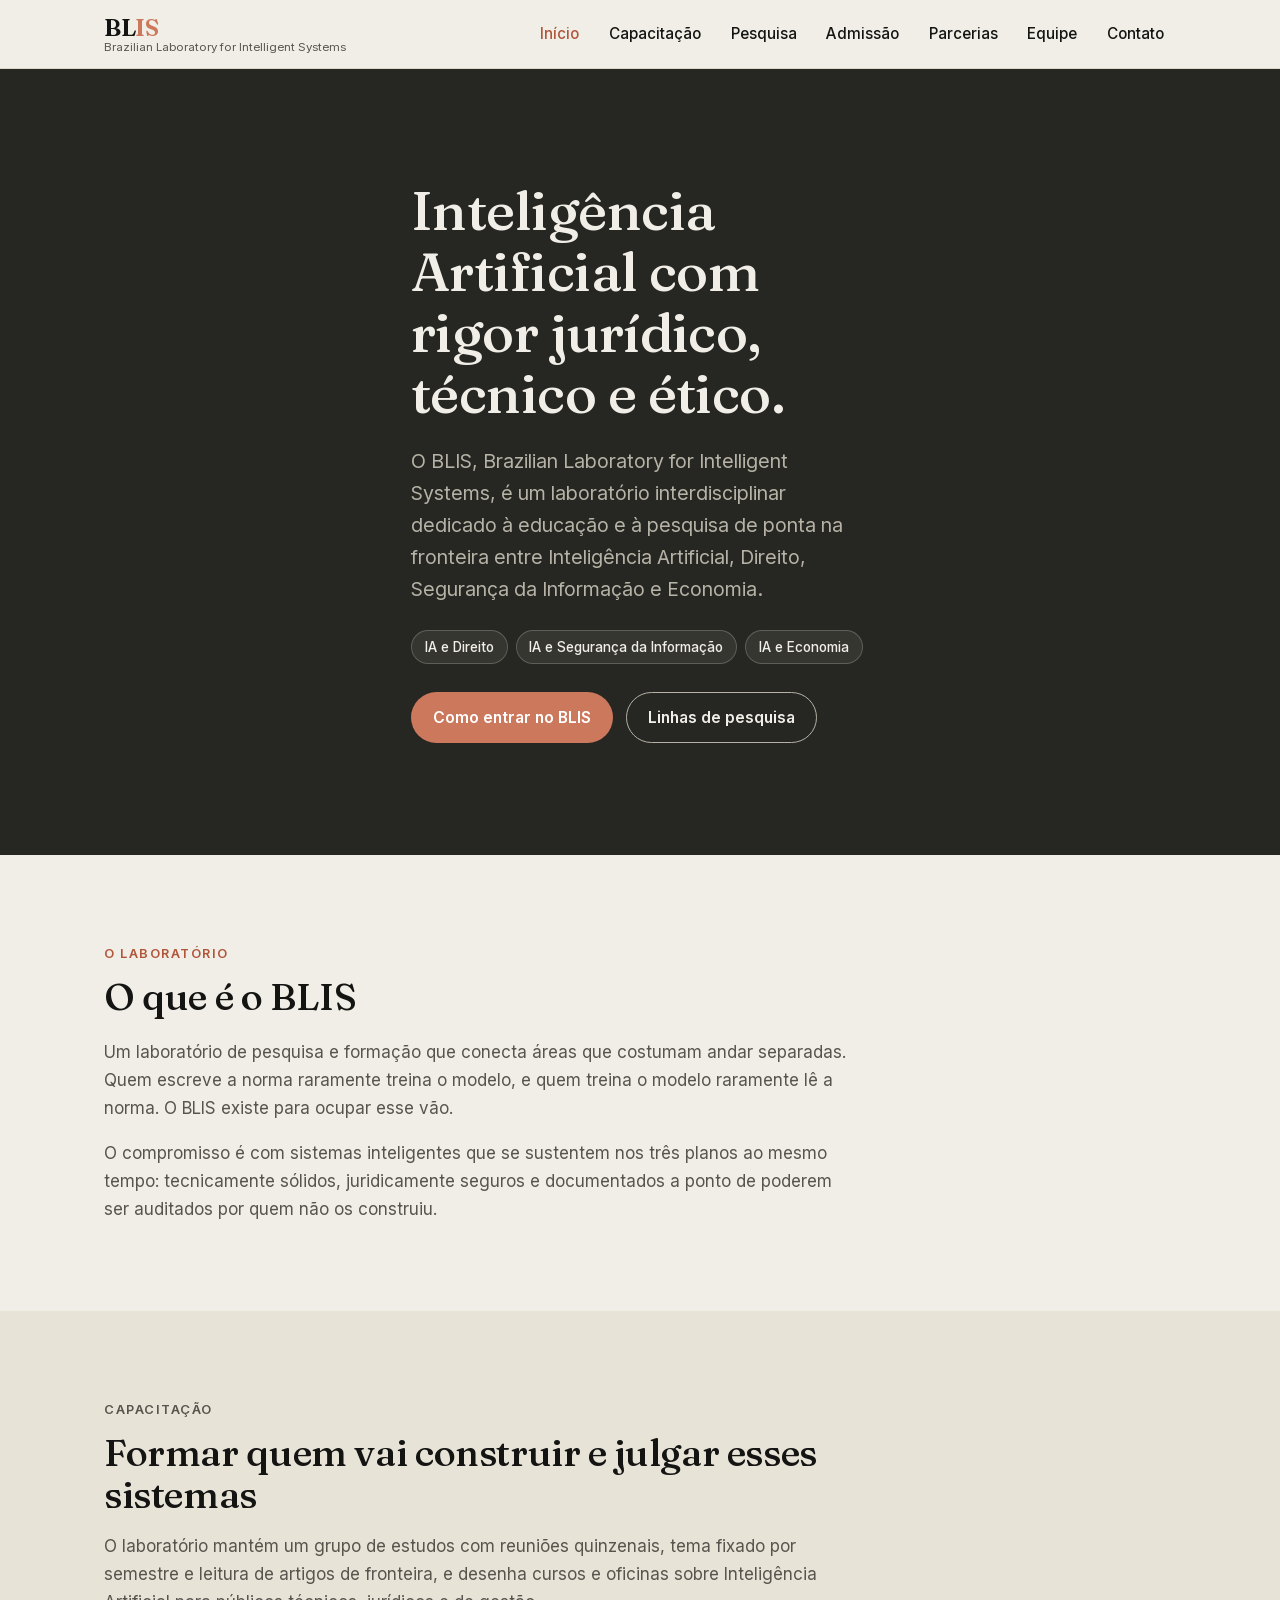
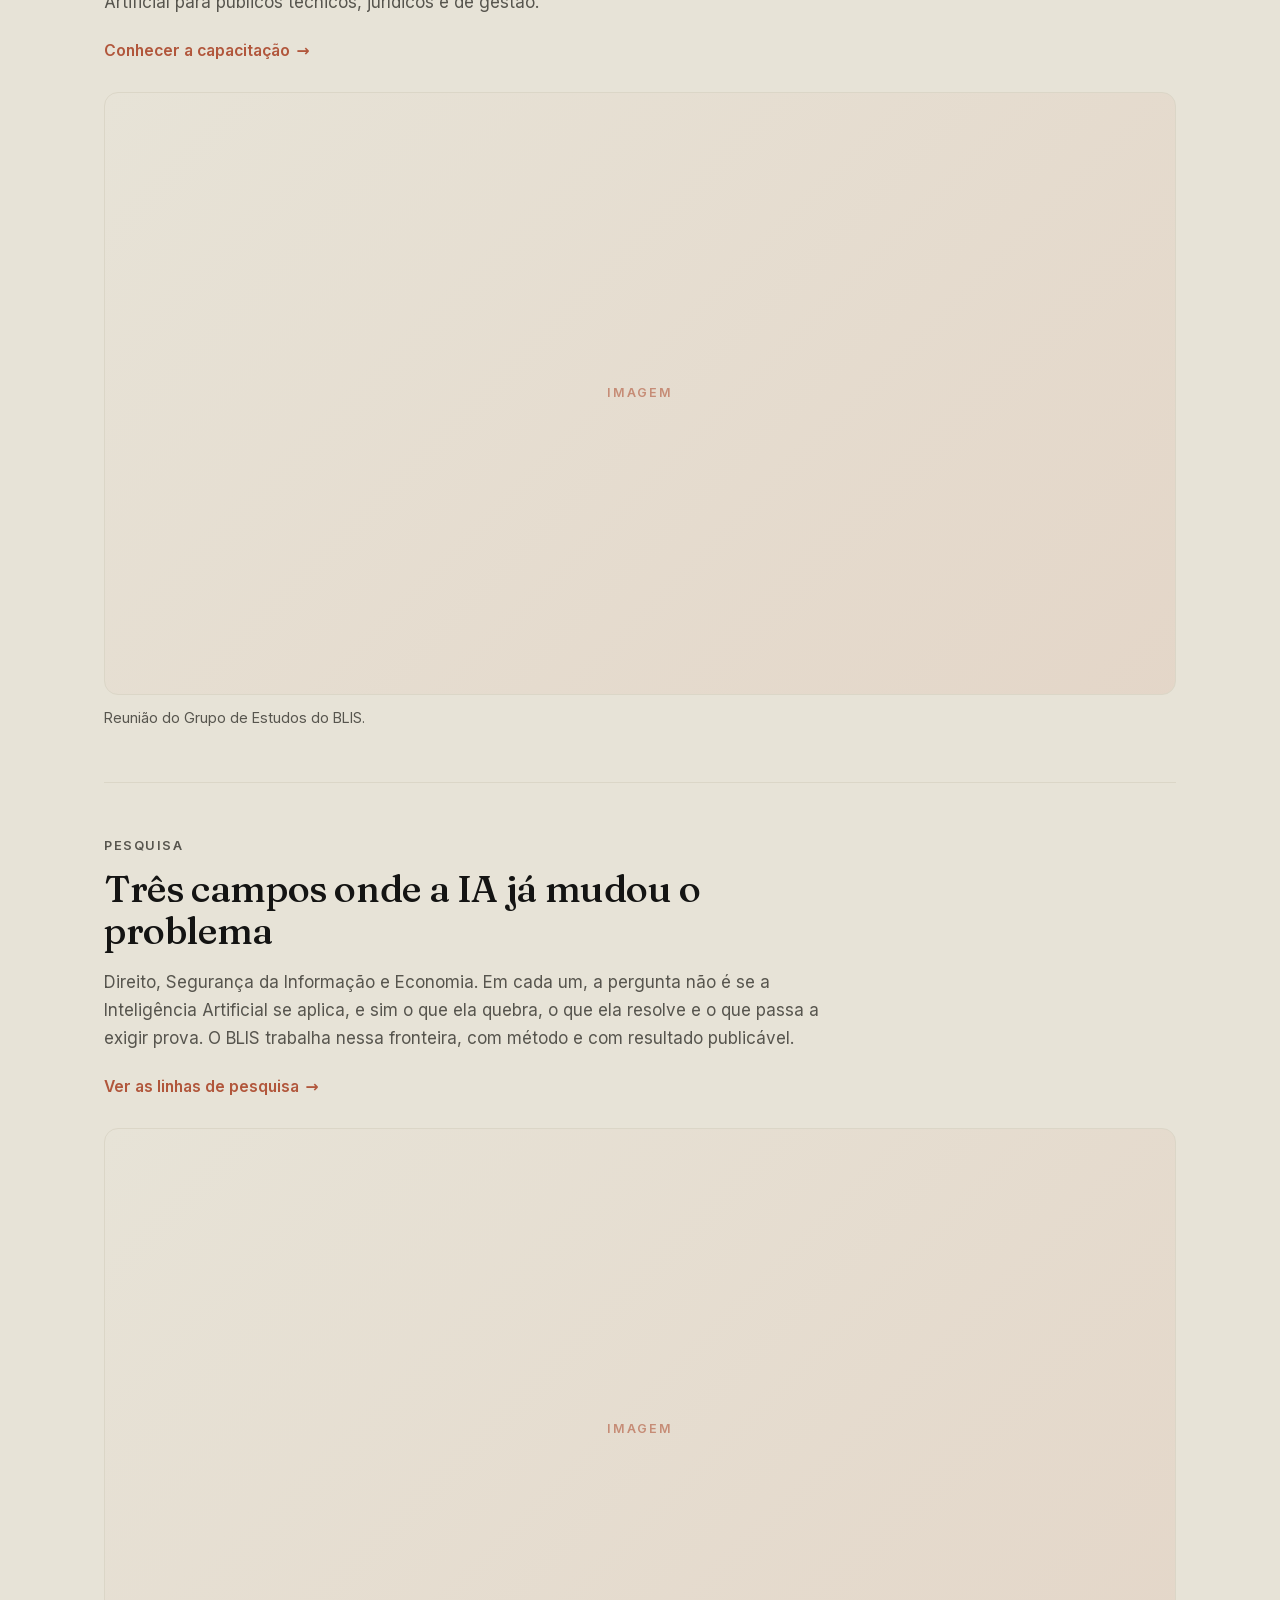
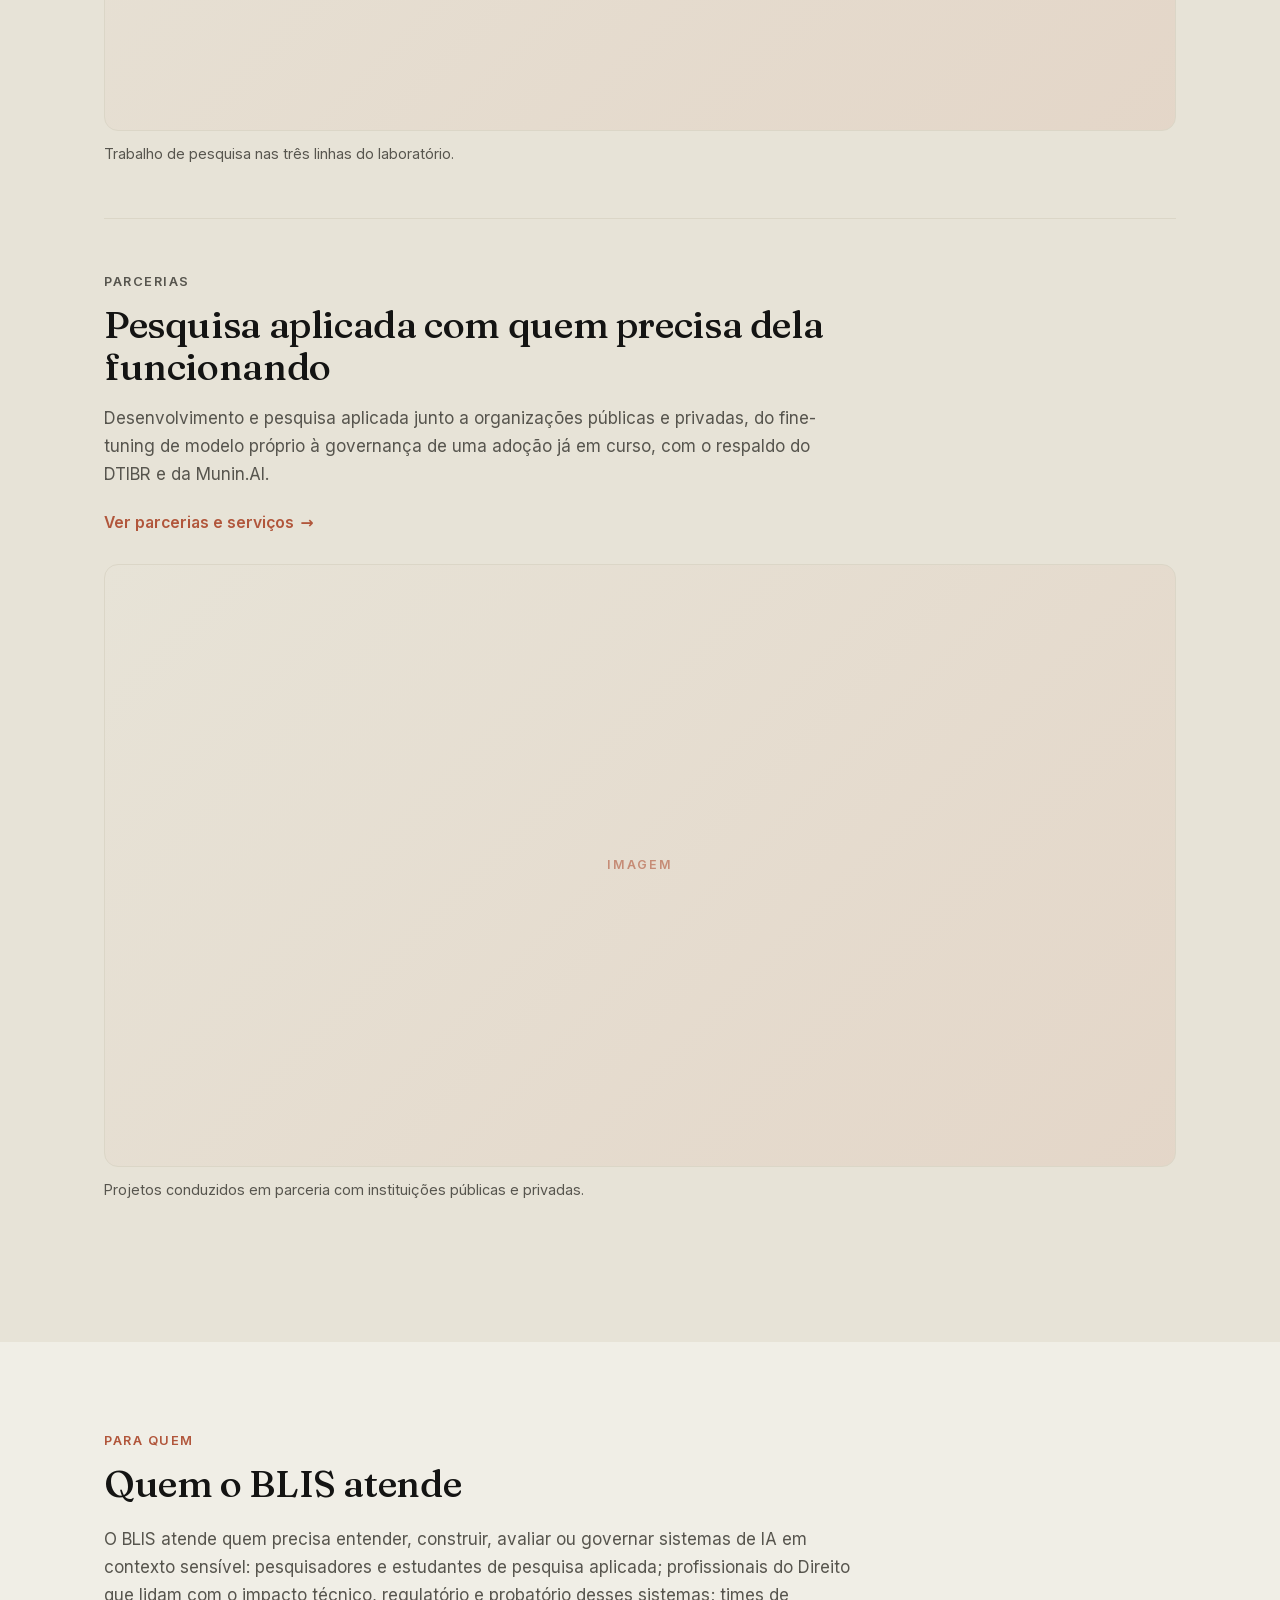
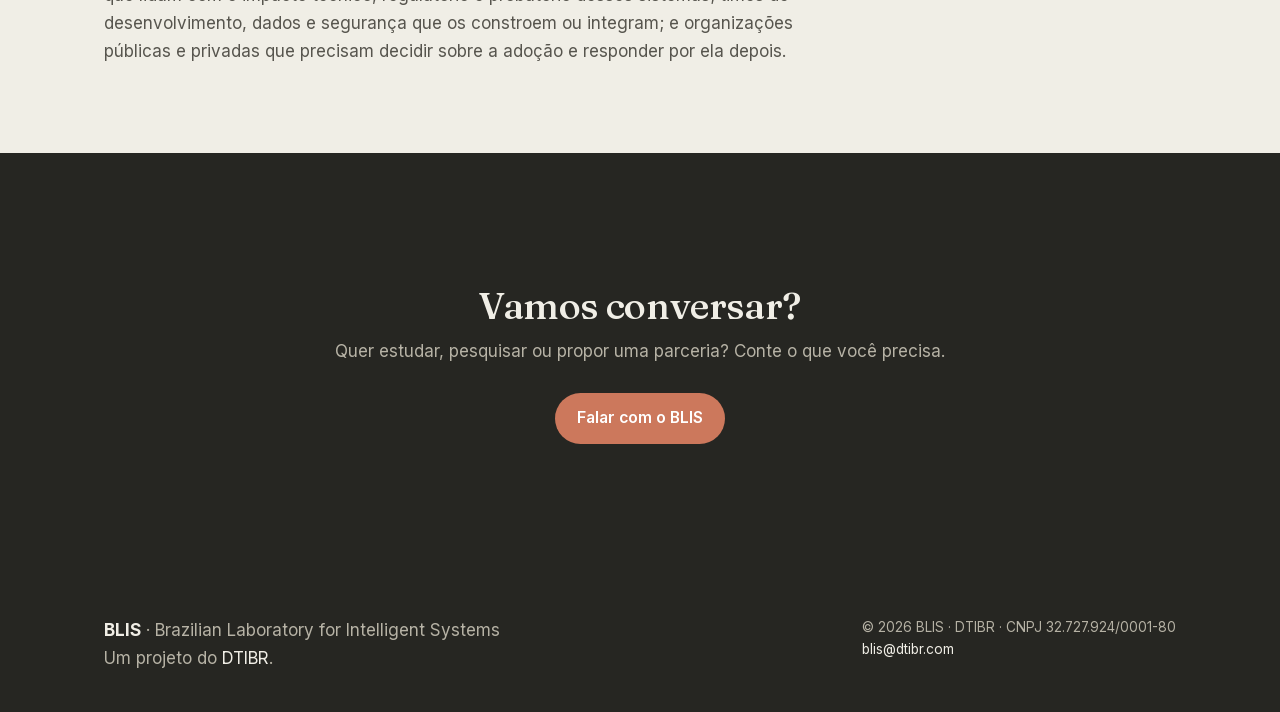
==== index.html @ 54a06c8d "Publica o site (origem 4709c11)" ====
<!DOCTYPE html><!--dVMVPkXbFzIJP3KS1wTwE--><html lang="pt-BR" class="__variable_d8ebd1 __variable_dfbb42"><head><meta charSet="utf-8"/><meta name="viewport" content="width=device-width, initial-scale=1"/><link rel="preload" href="/_next/static/media/af4bf8399d1aacdf-s.p.woff2" as="font" crossorigin="" type="font/woff2"/><link rel="preload" href="/_next/static/media/e4af272ccee01ff0-s.p.woff2" as="font" crossorigin="" type="font/woff2"/><link rel="stylesheet" href="/_next/static/css/8c8d092358b3fd3a.css" data-precedence="next"/><link rel="preload" as="script" fetchPriority="low" href="/_next/static/chunks/webpack-a8f1c39429e2d2f2.js"/><script src="/_next/static/chunks/4bd1b696-c023c6e3521b1417.js" async=""></script><script src="/_next/static/chunks/493-e9bfdf98757276c8.js" async=""></script><script src="/_next/static/chunks/main-app-e6e5c3b4a1be13d9.js" async=""></script><script src="/_next/static/chunks/619-ba102abea3e3d0e4.js" async=""></script><script src="/_next/static/chunks/app/layout-e0d198ee7846eac4.js" async=""></script><script src="/_next/static/chunks/app/page-d41753941651f31f.js" async=""></script><meta name="next-size-adjust" content=""/><title>BLIS · Brazilian Laboratory for Intelligent Systems</title><meta name="description" content="Laboratório interdisciplinar de pesquisa, formação e desenvolvimento aplicado na fronteira entre Inteligência Artificial, Direito, Segurança da Informação e Economia."/><meta name="keywords" content="laboratório de inteligência artificial,IA e Direito,IA e Cibersegurança,governança de IA,benchmarks jurídicos,dados sintéticos em cibersegurança,capacitação em IA,IA e economia,parcerias e serviços em IA"/><meta name="robots" content="index, follow"/><meta name="googlebot" content="index, follow"/><meta property="og:title" content="BLIS · Brazilian Laboratory for Intelligent Systems"/><meta property="og:description" content="Laboratório interdisciplinar de pesquisa, formação e desenvolvimento aplicado na fronteira entre Inteligência Artificial, Direito, Segurança da Informação e Economia."/><meta property="og:url" content="https://blis.org.br/"/><meta property="og:site_name" content="BLIS"/><meta property="og:locale" content="pt_BR"/><meta property="og:type" content="website"/><meta name="twitter:card" content="summary_large_image"/><meta name="twitter:title" content="BLIS · Brazilian Laboratory for Intelligent Systems"/><meta name="twitter:description" content="Laboratório interdisciplinar de pesquisa, formação e desenvolvimento aplicado na fronteira entre Inteligência Artificial, Direito, Segurança da Informação e Economia."/><script src="/_next/static/chunks/polyfills-42372ed130431b0a.js" noModule=""></script></head><body><div hidden=""><!--$--><!--/$--></div><a class="skip-link" href="#main">Pular para o conteúdo</a><header class="site-header"><div class="container site-header__inner"><a class="brand" aria-label="BLIS, início" href="/"><span class="brand__mark">BL<span>IS</span></span><span class="brand__full">Brazilian Laboratory for Intelligent Systems</span></a><button class="nav-toggle" aria-expanded="false" aria-controls="nav-menu">Menu</button><nav id="nav-menu" class="nav" data-open="false" aria-label="Navegação principal"><a class="nav__link" aria-current="page" href="/">Início</a><a class="nav__link" href="/capacitacao/">Capacitação</a><a class="nav__link" href="/pesquisa/">Pesquisa</a><a class="nav__link" href="/admissao/">Admissão</a><a class="nav__link" href="/parcerias/">Parcerias</a><a class="nav__link" href="/equipe/">Equipe</a><a class="nav__link" href="/contato/">Contato</a></nav></div></header><main id="main"><section class="section--dark hero"><div class="container hero__inner"><h1>Inteligência Artificial com rigor jurídico, técnico e ético.</h1><p class="hero__sub">O BLIS, <!-- -->Brazilian Laboratory for Intelligent Systems<!-- -->, é um laboratório interdisciplinar dedicado à educação e à pesquisa de ponta na fronteira entre Inteligência Artificial, Direito, Segurança da Informação e Economia.</p><div class="tags"><span class="tag">IA e Direito</span><span class="tag">IA e Segurança da Informação</span><span class="tag">IA e Economia</span></div><div class="btn-row"><a class="btn btn--primary" href="/admissao/">Como entrar no BLIS</a><a class="btn btn--secondary" href="/pesquisa/">Linhas de pesquisa</a></div></div></section><section class="section"><div class="container"><p class="section__eyebrow">O laboratório</p><h2>O que é o BLIS</h2><div class="feature__body"><p>Um laboratório de pesquisa e formação que conecta áreas que costumam andar separadas. Quem escreve a norma raramente treina o modelo, e quem treina o modelo raramente lê a norma. O BLIS existe para ocupar esse vão.</p><p>O compromisso é com sistemas inteligentes que se sustentem nos três planos ao mesmo tempo: tecnicamente sólidos, juridicamente seguros e documentados a ponto de poderem ser auditados por quem não os construiu.</p></div></div></section><section class="section section--alt"><div class="container"><div class="feature"><div class="feature__body"><p class="section__eyebrow">Capacitação</p><h2>Formar quem vai construir e julgar esses sistemas</h2><p>O laboratório mantém um grupo de estudos com reuniões quinzenais, tema fixado por semestre e leitura de artigos de fronteira, e desenha cursos e oficinas sobre Inteligência Artificial para públicos técnicos, jurídicos e de gestão.</p><a class="link-cta" href="/capacitacao/">Conhecer a capacitação</a></div><figure class="figure"><div class="figure__frame"><span class="figure__placeholder" aria-hidden="true">Imagem</span></div><figcaption class="figure__caption">Reunião do Grupo de Estudos do BLIS.</figcaption></figure></div><div class="feature"><div class="feature__body"><p class="section__eyebrow">Pesquisa</p><h2>Três campos onde a IA já mudou o problema</h2><p>Direito, Segurança da Informação e Economia. Em cada um, a pergunta não é se a Inteligência Artificial se aplica, e sim o que ela quebra, o que ela resolve e o que passa a exigir prova. O BLIS trabalha nessa fronteira, com método e com resultado publicável.</p><a class="link-cta" href="/pesquisa/">Ver as linhas de pesquisa</a></div><figure class="figure"><div class="figure__frame"><span class="figure__placeholder" aria-hidden="true">Imagem</span></div><figcaption class="figure__caption">Trabalho de pesquisa nas três linhas do laboratório.</figcaption></figure></div><div class="feature"><div class="feature__body"><p class="section__eyebrow">Parcerias</p><h2>Pesquisa aplicada com quem precisa dela funcionando</h2><p>Desenvolvimento e pesquisa aplicada junto a organizações públicas e privadas, do fine-tuning de modelo próprio à governança de uma adoção já em curso, com o respaldo do DTIBR e da Munin.AI.</p><a class="link-cta" href="/parcerias/">Ver parcerias e serviços</a></div><figure class="figure"><div class="figure__frame"><span class="figure__placeholder" aria-hidden="true">Imagem</span></div><figcaption class="figure__caption">Projetos conduzidos em parceria com instituições públicas e privadas.</figcaption></figure></div></div></section><section class="section"><div class="container"><p class="section__eyebrow">Para quem</p><h2>Quem o BLIS atende</h2><div class="feature__body"><p>O BLIS atende quem precisa entender, construir, avaliar ou governar sistemas de IA em contexto sensível: pesquisadores e estudantes de pesquisa aplicada; profissionais do Direito que lidam com o impacto técnico, regulatório e probatório desses sistemas; times de desenvolvimento, dados e segurança que os constroem ou integram; e organizações públicas e privadas que precisam decidir sobre a adoção e responder por ela depois.</p></div></div></section><section class="section section--dark"><div class="container"><div class="callout callout--bare"><h2>Vamos conversar?</h2><p>Quer estudar, pesquisar ou propor uma parceria? Conte o que você precisa.</p><div class="btn-row btn-row--center"><a class="btn btn--primary" href="/contato/">Falar com o BLIS</a></div></div></div></section><!--$--><!--/$--></main><footer class="site-footer"><div class="container site-footer__inner"><div><strong>BLIS</strong> · <!-- -->Brazilian Laboratory for Intelligent Systems<br/>Um projeto do<!-- --> <a href="https://www.dtibr.com/" target="_blank" rel="noopener noreferrer">DTIBR</a>.</div><div class="site-footer__meta">© <!-- -->2026<!-- --> <!-- -->BLIS<!-- --> · DTIBR · CNPJ <!-- -->32.727.924/0001-80<br/><a href="mailto:blis@dtibr.com">blis@dtibr.com</a></div></div></footer><script src="/_next/static/chunks/webpack-a8f1c39429e2d2f2.js" id="_R_" async=""></script><script>(self.__next_f=self.__next_f||[]).push([0])</script><script>self.__next_f.push([1,"1:\"$Sreact.fragment\"\n2:I[4537,[\"619\",\"static/chunks/619-ba102abea3e3d0e4.js\",\"177\",\"static/chunks/app/layout-e0d198ee7846eac4.js\"],\"Header\"]\n3:I[9766,[],\"\"]\n4:I[8924,[],\"\"]\n5:I[2619,[\"619\",\"static/chunks/619-ba102abea3e3d0e4.js\",\"974\",\"static/chunks/app/page-d41753941651f31f.js\"],\"\"]\ne:I[7150,[],\"\"]\n:HL[\"/_next/static/media/af4bf8399d1aacdf-s.p.woff2\",\"font\",{\"crossOrigin\":\"\",\"type\":\"font/woff2\"}]\n:HL[\"/_next/static/media/e4af272ccee01ff0-s.p.woff2\",\"font\",{\"crossOrigin\":\"\",\"type\":\"font/woff2\"}]\n:HL[\"/_next/static/css/8c8d092358b3fd3a.css\",\"style\"]\n"])</script><script>self.__next_f.push([1,"0:{\"P\":null,\"b\":\"dVMVPkXbFzIJP3KS1wTwE\",\"p\":\"\",\"c\":[\"\",\"\"],\"i\":false,\"f\":[[[\"\",{\"children\":[\"__PAGE__\",{}]},\"$undefined\",\"$undefined\",true],[\"\",[\"$\",\"$1\",\"c\",{\"children\":[[[\"$\",\"link\",\"0\",{\"rel\":\"stylesheet\",\"href\":\"/_next/static/css/8c8d092358b3fd3a.css\",\"precedence\":\"next\",\"crossOrigin\":\"$undefined\",\"nonce\":\"$undefined\"}]],[\"$\",\"html\",null,{\"lang\":\"pt-BR\",\"className\":\"__variable_d8ebd1 __variable_dfbb42\",\"children\":[\"$\",\"body\",null,{\"children\":[[\"$\",\"a\",null,{\"className\":\"skip-link\",\"href\":\"#main\",\"children\":\"Pular para o conteúdo\"}],[\"$\",\"$L2\",null,{}],[\"$\",\"main\",null,{\"id\":\"main\",\"children\":[\"$\",\"$L3\",null,{\"parallelRouterKey\":\"children\",\"error\":\"$undefined\",\"errorStyles\":\"$undefined\",\"errorScripts\":\"$undefined\",\"template\":[\"$\",\"$L4\",null,{}],\"templateStyles\":\"$undefined\",\"templateScripts\":\"$undefined\",\"notFound\":[[\"$\",\"section\",null,{\"className\":\"section\",\"children\":[\"$\",\"div\",null,{\"className\":\"container notfound\",\"children\":[[\"$\",\"p\",null,{\"className\":\"notfound__code\",\"children\":\"404\"}],[\"$\",\"h1\",null,{\"children\":\"Página não encontrada\"}],[\"$\",\"p\",null,{\"className\":\"section__intro\",\"style\":{\"marginInline\":\"auto\"},\"children\":\"O endereço que você tentou acessar não existe ou foi movido.\"}],[\"$\",\"div\",null,{\"className\":\"btn-row btn-row--center\",\"children\":[\"$\",\"$L5\",null,{\"className\":\"btn btn--primary\",\"href\":\"/\",\"children\":\"Voltar ao início\"}]}]]}]}],[]],\"forbidden\":\"$undefined\",\"unauthorized\":\"$undefined\"}]}],[\"$\",\"footer\",null,{\"className\":\"site-footer\",\"children\":[\"$\",\"div\",null,{\"className\":\"container site-footer__inner\",\"children\":[[\"$\",\"div\",null,{\"children\":[[\"$\",\"strong\",null,{\"children\":\"BLIS\"}],\" · \",\"Brazilian Laboratory for Intelligent Systems\",[\"$\",\"br\",null,{}],\"Um projeto do\",\" \",[\"$\",\"a\",null,{\"href\":\"https://www.dtibr.com/\",\"target\":\"_blank\",\"rel\":\"noopener noreferrer\",\"children\":\"DTIBR\"}],\".\"]}],[\"$\",\"div\",null,{\"className\":\"site-footer__meta\",\"children\":[\"© \",2026,\" \",\"BLIS\",\" · DTIBR · CNPJ \",\"32.727.924/0001-80\",[\"$\",\"br\",null,{}],[\"$\",\"a\",null,{\"href\":\"mailto:blis@dtibr.com\",\"children\":\"blis@dtibr.com\"}]]}]]}]}]]}]}]]}],{\"children\":[\"__PAGE__\",[\"$\",\"$1\",\"c\",{\"children\":[[[\"$\",\"section\",null,{\"className\":\"section--dark hero\",\"children\":[\"$\",\"div\",null,{\"className\":\"container hero__inner\",\"children\":[[\"$\",\"h1\",null,{\"children\":\"Inteligência Artificial com rigor jurídico, técnico e ético.\"}],[\"$\",\"p\",null,{\"className\":\"hero__sub\",\"children\":[\"O BLIS, \",\"Brazilian Laboratory for Intelligent Systems\",\", é um laboratório interdisciplinar dedicado à educação e à pesquisa de ponta na fronteira entre Inteligência Artificial, Direito, Segurança da Informação e Economia.\"]}],[\"$\",\"div\",null,{\"className\":\"tags\",\"children\":[[\"$\",\"span\",null,{\"className\":\"tag\",\"children\":\"IA e Direito\"}],[\"$\",\"span\",null,{\"className\":\"tag\",\"children\":\"IA e Segurança da Informação\"}],[\"$\",\"span\",null,{\"className\":\"tag\",\"children\":\"IA e Economia\"}]]}],[\"$\",\"div\",null,{\"className\":\"btn-row\",\"children\":[[\"$\",\"$L5\",null,{\"className\":\"btn btn--primary\",\"href\":\"/admissao/\",\"children\":\"Como entrar no BLIS\"}],[\"$\",\"$L5\",null,{\"className\":\"btn btn--secondary\",\"href\":\"/pesquisa/\",\"children\":\"Linhas de pesquisa\"}]]}]]}]}],[\"$\",\"section\",null,{\"className\":\"section\",\"children\":[\"$\",\"div\",null,{\"className\":\"container\",\"children\":[[\"$\",\"p\",null,{\"className\":\"section__eyebrow\",\"children\":\"O laboratório\"}],[\"$\",\"h2\",null,{\"children\":\"O que é o BLIS\"}],[\"$\",\"div\",null,{\"className\":\"feature__body\",\"children\":[[\"$\",\"p\",null,{\"children\":\"Um laboratório de pesquisa e formação que conecta áreas que costumam andar separadas. Quem escreve a norma raramente treina o modelo, e quem treina o modelo raramente lê a norma. O BLIS existe para ocupar esse vão.\"}],[\"$\",\"p\",null,{\"children\":\"O compromisso é com sistemas inteligentes que se sustentem nos três planos ao mesmo tempo: tecnicamente sólidos, juridicamente seguros e documentados a ponto de poderem ser auditados por quem não os construiu.\"}]]}]]}]}],[\"$\",\"section\",null,{\"className\":\"section section--alt\",\"children\":[\"$\",\"div\",null,{\"className\":\"container\",\"children\":[[\"$\",\"div\",\"/capacitacao/\",{\"className\":\"feature\",\"children\":[[\"$\",\"div\",null,{\"className\":\"feature__body\",\"children\":[[\"$\",\"p\",null,{\"className\":\"section__eyebrow\",\"children\":\"Capacitação\"}],[\"$\",\"h2\",null,{\"children\":\"Formar quem vai construir e julgar esses sistemas\"}],[\"$\",\"p\",null,{\"children\":\"O laboratório mantém um grupo de estudos com reuniões quinzenais, tema fixado por semestre e leitura de artigos de fronteira, e desenha cursos e oficinas sobre Inteligência Artificial para públicos técnicos, jurídicos e de gestão.\"}],\"$L6\"]}],\"$L7\"]}],\"$L8\",\"$L9\"]}]}],\"$La\",\"$Lb\"],null,\"$Lc\"]}],{},null,false]},null,false],\"$Ld\",false]],\"m\":\"$undefined\",\"G\":[\"$e\",[]],\"s\":false,\"S\":true}\n"])</script><script>self.__next_f.push([1,"f:I[4431,[],\"OutletBoundary\"]\n11:I[5278,[],\"AsyncMetadataOutlet\"]\n13:I[4431,[],\"ViewportBoundary\"]\n15:I[4431,[],\"MetadataBoundary\"]\n16:\"$Sreact.suspense\"\n6:[\"$\",\"$L5\",null,{\"className\":\"link-cta\",\"href\":\"/capacitacao/\",\"children\":\"Conhecer a capacitação\"}]\n7:[\"$\",\"figure\",null,{\"className\":\"figure\",\"children\":[[\"$\",\"div\",null,{\"className\":\"figure__frame\",\"children\":[\"$\",\"span\",null,{\"className\":\"figure__placeholder\",\"aria-hidden\":\"true\",\"children\":\"Imagem\"}]}],[\"$\",\"figcaption\",null,{\"className\":\"figure__caption\",\"children\":\"Reunião do Grupo de Estudos do BLIS.\"}]]}]\n"])</script><script>self.__next_f.push([1,"8:[\"$\",\"div\",\"/pesquisa/\",{\"className\":\"feature\",\"children\":[[\"$\",\"div\",null,{\"className\":\"feature__body\",\"children\":[[\"$\",\"p\",null,{\"className\":\"section__eyebrow\",\"children\":\"Pesquisa\"}],[\"$\",\"h2\",null,{\"children\":\"Três campos onde a IA já mudou o problema\"}],[\"$\",\"p\",null,{\"children\":\"Direito, Segurança da Informação e Economia. Em cada um, a pergunta não é se a Inteligência Artificial se aplica, e sim o que ela quebra, o que ela resolve e o que passa a exigir prova. O BLIS trabalha nessa fronteira, com método e com resultado publicável.\"}],[\"$\",\"$L5\",null,{\"className\":\"link-cta\",\"href\":\"/pesquisa/\",\"children\":\"Ver as linhas de pesquisa\"}]]}],[\"$\",\"figure\",null,{\"className\":\"figure\",\"children\":[[\"$\",\"div\",null,{\"className\":\"figure__frame\",\"children\":[\"$\",\"span\",null,{\"className\":\"figure__placeholder\",\"aria-hidden\":\"true\",\"children\":\"Imagem\"}]}],[\"$\",\"figcaption\",null,{\"className\":\"figure__caption\",\"children\":\"Trabalho de pesquisa nas três linhas do laboratório.\"}]]}]]}]\n"])</script><script>self.__next_f.push([1,"9:[\"$\",\"div\",\"/parcerias/\",{\"className\":\"feature\",\"children\":[[\"$\",\"div\",null,{\"className\":\"feature__body\",\"children\":[[\"$\",\"p\",null,{\"className\":\"section__eyebrow\",\"children\":\"Parcerias\"}],[\"$\",\"h2\",null,{\"children\":\"Pesquisa aplicada com quem precisa dela funcionando\"}],[\"$\",\"p\",null,{\"children\":\"Desenvolvimento e pesquisa aplicada junto a organizações públicas e privadas, do fine-tuning de modelo próprio à governança de uma adoção já em curso, com o respaldo do DTIBR e da Munin.AI.\"}],[\"$\",\"$L5\",null,{\"className\":\"link-cta\",\"href\":\"/parcerias/\",\"children\":\"Ver parcerias e serviços\"}]]}],[\"$\",\"figure\",null,{\"className\":\"figure\",\"children\":[[\"$\",\"div\",null,{\"className\":\"figure__frame\",\"children\":[\"$\",\"span\",null,{\"className\":\"figure__placeholder\",\"aria-hidden\":\"true\",\"children\":\"Imagem\"}]}],[\"$\",\"figcaption\",null,{\"className\":\"figure__caption\",\"children\":\"Projetos conduzidos em parceria com instituições públicas e privadas.\"}]]}]]}]\n"])</script><script>self.__next_f.push([1,"a:[\"$\",\"section\",null,{\"className\":\"section\",\"children\":[\"$\",\"div\",null,{\"className\":\"container\",\"children\":[[\"$\",\"p\",null,{\"className\":\"section__eyebrow\",\"children\":\"Para quem\"}],[\"$\",\"h2\",null,{\"children\":\"Quem o BLIS atende\"}],[\"$\",\"div\",null,{\"className\":\"feature__body\",\"children\":[\"$\",\"p\",null,{\"children\":\"O BLIS atende quem precisa entender, construir, avaliar ou governar sistemas de IA em contexto sensível: pesquisadores e estudantes de pesquisa aplicada; profissionais do Direito que lidam com o impacto técnico, regulatório e probatório desses sistemas; times de desenvolvimento, dados e segurança que os constroem ou integram; e organizações públicas e privadas que precisam decidir sobre a adoção e responder por ela depois.\"}]}]]}]}]\n"])</script><script>self.__next_f.push([1,"b:[\"$\",\"section\",null,{\"className\":\"section section--dark\",\"children\":[\"$\",\"div\",null,{\"className\":\"container\",\"children\":[\"$\",\"div\",null,{\"className\":\"callout callout--bare\",\"children\":[[\"$\",\"h2\",null,{\"children\":\"Vamos conversar?\"}],[\"$\",\"p\",null,{\"children\":\"Quer estudar, pesquisar ou propor uma parceria? Conte o que você precisa.\"}],[\"$\",\"div\",null,{\"className\":\"btn-row btn-row--center\",\"children\":[\"$\",\"$L5\",null,{\"className\":\"btn btn--primary\",\"href\":\"/contato/\",\"children\":\"Falar com o BLIS\"}]}]]}]}]}]\nc:[\"$\",\"$Lf\",null,{\"children\":[\"$L10\",[\"$\",\"$L11\",null,{\"promise\":\"$@12\"}]]}]\nd:[\"$\",\"$1\",\"h\",{\"children\":[null,[[\"$\",\"$L13\",null,{\"children\":\"$L14\"}],[\"$\",\"meta\",null,{\"name\":\"next-size-adjust\",\"content\":\"\"}]],[\"$\",\"$L15\",null,{\"children\":[\"$\",\"div\",null,{\"hidden\":true,\"children\":[\"$\",\"$16\",null,{\"fallback\":null,\"children\":\"$L17\"}]}]}]]}]\n"])</script><script>self.__next_f.push([1,"14:[[\"$\",\"meta\",\"0\",{\"charSet\":\"utf-8\"}],[\"$\",\"meta\",\"1\",{\"name\":\"viewport\",\"content\":\"width=device-width, initial-scale=1\"}]]\n10:null\n"])</script><script>self.__next_f.push([1,"12:{\"metadata\":[[\"$\",\"title\",\"0\",{\"children\":\"BLIS · Brazilian Laboratory for Intelligent Systems\"}],[\"$\",\"meta\",\"1\",{\"name\":\"description\",\"content\":\"Laboratório interdisciplinar de pesquisa, formação e desenvolvimento aplicado na fronteira entre Inteligência Artificial, Direito, Segurança da Informação e Economia.\"}],[\"$\",\"meta\",\"2\",{\"name\":\"keywords\",\"content\":\"laboratório de inteligência artificial,IA e Direito,IA e Cibersegurança,governança de IA,benchmarks jurídicos,dados sintéticos em cibersegurança,capacitação em IA,IA e economia,parcerias e serviços em IA\"}],[\"$\",\"meta\",\"3\",{\"name\":\"robots\",\"content\":\"index, follow\"}],[\"$\",\"meta\",\"4\",{\"name\":\"googlebot\",\"content\":\"index, follow\"}],[\"$\",\"meta\",\"5\",{\"property\":\"og:title\",\"content\":\"BLIS · Brazilian Laboratory for Intelligent Systems\"}],[\"$\",\"meta\",\"6\",{\"property\":\"og:description\",\"content\":\"Laboratório interdisciplinar de pesquisa, formação e desenvolvimento aplicado na fronteira entre Inteligência Artificial, Direito, Segurança da Informação e Economia.\"}],[\"$\",\"meta\",\"7\",{\"property\":\"og:url\",\"content\":\"https://blis.org.br/\"}],[\"$\",\"meta\",\"8\",{\"property\":\"og:site_name\",\"content\":\"BLIS\"}],[\"$\",\"meta\",\"9\",{\"property\":\"og:locale\",\"content\":\"pt_BR\"}],[\"$\",\"meta\",\"10\",{\"property\":\"og:type\",\"content\":\"website\"}],[\"$\",\"meta\",\"11\",{\"name\":\"twitter:card\",\"content\":\"summary_large_image\"}],[\"$\",\"meta\",\"12\",{\"name\":\"twitter:title\",\"content\":\"BLIS · Brazilian Laboratory for Intelligent Systems\"}],[\"$\",\"meta\",\"13\",{\"name\":\"twitter:description\",\"content\":\"Laboratório interdisciplinar de pesquisa, formação e desenvolvimento aplicado na fronteira entre Inteligência Artificial, Direito, Segurança da Informação e Economia.\"}]],\"error\":null,\"digest\":\"$undefined\"}\n"])</script><script>self.__next_f.push([1,"17:\"$12:metadata\"\n"])</script></body></html>
---- _next/static/css/8c8d092358b3fd3a.css ----
@font-face{font-family:Inter;font-style:normal;font-weight:100 900;font-display:swap;src:url(/_next/static/media/ba9851c3c22cd980-s.woff2) format("woff2");unicode-range:u+0460-052f,u+1c80-1c8a,u+20b4,u+2de0-2dff,u+a640-a69f,u+fe2e-fe2f}@font-face{font-family:Inter;font-style:normal;font-weight:100 900;font-display:swap;src:url(/_next/static/media/21350d82a1f187e9-s.woff2) format("woff2");unicode-range:u+0301,u+0400-045f,u+0490-0491,u+04b0-04b1,u+2116}@font-face{font-family:Inter;font-style:normal;font-weight:100 900;font-display:swap;src:url(/_next/static/media/c5fe6dc8356a8c31-s.woff2) format("woff2");unicode-range:u+1f??}@font-face{font-family:Inter;font-style:normal;font-weight:100 900;font-display:swap;src:url(/_next/static/media/19cfc7226ec3afaa-s.woff2) format("woff2");unicode-range:u+0370-0377,u+037a-037f,u+0384-038a,u+038c,u+038e-03a1,u+03a3-03ff}@font-face{font-family:Inter;font-style:normal;font-weight:100 900;font-display:swap;src:url(/_next/static/media/df0a9ae256c0569c-s.woff2) format("woff2");unicode-range:u+0102-0103,u+0110-0111,u+0128-0129,u+0168-0169,u+01a0-01a1,u+01af-01b0,u+0300-0301,u+0303-0304,u+0308-0309,u+0323,u+0329,u+1ea0-1ef9,u+20ab}@font-face{font-family:Inter;font-style:normal;font-weight:100 900;font-display:swap;src:url(/_next/static/media/8e9860b6e62d6359-s.woff2) format("woff2");unicode-range:u+0100-02ba,u+02bd-02c5,u+02c7-02cc,u+02ce-02d7,u+02dd-02ff,u+0304,u+0308,u+0329,u+1d00-1dbf,u+1e00-1e9f,u+1ef2-1eff,u+2020,u+20a0-20ab,u+20ad-20c4,u+2113,u+2c60-2c7f,u+a720-a7ff}@font-face{font-family:Inter;font-style:normal;font-weight:100 900;font-display:swap;src:url(/_next/static/media/e4af272ccee01ff0-s.p.woff2) format("woff2");unicode-range:u+00??,u+0131,u+0152-0153,u+02bb-02bc,u+02c6,u+02da,u+02dc,u+0304,u+0308,u+0329,u+2000-206f,u+20ac,u+2122,u+2191,u+2193,u+2212,u+2215,u+feff,u+fffd}@font-face{font-family:Inter Fallback;src:local("Arial");ascent-override:90.44%;descent-override:22.52%;line-gap-override:0.00%;size-adjust:107.12%}.__className_d8ebd1{font-family:Inter,Inter Fallback;font-style:normal}.__variable_d8ebd1{--font-inter:"Inter","Inter Fallback"}@font-face{font-family:Fraunces;font-style:normal;font-weight:400;font-display:swap;src:url(/_next/static/media/fb526027db1fc1ae-s.woff2) format("woff2");unicode-range:u+0102-0103,u+0110-0111,u+0128-0129,u+0168-0169,u+01a0-01a1,u+01af-01b0,u+0300-0301,u+0303-0304,u+0308-0309,u+0323,u+0329,u+1ea0-1ef9,u+20ab}@font-face{font-family:Fraunces;font-style:normal;font-weight:400;font-display:swap;src:url(/_next/static/media/4da3161b738b07dd-s.woff2) format("woff2");unicode-range:u+0100-02ba,u+02bd-02c5,u+02c7-02cc,u+02ce-02d7,u+02dd-02ff,u+0304,u+0308,u+0329,u+1d00-1dbf,u+1e00-1e9f,u+1ef2-1eff,u+2020,u+20a0-20ab,u+20ad-20c4,u+2113,u+2c60-2c7f,u+a720-a7ff}@font-face{font-family:Fraunces;font-style:normal;font-weight:400;font-display:swap;src:url(/_next/static/media/af4bf8399d1aacdf-s.p.woff2) format("woff2");unicode-range:u+00??,u+0131,u+0152-0153,u+02bb-02bc,u+02c6,u+02da,u+02dc,u+0304,u+0308,u+0329,u+2000-206f,u+20ac,u+2122,u+2191,u+2193,u+2212,u+2215,u+feff,u+fffd}@font-face{font-family:Fraunces;font-style:normal;font-weight:500;font-display:swap;src:url(/_next/static/media/fb526027db1fc1ae-s.woff2) format("woff2");unicode-range:u+0102-0103,u+0110-0111,u+0128-0129,u+0168-0169,u+01a0-01a1,u+01af-01b0,u+0300-0301,u+0303-0304,u+0308-0309,u+0323,u+0329,u+1ea0-1ef9,u+20ab}@font-face{font-family:Fraunces;font-style:normal;font-weight:500;font-display:swap;src:url(/_next/static/media/4da3161b738b07dd-s.woff2) format("woff2");unicode-range:u+0100-02ba,u+02bd-02c5,u+02c7-02cc,u+02ce-02d7,u+02dd-02ff,u+0304,u+0308,u+0329,u+1d00-1dbf,u+1e00-1e9f,u+1ef2-1eff,u+2020,u+20a0-20ab,u+20ad-20c4,u+2113,u+2c60-2c7f,u+a720-a7ff}@font-face{font-family:Fraunces;font-style:normal;font-weight:500;font-display:swap;src:url(/_next/static/media/af4bf8399d1aacdf-s.p.woff2) format("woff2");unicode-range:u+00??,u+0131,u+0152-0153,u+02bb-02bc,u+02c6,u+02da,u+02dc,u+0304,u+0308,u+0329,u+2000-206f,u+20ac,u+2122,u+2191,u+2193,u+2212,u+2215,u+feff,u+fffd}@font-face{font-family:Fraunces;font-style:normal;font-weight:600;font-display:swap;src:url(/_next/static/media/fb526027db1fc1ae-s.woff2) format("woff2");unicode-range:u+0102-0103,u+0110-0111,u+0128-0129,u+0168-0169,u+01a0-01a1,u+01af-01b0,u+0300-0301,u+0303-0304,u+0308-0309,u+0323,u+0329,u+1ea0-1ef9,u+20ab}@font-face{font-family:Fraunces;font-style:normal;font-weight:600;font-display:swap;src:url(/_next/static/media/4da3161b738b07dd-s.woff2) format("woff2");unicode-range:u+0100-02ba,u+02bd-02c5,u+02c7-02cc,u+02ce-02d7,u+02dd-02ff,u+0304,u+0308,u+0329,u+1d00-1dbf,u+1e00-1e9f,u+1ef2-1eff,u+2020,u+20a0-20ab,u+20ad-20c4,u+2113,u+2c60-2c7f,u+a720-a7ff}@font-face{font-family:Fraunces;font-style:normal;font-weight:600;font-display:swap;src:url(/_next/static/media/af4bf8399d1aacdf-s.p.woff2) format("woff2");unicode-range:u+00??,u+0131,u+0152-0153,u+02bb-02bc,u+02c6,u+02da,u+02dc,u+0304,u+0308,u+0329,u+2000-206f,u+20ac,u+2122,u+2191,u+2193,u+2212,u+2215,u+feff,u+fffd}@font-face{font-family:Fraunces Fallback;src:local("Times New Roman");ascent-override:84.71%;descent-override:22.09%;line-gap-override:0.00%;size-adjust:115.45%}.__className_dfbb42{font-family:Fraunces,Fraunces Fallback;font-style:normal}.__variable_dfbb42{--font-fraunces:"Fraunces","Fraunces Fallback"}:root{--bg:#f0eee6;--bg-alt:#e7e3d7;--surface:#fbfaf6;--ink:#141413;--ink-soft:#57554e;--accent:#cc785c;--accent-strong:#b1563b;--border:#dbd6c7;--dark:#262622;--dark-ink:#f0eee6;--dark-soft:#b6b2a5;--focus:#cc785c;--font-sans:var(--font-inter),system-ui,-apple-system,"Segoe UI",Roboto,sans-serif;--font-serif:var(--font-fraunces),Georgia,"Times New Roman",serif;--maxw:1120px;--gutter:24px;--radius:14px;--radius-sm:10px}*{box-sizing:border-box}html{scroll-behavior:smooth}body{background:var(--bg);font-family:var(--font-sans);font-size:17px;line-height:1.65;-webkit-font-smoothing:antialiased;text-rendering:optimizeLegibility}body,h1,h2,h3{margin:0;color:var(--ink)}h1,h2,h3{font-family:var(--font-serif);font-weight:500;line-height:1.12;letter-spacing:-.01em}h1{font-size:clamp(2.1rem,4.6vw,3.4rem)}h2{font-size:clamp(1.7rem,3vw,2.35rem)}h3{font-size:1.28rem;letter-spacing:-.005em}p{margin:0 0 1rem}p:last-child{margin-bottom:0}a{color:var(--accent-strong);text-decoration:none}a:hover{text-decoration:underline}:focus-visible{outline:3px solid var(--focus);outline-offset:2px;border-radius:3px}.container{width:100%;max-width:var(--maxw);margin-inline:auto;padding-inline:var(--gutter)}.section{padding-block:clamp(3rem,7vw,5.5rem)}[id]{scroll-margin-top:88px}.feature{padding-block:clamp(2.25rem,5vw,3.25rem);border-top:1px solid var(--border)}.feature:first-child{border-top:none;padding-top:0}.feature__head{display:flex;align-items:center;gap:.85rem;margin-bottom:.9rem}.feature__head .card__icon{margin-bottom:0;flex:none}.feature__body{max-width:68ch}.feature__body p{color:var(--ink-soft)}.feature__body h2+p,.feature__body h3+p{margin-top:1rem}h2+.feature__body,h3+.feature__body{margin-top:1.25rem}.feature__body .link-cta{margin-top:.35rem}.section--dark .feature__body p{color:var(--dark-soft)}.section--dark .feature{border-top-color:color-mix(in srgb,var(--dark-ink) 18%,transparent)}.figure{margin:1.75rem 0 0}.figure__frame{width:100%;aspect-ratio:16/9;border-radius:var(--radius);border:1px solid var(--border);background:linear-gradient(135deg,var(--bg-alt),color-mix(in srgb,var(--accent) 12%,var(--bg-alt)));overflow:hidden;display:grid;place-items:center}.figure__frame img{width:100%;height:100%;object-fit:cover;display:block}.figure__placeholder{font-family:var(--font-sans);font-size:.78rem;font-weight:600;letter-spacing:.14em;text-transform:uppercase;color:color-mix(in srgb,var(--accent-strong) 60%,transparent)}.figure__caption{margin-top:.7rem;font-size:.9rem;color:var(--ink-soft);max-width:68ch}.section--dark .figure__caption{color:var(--dark-soft)}.link-cta{display:inline-flex;align-items:center;gap:.4rem;font-weight:600;font-size:.98rem;color:var(--accent-strong)}.link-cta:after{content:"→";transition:transform .15s ease}.link-cta:hover:after{transform:translateX(3px)}.section--dark .link-cta{color:var(--accent)}.section--alt{background:var(--bg-alt)}.section--dark{background:var(--dark)}.section--dark,.section--dark h1,.section--dark h2,.section--dark h3{color:var(--dark-ink)}.section__eyebrow{font-family:var(--font-sans);font-size:.8rem;font-weight:600;letter-spacing:.12em;text-transform:uppercase;color:var(--accent-strong);margin:0 0 .75rem}.section--dark .section__eyebrow{color:var(--accent)}.section__intro{font-size:1.15rem;color:var(--ink-soft);max-width:62ch;margin-top:1rem}.section--dark .section__intro{color:var(--dark-soft)}.skip-link{position:absolute;left:-999px;top:0;background:var(--ink);color:var(--bg);padding:10px 16px;border-radius:0 0 8px 0;z-index:100}.skip-link:focus{left:0;text-decoration:none}.site-header{position:-webkit-sticky;position:sticky;top:0;z-index:50;background:color-mix(in srgb,var(--bg) 88%,transparent);-webkit-backdrop-filter:saturate(140%) blur(8px);backdrop-filter:saturate(140%) blur(8px);border-bottom:1px solid var(--border)}.site-header__inner{display:flex;align-items:center;justify-content:space-between;gap:1rem;min-height:68px}.brand{display:flex;flex-direction:column;line-height:1.05}.brand__mark{font-family:var(--font-serif);font-weight:600;font-size:1.5rem;letter-spacing:-.02em;color:var(--ink)}.brand__mark span{color:var(--accent)}.brand__full{font-size:.72rem;color:var(--ink-soft)}.brand:hover{text-decoration:none}.nav{display:flex;align-items:center;gap:.35rem}.nav a{color:var(--ink);font-size:.95rem;font-weight:500;padding:.5rem .75rem;border-radius:8px}.nav a:hover{background:var(--bg-alt);text-decoration:none}.nav a[aria-current=page]{color:var(--accent-strong)}.nav-toggle{display:none;background:none;border:1px solid var(--border);border-radius:8px;padding:.4rem .6rem;font-size:.9rem;color:var(--ink);cursor:pointer}.btn{display:inline-flex;align-items:center;gap:.5rem;font-family:var(--font-sans);font-weight:600;font-size:.98rem;padding:.72rem 1.3rem;border-radius:999px;border:1px solid transparent;cursor:pointer;transition:transform .05s ease,background .15s ease,border-color .15s ease}.btn:hover{text-decoration:none}.btn:active{transform:translateY(1px)}.btn--primary{background:var(--accent);color:#fff}.btn--primary:hover{background:var(--accent-strong)}.btn--secondary{background:transparent;color:var(--ink);border-color:var(--ink)}.btn--secondary:hover{background:var(--ink);color:var(--bg)}.section--dark .btn--secondary{color:var(--dark-ink);border-color:var(--dark-soft)}.section--dark .btn--secondary:hover{background:var(--dark-ink);color:var(--dark)}.btn-row{display:flex;flex-wrap:wrap;gap:.85rem;margin-top:1.75rem}.btn-row--center{justify-content:center}.hero{padding-block:clamp(3.5rem,9vw,7rem)}.hero__inner{max-width:46ch}.hero h1{margin-bottom:1.25rem}.hero__sub{font-size:1.22rem;color:var(--ink-soft);max-width:54ch}.section--dark .hero__sub{color:var(--dark-soft)}.tags{display:flex;flex-wrap:wrap;gap:.5rem;margin-top:1.5rem}.tag{font-size:.85rem;font-weight:500;padding:.32rem .8rem;border-radius:999px;border:1px solid var(--border);background:var(--surface);color:var(--ink-soft)}.section--dark .tag{background:color-mix(in srgb,var(--dark-ink) 8%,transparent);border-color:color-mix(in srgb,var(--dark-ink) 22%,transparent);color:var(--dark-ink)}.grid{display:grid;grid-gap:1.25rem;gap:1.25rem;margin-top:2.25rem}.grid--2{grid-template-columns:repeat(2,1fr)}.grid--3{grid-template-columns:repeat(3,1fr)}.grid--4{grid-template-columns:repeat(4,1fr)}.card{background:var(--surface);border:1px solid var(--border);border-radius:var(--radius);padding:1.6rem}.card h3{margin-bottom:.55rem}.card p{color:var(--ink-soft);font-size:.98rem}.card__icon{width:44px;height:44px;display:grid;place-items:center;border-radius:10px;background:color-mix(in srgb,var(--accent) 16%,var(--surface));color:var(--accent-strong);margin-bottom:1rem}.card__icon svg{width:22px;height:22px}.badge{display:inline-block;font-size:.75rem;font-weight:600;letter-spacing:.02em;padding:.2rem .6rem;border-radius:999px;background:color-mix(in srgb,var(--accent) 18%,var(--surface));color:var(--accent-strong);margin-bottom:.6rem}.check-list{list-style:none;padding:0;margin:1.25rem 0 0;display:grid;grid-gap:.7rem;gap:.7rem}.check-list li{position:relative;padding-left:1.9rem;color:var(--ink-soft)}.check-list li:before{content:"";position:absolute;left:0;top:.5em;width:12px;height:7px;border-left:2px solid var(--accent);border-bottom:2px solid var(--accent);transform:rotate(-45deg)}.chips{display:flex;flex-wrap:wrap;gap:.6rem;margin-top:1.75rem}.chip{padding:.55rem 1rem;border-radius:999px;border:1px solid var(--border);background:var(--surface);font-weight:500;font-size:.95rem}.person{text-align:left}.person__photo{width:100%;aspect-ratio:1/1;border-radius:var(--radius-sm);background:linear-gradient(135deg,var(--bg-alt),color-mix(in srgb,var(--accent) 12%,var(--bg-alt)));display:grid;place-items:center;margin-bottom:1rem;overflow:hidden;border:1px solid var(--border)}.person__photo img{width:100%;height:100%;object-fit:cover}.person__initials{font-family:var(--font-serif);font-size:2rem;color:var(--accent-strong)}.person__name{margin-bottom:.2rem}.person__role{color:var(--accent-strong);font-weight:600;font-size:.9rem;margin-bottom:.5rem}.person__nuclei{display:flex;flex-wrap:wrap;gap:.35rem;margin-bottom:.75rem}.person__nucleus{font-size:.72rem;padding:.15rem .5rem;border-radius:6px;background:var(--bg-alt);color:var(--ink-soft)}.person__bio{font-size:.92rem;color:var(--ink-soft)}.person__bio--stub{font-style:italic;color:color-mix(in srgb,var(--ink-soft) 75%,transparent)}.person__links{margin-top:.5rem;display:flex;gap:.75rem;font-size:.85rem;font-weight:500}.callout{background:var(--surface);border:1px solid var(--border);border-radius:var(--radius);padding:clamp(1.75rem,4vw,2.75rem);text-align:center}.callout p{color:var(--ink-soft);margin-top:.6rem}.callout--bare{background:transparent;border:none}.callout--left{text-align:left}.section--dark .callout p{color:var(--dark-soft)}.semester{background:var(--surface);border:1px solid var(--border);border-radius:var(--radius);margin-top:1rem}.semester>summary{cursor:pointer;list-style:none;padding:1.15rem 1.5rem;display:flex;align-items:baseline;gap:.85rem;flex-wrap:wrap;font-family:var(--font-serif);font-size:1.28rem;border-radius:var(--radius)}.semester>summary::-webkit-details-marker{display:none}.semester>summary:after{content:"+";margin-left:auto;font-family:var(--font-sans);font-size:1.35rem;line-height:1;color:var(--accent-strong)}.semester[open]>summary:after{content:"–"}.semester>summary:hover{background:var(--bg-alt)}.semester__topic{font-family:var(--font-sans);font-size:.8rem;font-weight:600;letter-spacing:.1em;text-transform:uppercase;color:var(--accent-strong)}.semester__body{padding:0 1.5rem 1.5rem}.semester__base{font-size:.92rem;color:var(--ink-soft);margin-bottom:1.25rem;padding-bottom:1.25rem;border-bottom:1px solid var(--border)}.meeting{padding-block:1.15rem;border-top:1px solid var(--border)}.meeting:first-of-type{border-top:none;padding-top:0}.meeting__head{display:flex;align-items:baseline;gap:.65rem;flex-wrap:wrap}.meeting__n{font-size:1.05rem;color:var(--accent-strong)}.meeting__n,.meeting__theme{font-family:var(--font-serif)}.meeting__theme{font-size:1.12rem;margin:0}.meeting__date{font-size:.82rem;color:var(--ink-soft)}.meeting__note{margin-top:.6rem;font-size:.92rem;color:var(--ink-soft)}.paper-list{list-style:none;padding:0;margin:.8rem 0 0;display:grid;grid-gap:.5rem;gap:.5rem}.paper-list li{position:relative;padding-left:1.15rem;font-size:.92rem;color:var(--ink-soft)}.paper-list li:before{content:"";position:absolute;left:0;top:.62em;width:6px;height:6px;border-radius:50%;background:var(--border)}.paper-list li.paper--required:before{background:var(--accent)}.paper__title{color:var(--ink)}.paper__flag{font-size:.7rem;font-weight:600;letter-spacing:.08em;text-transform:uppercase;color:var(--accent-strong);margin-left:.4rem}.contact-grid{display:grid;grid-template-columns:1fr 1fr;grid-gap:2rem;gap:2rem;margin-top:2.25rem}.contact-info dt{font-weight:600;margin-top:1rem}.contact-info dd{margin:.15rem 0 0;color:var(--ink-soft)}.brands{display:grid;grid-template-columns:1fr 1fr;grid-gap:1.25rem;gap:1.25rem;margin-top:2.25rem}.site-footer{background:var(--dark);color:var(--dark-soft);padding-block:2.5rem}.site-footer a{color:var(--dark-ink)}.site-footer__inner{display:flex;flex-wrap:wrap;justify-content:space-between;gap:1.5rem}.site-footer strong{color:var(--dark-ink)}.site-footer__meta{font-size:.85rem}.notfound{text-align:center;padding-block:clamp(4rem,12vw,8rem)}.notfound__code{font-family:var(--font-serif);font-size:clamp(4rem,14vw,7rem);color:var(--accent);line-height:1}@media (max-width:900px){.nav{display:none;position:absolute;top:68px;left:0;right:0;flex-direction:column;align-items:stretch;gap:0;background:var(--bg);border-bottom:1px solid var(--border);padding:.5rem var(--gutter) 1rem}.nav[data-open=true]{display:flex}.nav a{padding:.75rem .5rem;border-radius:6px}.nav-toggle{display:inline-flex}}@media (max-width:860px){.grid--3,.grid--4{grid-template-columns:repeat(2,1fr)}}@media (max-width:680px){body{font-size:16px}.brands,.contact-grid,.grid--2,.grid--3,.grid--4{grid-template-columns:1fr}.semester>summary{padding:1rem 1.15rem;font-size:1.15rem}.semester__body{padding:0 1.15rem 1.15rem}}@media (prefers-reduced-motion:reduce){*{scroll-behavior:auto!important;transition:none!important}}
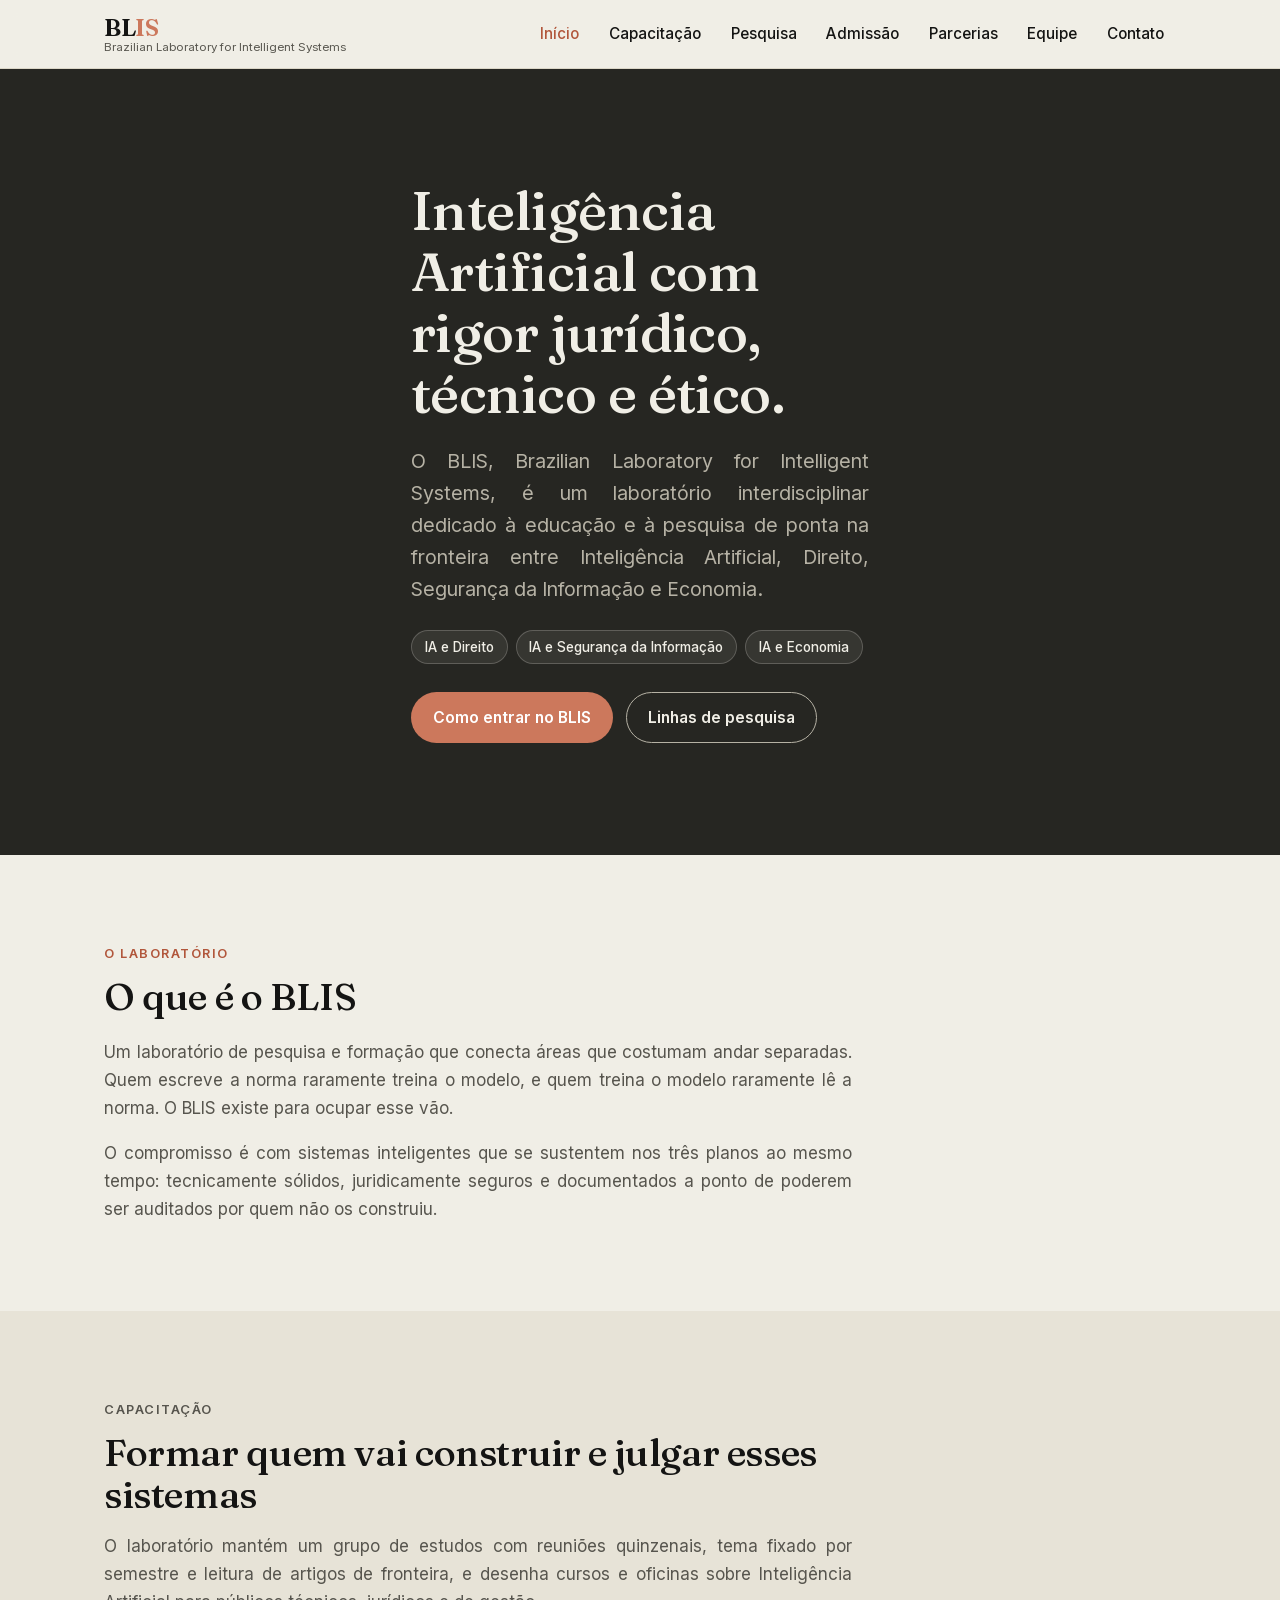
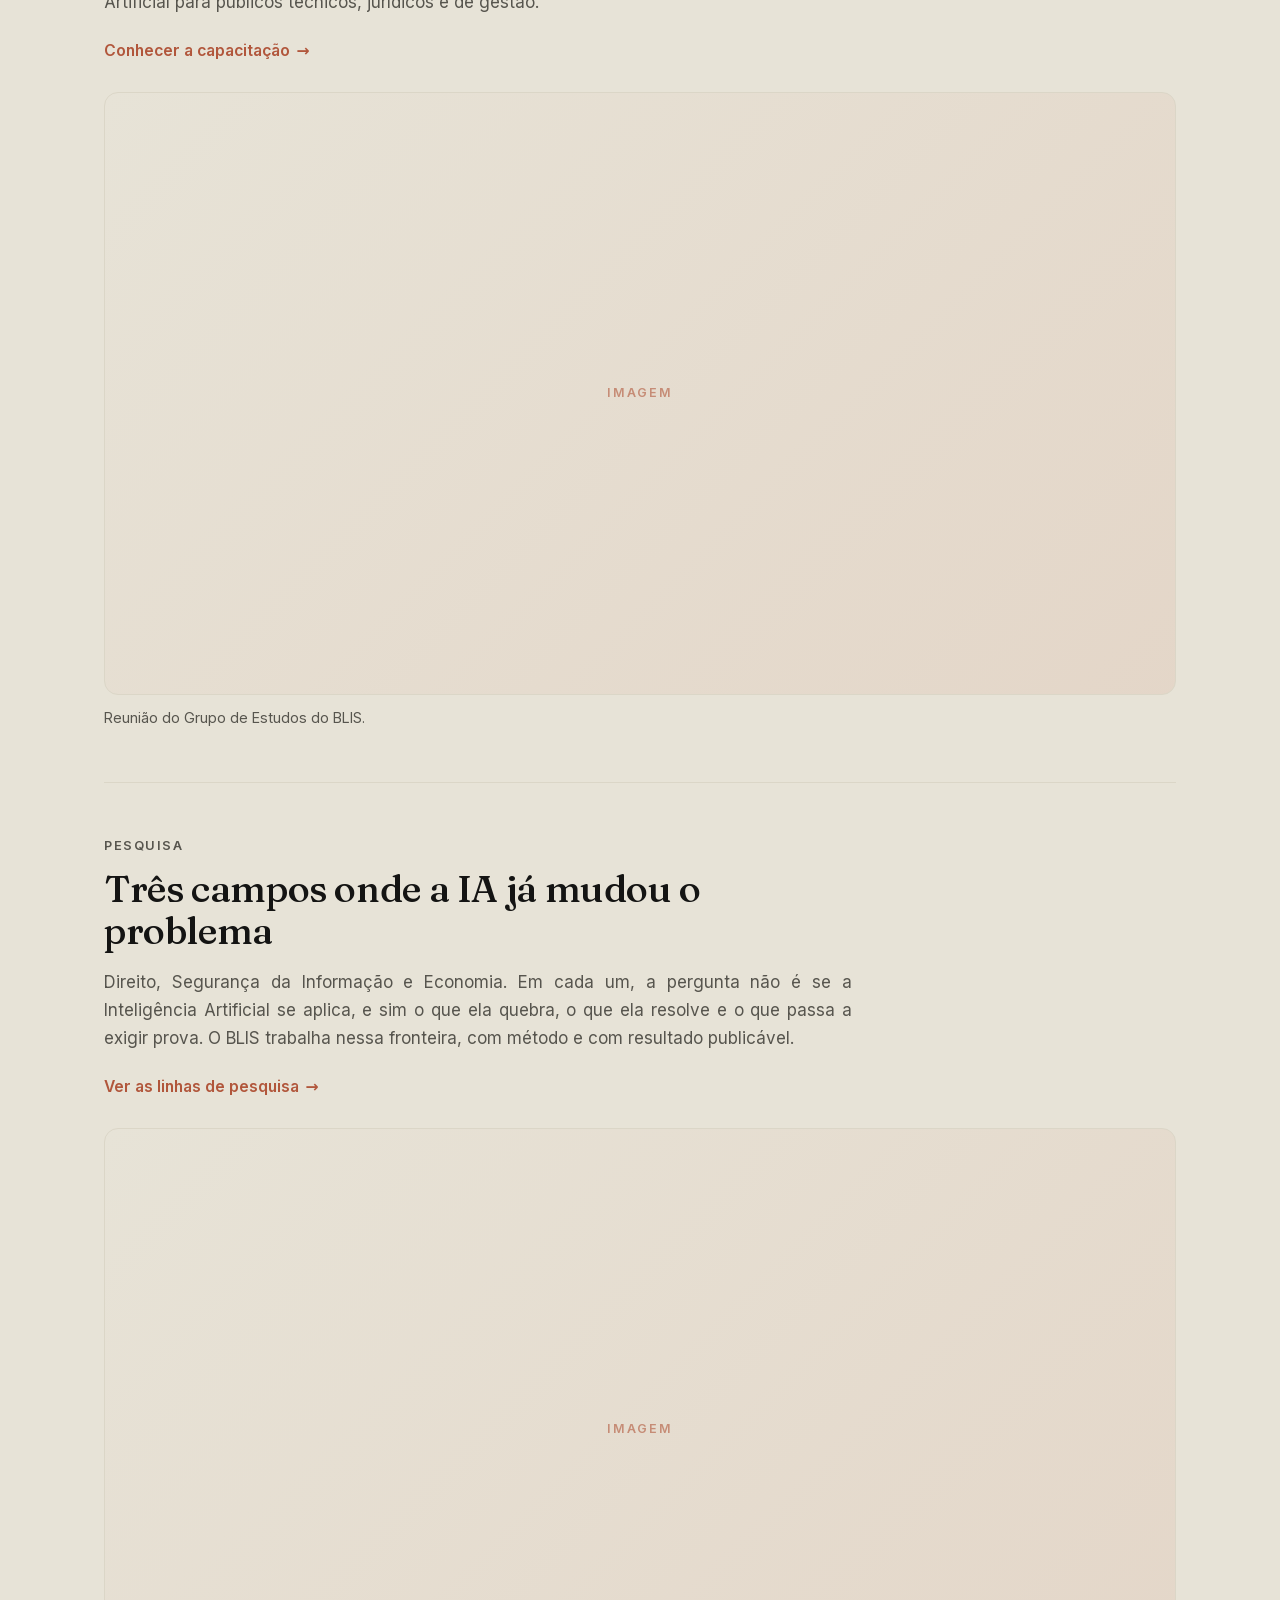
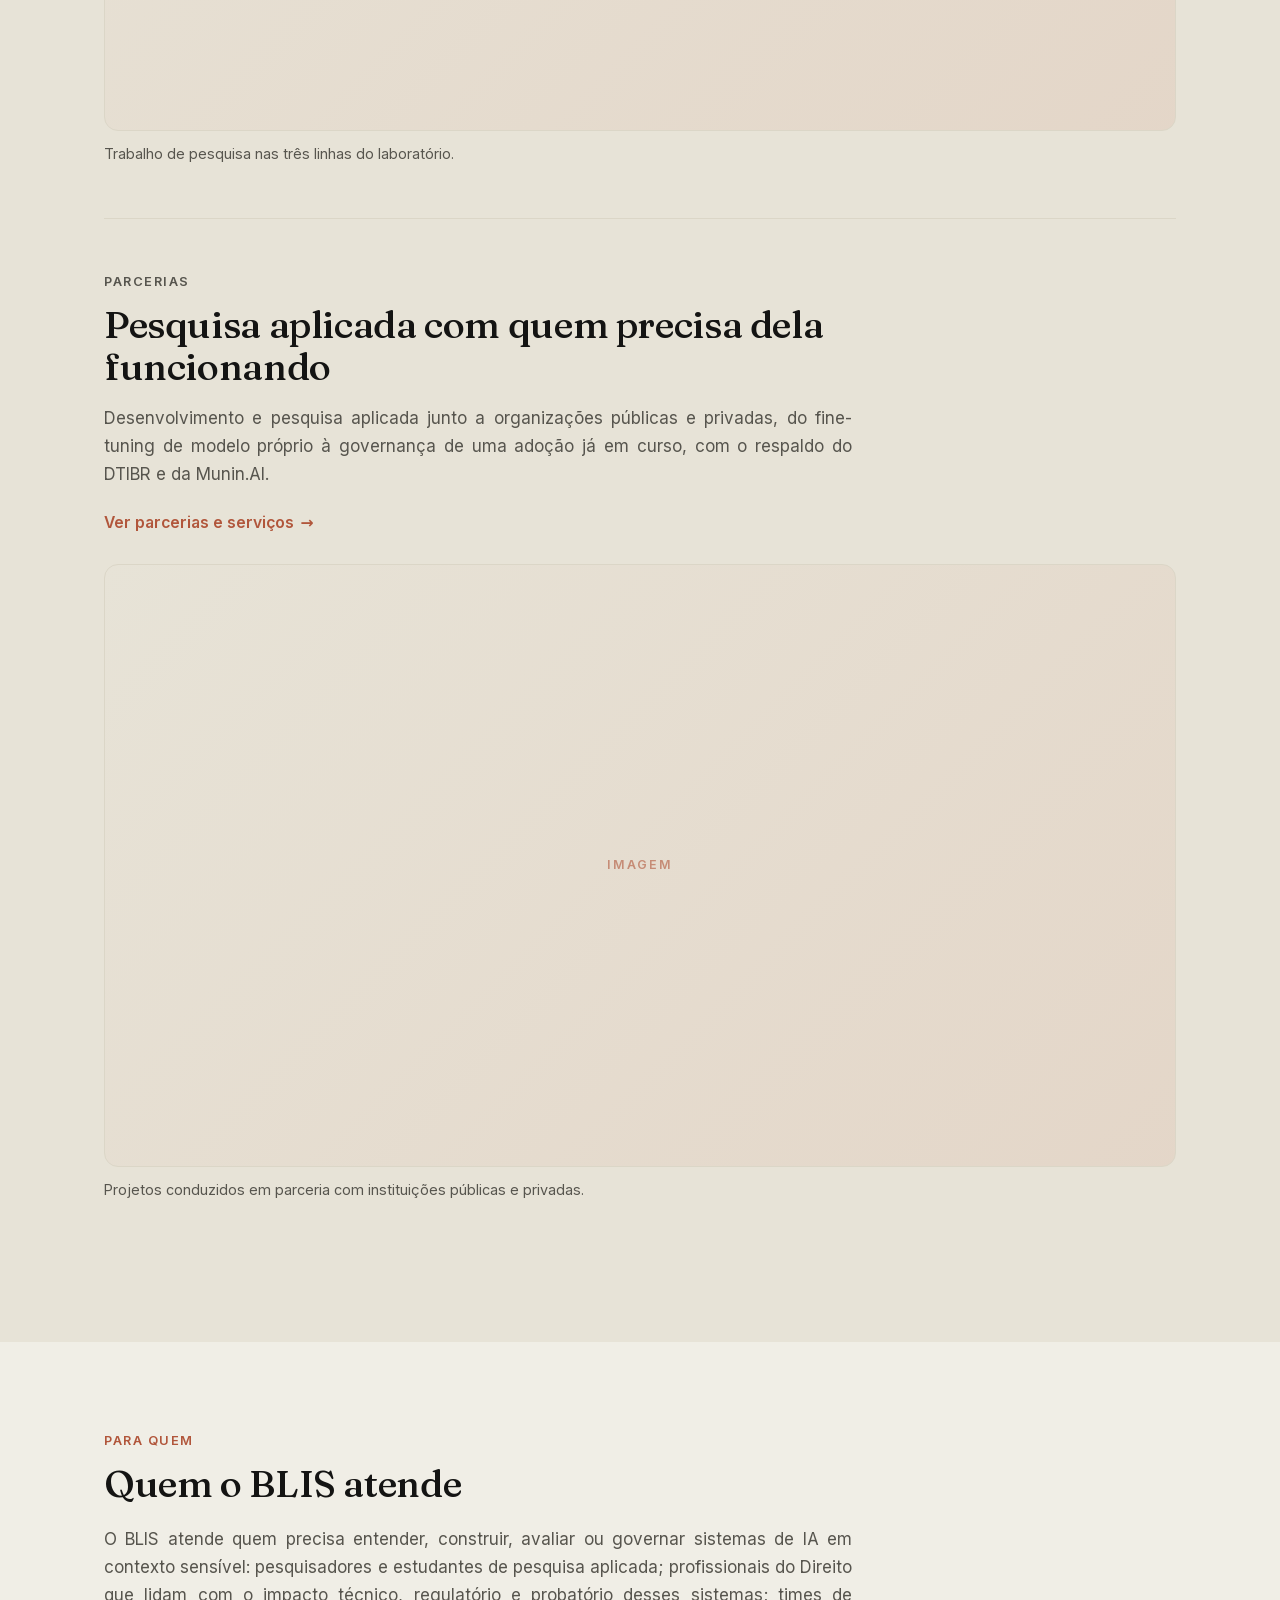
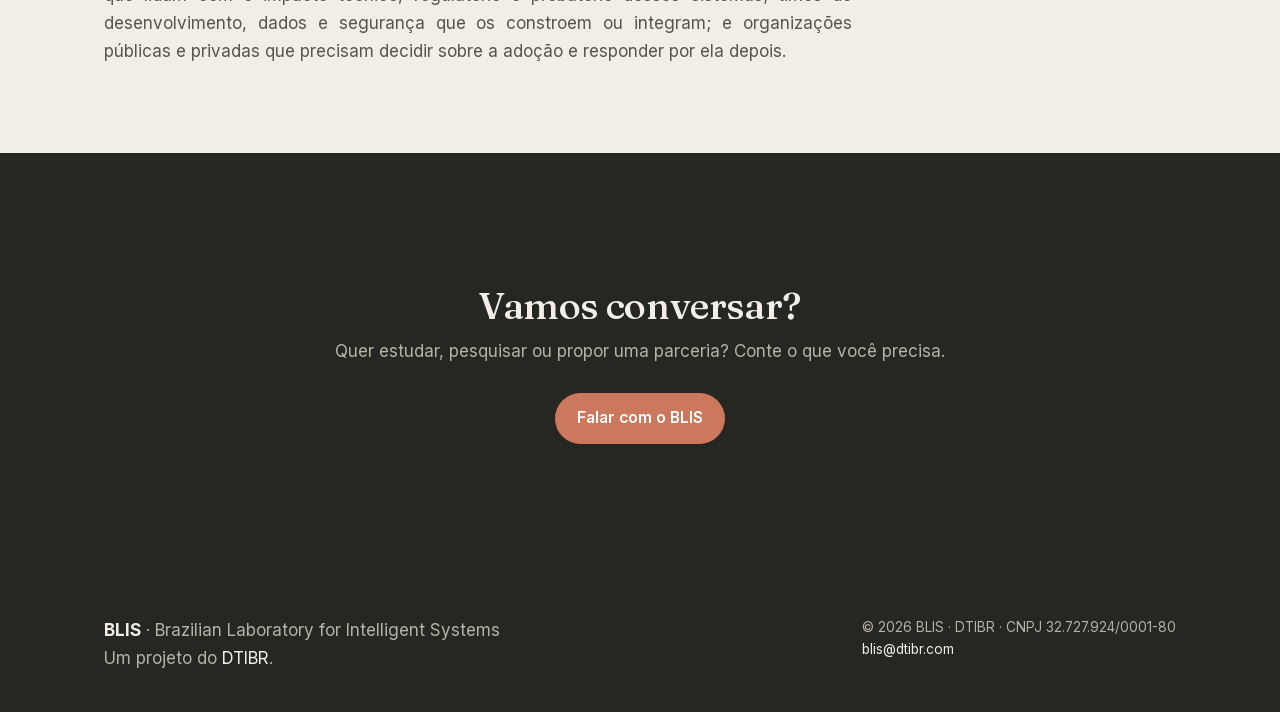
==== commit 6f87eb95: "Publica o site (origem da774cf)" ====
--- a/index.html
+++ b/index.html
@@ -1 +1 @@
-<!DOCTYPE html><!--dVMVPkXbFzIJP3KS1wTwE--><html lang="pt-BR" class="__variable_d8ebd1 __variable_dfbb42"><head><meta charSet="utf-8"/><meta name="viewport" content="width=device-width, initial-scale=1"/><link rel="preload" href="/_next/static/media/af4bf8399d1aacdf-s.p.woff2" as="font" crossorigin="" type="font/woff2"/><link rel="preload" href="/_next/static/media/e4af272ccee01ff0-s.p.woff2" as="font" crossorigin="" type="font/woff2"/><link rel="stylesheet" href="/_next/static/css/8c8d092358b3fd3a.css" data-precedence="next"/><link rel="preload" as="script" fetchPriority="low" href="/_next/static/chunks/webpack-a8f1c39429e2d2f2.js"/><script src="/_next/static/chunks/4bd1b696-c023c6e3521b1417.js" async=""></script><script src="/_next/static/chunks/493-e9bfdf98757276c8.js" async=""></script><script src="/_next/static/chunks/main-app-e6e5c3b4a1be13d9.js" async=""></script><script src="/_next/static/chunks/619-ba102abea3e3d0e4.js" async=""></script><script src="/_next/static/chunks/app/layout-e0d198ee7846eac4.js" async=""></script><script src="/_next/static/chunks/app/page-d41753941651f31f.js" async=""></script><meta name="next-size-adjust" content=""/><title>BLIS · Brazilian Laboratory for Intelligent Systems</title><meta name="description" content="Laboratório interdisciplinar de pesquisa, formação e desenvolvimento aplicado na fronteira entre Inteligência Artificial, Direito, Segurança da Informação e Economia."/><meta name="keywords" content="laboratório de inteligência artificial,IA e Direito,IA e Cibersegurança,governança de IA,benchmarks jurídicos,dados sintéticos em cibersegurança,capacitação em IA,IA e economia,parcerias e serviços em IA"/><meta name="robots" content="index, follow"/><meta name="googlebot" content="index, follow"/><meta property="og:title" content="BLIS · Brazilian Laboratory for Intelligent Systems"/><meta property="og:description" content="Laboratório interdisciplinar de pesquisa, formação e desenvolvimento aplicado na fronteira entre Inteligência Artificial, Direito, Segurança da Informação e Economia."/><meta property="og:url" content="https://blis.org.br/"/><meta property="og:site_name" content="BLIS"/><meta property="og:locale" content="pt_BR"/><meta property="og:type" content="website"/><meta name="twitter:card" content="summary_large_image"/><meta name="twitter:title" content="BLIS · Brazilian Laboratory for Intelligent Systems"/><meta name="twitter:description" content="Laboratório interdisciplinar de pesquisa, formação e desenvolvimento aplicado na fronteira entre Inteligência Artificial, Direito, Segurança da Informação e Economia."/><script src="/_next/static/chunks/polyfills-42372ed130431b0a.js" noModule=""></script></head><body><div hidden=""><!--$--><!--/$--></div><a class="skip-link" href="#main">Pular para o conteúdo</a><header class="site-header"><div class="container site-header__inner"><a class="brand" aria-label="BLIS, início" href="/"><span class="brand__mark">BL<span>IS</span></span><span class="brand__full">Brazilian Laboratory for Intelligent Systems</span></a><button class="nav-toggle" aria-expanded="false" aria-controls="nav-menu">Menu</button><nav id="nav-menu" class="nav" data-open="false" aria-label="Navegação principal"><a class="nav__link" aria-current="page" href="/">Início</a><a class="nav__link" href="/capacitacao/">Capacitação</a><a class="nav__link" href="/pesquisa/">Pesquisa</a><a class="nav__link" href="/admissao/">Admissão</a><a class="nav__link" href="/parcerias/">Parcerias</a><a class="nav__link" href="/equipe/">Equipe</a><a class="nav__link" href="/contato/">Contato</a></nav></div></header><main id="main"><section class="section--dark hero"><div class="container hero__inner"><h1>Inteligência Artificial com rigor jurídico, técnico e ético.</h1><p class="hero__sub">O BLIS, <!-- -->Brazilian Laboratory for Intelligent Systems<!-- -->, é um laboratório interdisciplinar dedicado à educação e à pesquisa de ponta na fronteira entre Inteligência Artificial, Direito, Segurança da Informação e Economia.</p><div class="tags"><span class="tag">IA e Direito</span><span class="tag">IA e Segurança da Informação</span><span class="tag">IA e Economia</span></div><div class="btn-row"><a class="btn btn--primary" href="/admissao/">Como entrar no BLIS</a><a class="btn btn--secondary" href="/pesquisa/">Linhas de pesquisa</a></div></div></section><section class="section"><div class="container"><p class="section__eyebrow">O laboratório</p><h2>O que é o BLIS</h2><div class="feature__body"><p>Um laboratório de pesquisa e formação que conecta áreas que costumam andar separadas. Quem escreve a norma raramente treina o modelo, e quem treina o modelo raramente lê a norma. O BLIS existe para ocupar esse vão.</p><p>O compromisso é com sistemas inteligentes que se sustentem nos três planos ao mesmo tempo: tecnicamente sólidos, juridicamente seguros e documentados a ponto de poderem ser auditados por quem não os construiu.</p></div></div></section><section class="section section--alt"><div class="container"><div class="feature"><div class="feature__body"><p class="section__eyebrow">Capacitação</p><h2>Formar quem vai construir e julgar esses sistemas</h2><p>O laboratório mantém um grupo de estudos com reuniões quinzenais, tema fixado por semestre e leitura de artigos de fronteira, e desenha cursos e oficinas sobre Inteligência Artificial para públicos técnicos, jurídicos e de gestão.</p><a class="link-cta" href="/capacitacao/">Conhecer a capacitação</a></div><figure class="figure"><div class="figure__frame"><span class="figure__placeholder" aria-hidden="true">Imagem</span></div><figcaption class="figure__caption">Reunião do Grupo de Estudos do BLIS.</figcaption></figure></div><div class="feature"><div class="feature__body"><p class="section__eyebrow">Pesquisa</p><h2>Três campos onde a IA já mudou o problema</h2><p>Direito, Segurança da Informação e Economia. Em cada um, a pergunta não é se a Inteligência Artificial se aplica, e sim o que ela quebra, o que ela resolve e o que passa a exigir prova. O BLIS trabalha nessa fronteira, com método e com resultado publicável.</p><a class="link-cta" href="/pesquisa/">Ver as linhas de pesquisa</a></div><figure class="figure"><div class="figure__frame"><span class="figure__placeholder" aria-hidden="true">Imagem</span></div><figcaption class="figure__caption">Trabalho de pesquisa nas três linhas do laboratório.</figcaption></figure></div><div class="feature"><div class="feature__body"><p class="section__eyebrow">Parcerias</p><h2>Pesquisa aplicada com quem precisa dela funcionando</h2><p>Desenvolvimento e pesquisa aplicada junto a organizações públicas e privadas, do fine-tuning de modelo próprio à governança de uma adoção já em curso, com o respaldo do DTIBR e da Munin.AI.</p><a class="link-cta" href="/parcerias/">Ver parcerias e serviços</a></div><figure class="figure"><div class="figure__frame"><span class="figure__placeholder" aria-hidden="true">Imagem</span></div><figcaption class="figure__caption">Projetos conduzidos em parceria com instituições públicas e privadas.</figcaption></figure></div></div></section><section class="section"><div class="container"><p class="section__eyebrow">Para quem</p><h2>Quem o BLIS atende</h2><div class="feature__body"><p>O BLIS atende quem precisa entender, construir, avaliar ou governar sistemas de IA em contexto sensível: pesquisadores e estudantes de pesquisa aplicada; profissionais do Direito que lidam com o impacto técnico, regulatório e probatório desses sistemas; times de desenvolvimento, dados e segurança que os constroem ou integram; e organizações públicas e privadas que precisam decidir sobre a adoção e responder por ela depois.</p></div></div></section><section class="section section--dark"><div class="container"><div class="callout callout--bare"><h2>Vamos conversar?</h2><p>Quer estudar, pesquisar ou propor uma parceria? Conte o que você precisa.</p><div class="btn-row btn-row--center"><a class="btn btn--primary" href="/contato/">Falar com o BLIS</a></div></div></div></section><!--$--><!--/$--></main><footer class="site-footer"><div class="container site-footer__inner"><div><strong>BLIS</strong> · <!-- -->Brazilian Laboratory for Intelligent Systems<br/>Um projeto do<!-- --> <a href="https://www.dtibr.com/" target="_blank" rel="noopener noreferrer">DTIBR</a>.</div><div class="site-footer__meta">© <!-- -->2026<!-- --> <!-- -->BLIS<!-- --> · DTIBR · CNPJ <!-- -->32.727.924/0001-80<br/><a href="mailto:blis@dtibr.com">blis@dtibr.com</a></div></div></footer><script src="/_next/static/chunks/webpack-a8f1c39429e2d2f2.js" id="_R_" async=""></script><script>(self.__next_f=self.__next_f||[]).push([0])</script><script>self.__next_f.push([1,"1:\"$Sreact.fragment\"\n2:I[4537,[\"619\",\"static/chunks/619-ba102abea3e3d0e4.js\",\"177\",\"static/chunks/app/layout-e0d198ee7846eac4.js\"],\"Header\"]\n3:I[9766,[],\"\"]\n4:I[8924,[],\"\"]\n5:I[2619,[\"619\",\"static/chunks/619-ba102abea3e3d0e4.js\",\"974\",\"static/chunks/app/page-d41753941651f31f.js\"],\"\"]\ne:I[7150,[],\"\"]\n:HL[\"/_next/static/media/af4bf8399d1aacdf-s.p.woff2\",\"font\",{\"crossOrigin\":\"\",\"type\":\"font/woff2\"}]\n:HL[\"/_next/static/media/e4af272ccee01ff0-s.p.woff2\",\"font\",{\"crossOrigin\":\"\",\"type\":\"font/woff2\"}]\n:HL[\"/_next/static/css/8c8d092358b3fd3a.css\",\"style\"]\n"])</script><script>self.__next_f.push([1,"0:{\"P\":null,\"b\":\"dVMVPkXbFzIJP3KS1wTwE\",\"p\":\"\",\"c\":[\"\",\"\"],\"i\":false,\"f\":[[[\"\",{\"children\":[\"__PAGE__\",{}]},\"$undefined\",\"$undefined\",true],[\"\",[\"$\",\"$1\",\"c\",{\"children\":[[[\"$\",\"link\",\"0\",{\"rel\":\"stylesheet\",\"href\":\"/_next/static/css/8c8d092358b3fd3a.css\",\"precedence\":\"next\",\"crossOrigin\":\"$undefined\",\"nonce\":\"$undefined\"}]],[\"$\",\"html\",null,{\"lang\":\"pt-BR\",\"className\":\"__variable_d8ebd1 __variable_dfbb42\",\"children\":[\"$\",\"body\",null,{\"children\":[[\"$\",\"a\",null,{\"className\":\"skip-link\",\"href\":\"#main\",\"children\":\"Pular para o conteúdo\"}],[\"$\",\"$L2\",null,{}],[\"$\",\"main\",null,{\"id\":\"main\",\"children\":[\"$\",\"$L3\",null,{\"parallelRouterKey\":\"children\",\"error\":\"$undefined\",\"errorStyles\":\"$undefined\",\"errorScripts\":\"$undefined\",\"template\":[\"$\",\"$L4\",null,{}],\"templateStyles\":\"$undefined\",\"templateScripts\":\"$undefined\",\"notFound\":[[\"$\",\"section\",null,{\"className\":\"section\",\"children\":[\"$\",\"div\",null,{\"className\":\"container notfound\",\"children\":[[\"$\",\"p\",null,{\"className\":\"notfound__code\",\"children\":\"404\"}],[\"$\",\"h1\",null,{\"children\":\"Página não encontrada\"}],[\"$\",\"p\",null,{\"className\":\"section__intro\",\"style\":{\"marginInline\":\"auto\"},\"children\":\"O endereço que você tentou acessar não existe ou foi movido.\"}],[\"$\",\"div\",null,{\"className\":\"btn-row btn-row--center\",\"children\":[\"$\",\"$L5\",null,{\"className\":\"btn btn--primary\",\"href\":\"/\",\"children\":\"Voltar ao início\"}]}]]}]}],[]],\"forbidden\":\"$undefined\",\"unauthorized\":\"$undefined\"}]}],[\"$\",\"footer\",null,{\"className\":\"site-footer\",\"children\":[\"$\",\"div\",null,{\"className\":\"container site-footer__inner\",\"children\":[[\"$\",\"div\",null,{\"children\":[[\"$\",\"strong\",null,{\"children\":\"BLIS\"}],\" · \",\"Brazilian Laboratory for Intelligent Systems\",[\"$\",\"br\",null,{}],\"Um projeto do\",\" \",[\"$\",\"a\",null,{\"href\":\"https://www.dtibr.com/\",\"target\":\"_blank\",\"rel\":\"noopener noreferrer\",\"children\":\"DTIBR\"}],\".\"]}],[\"$\",\"div\",null,{\"className\":\"site-footer__meta\",\"children\":[\"© \",2026,\" \",\"BLIS\",\" · DTIBR · CNPJ \",\"32.727.924/0001-80\",[\"$\",\"br\",null,{}],[\"$\",\"a\",null,{\"href\":\"mailto:blis@dtibr.com\",\"children\":\"blis@dtibr.com\"}]]}]]}]}]]}]}]]}],{\"children\":[\"__PAGE__\",[\"$\",\"$1\",\"c\",{\"children\":[[[\"$\",\"section\",null,{\"className\":\"section--dark hero\",\"children\":[\"$\",\"div\",null,{\"className\":\"container hero__inner\",\"children\":[[\"$\",\"h1\",null,{\"children\":\"Inteligência Artificial com rigor jurídico, técnico e ético.\"}],[\"$\",\"p\",null,{\"className\":\"hero__sub\",\"children\":[\"O BLIS, \",\"Brazilian Laboratory for Intelligent Systems\",\", é um laboratório interdisciplinar dedicado à educação e à pesquisa de ponta na fronteira entre Inteligência Artificial, Direito, Segurança da Informação e Economia.\"]}],[\"$\",\"div\",null,{\"className\":\"tags\",\"children\":[[\"$\",\"span\",null,{\"className\":\"tag\",\"children\":\"IA e Direito\"}],[\"$\",\"span\",null,{\"className\":\"tag\",\"children\":\"IA e Segurança da Informação\"}],[\"$\",\"span\",null,{\"className\":\"tag\",\"children\":\"IA e Economia\"}]]}],[\"$\",\"div\",null,{\"className\":\"btn-row\",\"children\":[[\"$\",\"$L5\",null,{\"className\":\"btn btn--primary\",\"href\":\"/admissao/\",\"children\":\"Como entrar no BLIS\"}],[\"$\",\"$L5\",null,{\"className\":\"btn btn--secondary\",\"href\":\"/pesquisa/\",\"children\":\"Linhas de pesquisa\"}]]}]]}]}],[\"$\",\"section\",null,{\"className\":\"section\",\"children\":[\"$\",\"div\",null,{\"className\":\"container\",\"children\":[[\"$\",\"p\",null,{\"className\":\"section__eyebrow\",\"children\":\"O laboratório\"}],[\"$\",\"h2\",null,{\"children\":\"O que é o BLIS\"}],[\"$\",\"div\",null,{\"className\":\"feature__body\",\"children\":[[\"$\",\"p\",null,{\"children\":\"Um laboratório de pesquisa e formação que conecta áreas que costumam andar separadas. Quem escreve a norma raramente treina o modelo, e quem treina o modelo raramente lê a norma. O BLIS existe para ocupar esse vão.\"}],[\"$\",\"p\",null,{\"children\":\"O compromisso é com sistemas inteligentes que se sustentem nos três planos ao mesmo tempo: tecnicamente sólidos, juridicamente seguros e documentados a ponto de poderem ser auditados por quem não os construiu.\"}]]}]]}]}],[\"$\",\"section\",null,{\"className\":\"section section--alt\",\"children\":[\"$\",\"div\",null,{\"className\":\"container\",\"children\":[[\"$\",\"div\",\"/capacitacao/\",{\"className\":\"feature\",\"children\":[[\"$\",\"div\",null,{\"className\":\"feature__body\",\"children\":[[\"$\",\"p\",null,{\"className\":\"section__eyebrow\",\"children\":\"Capacitação\"}],[\"$\",\"h2\",null,{\"children\":\"Formar quem vai construir e julgar esses sistemas\"}],[\"$\",\"p\",null,{\"children\":\"O laboratório mantém um grupo de estudos com reuniões quinzenais, tema fixado por semestre e leitura de artigos de fronteira, e desenha cursos e oficinas sobre Inteligência Artificial para públicos técnicos, jurídicos e de gestão.\"}],\"$L6\"]}],\"$L7\"]}],\"$L8\",\"$L9\"]}]}],\"$La\",\"$Lb\"],null,\"$Lc\"]}],{},null,false]},null,false],\"$Ld\",false]],\"m\":\"$undefined\",\"G\":[\"$e\",[]],\"s\":false,\"S\":true}\n"])</script><script>self.__next_f.push([1,"f:I[4431,[],\"OutletBoundary\"]\n11:I[5278,[],\"AsyncMetadataOutlet\"]\n13:I[4431,[],\"ViewportBoundary\"]\n15:I[4431,[],\"MetadataBoundary\"]\n16:\"$Sreact.suspense\"\n6:[\"$\",\"$L5\",null,{\"className\":\"link-cta\",\"href\":\"/capacitacao/\",\"children\":\"Conhecer a capacitação\"}]\n7:[\"$\",\"figure\",null,{\"className\":\"figure\",\"children\":[[\"$\",\"div\",null,{\"className\":\"figure__frame\",\"children\":[\"$\",\"span\",null,{\"className\":\"figure__placeholder\",\"aria-hidden\":\"true\",\"children\":\"Imagem\"}]}],[\"$\",\"figcaption\",null,{\"className\":\"figure__caption\",\"children\":\"Reunião do Grupo de Estudos do BLIS.\"}]]}]\n"])</script><script>self.__next_f.push([1,"8:[\"$\",\"div\",\"/pesquisa/\",{\"className\":\"feature\",\"children\":[[\"$\",\"div\",null,{\"className\":\"feature__body\",\"children\":[[\"$\",\"p\",null,{\"className\":\"section__eyebrow\",\"children\":\"Pesquisa\"}],[\"$\",\"h2\",null,{\"children\":\"Três campos onde a IA já mudou o problema\"}],[\"$\",\"p\",null,{\"children\":\"Direito, Segurança da Informação e Economia. Em cada um, a pergunta não é se a Inteligência Artificial se aplica, e sim o que ela quebra, o que ela resolve e o que passa a exigir prova. O BLIS trabalha nessa fronteira, com método e com resultado publicável.\"}],[\"$\",\"$L5\",null,{\"className\":\"link-cta\",\"href\":\"/pesquisa/\",\"children\":\"Ver as linhas de pesquisa\"}]]}],[\"$\",\"figure\",null,{\"className\":\"figure\",\"children\":[[\"$\",\"div\",null,{\"className\":\"figure__frame\",\"children\":[\"$\",\"span\",null,{\"className\":\"figure__placeholder\",\"aria-hidden\":\"true\",\"children\":\"Imagem\"}]}],[\"$\",\"figcaption\",null,{\"className\":\"figure__caption\",\"children\":\"Trabalho de pesquisa nas três linhas do laboratório.\"}]]}]]}]\n"])</script><script>self.__next_f.push([1,"9:[\"$\",\"div\",\"/parcerias/\",{\"className\":\"feature\",\"children\":[[\"$\",\"div\",null,{\"className\":\"feature__body\",\"children\":[[\"$\",\"p\",null,{\"className\":\"section__eyebrow\",\"children\":\"Parcerias\"}],[\"$\",\"h2\",null,{\"children\":\"Pesquisa aplicada com quem precisa dela funcionando\"}],[\"$\",\"p\",null,{\"children\":\"Desenvolvimento e pesquisa aplicada junto a organizações públicas e privadas, do fine-tuning de modelo próprio à governança de uma adoção já em curso, com o respaldo do DTIBR e da Munin.AI.\"}],[\"$\",\"$L5\",null,{\"className\":\"link-cta\",\"href\":\"/parcerias/\",\"children\":\"Ver parcerias e serviços\"}]]}],[\"$\",\"figure\",null,{\"className\":\"figure\",\"children\":[[\"$\",\"div\",null,{\"className\":\"figure__frame\",\"children\":[\"$\",\"span\",null,{\"className\":\"figure__placeholder\",\"aria-hidden\":\"true\",\"children\":\"Imagem\"}]}],[\"$\",\"figcaption\",null,{\"className\":\"figure__caption\",\"children\":\"Projetos conduzidos em parceria com instituições públicas e privadas.\"}]]}]]}]\n"])</script><script>self.__next_f.push([1,"a:[\"$\",\"section\",null,{\"className\":\"section\",\"children\":[\"$\",\"div\",null,{\"className\":\"container\",\"children\":[[\"$\",\"p\",null,{\"className\":\"section__eyebrow\",\"children\":\"Para quem\"}],[\"$\",\"h2\",null,{\"children\":\"Quem o BLIS atende\"}],[\"$\",\"div\",null,{\"className\":\"feature__body\",\"children\":[\"$\",\"p\",null,{\"children\":\"O BLIS atende quem precisa entender, construir, avaliar ou governar sistemas de IA em contexto sensível: pesquisadores e estudantes de pesquisa aplicada; profissionais do Direito que lidam com o impacto técnico, regulatório e probatório desses sistemas; times de desenvolvimento, dados e segurança que os constroem ou integram; e organizações públicas e privadas que precisam decidir sobre a adoção e responder por ela depois.\"}]}]]}]}]\n"])</script><script>self.__next_f.push([1,"b:[\"$\",\"section\",null,{\"className\":\"section section--dark\",\"children\":[\"$\",\"div\",null,{\"className\":\"container\",\"children\":[\"$\",\"div\",null,{\"className\":\"callout callout--bare\",\"children\":[[\"$\",\"h2\",null,{\"children\":\"Vamos conversar?\"}],[\"$\",\"p\",null,{\"children\":\"Quer estudar, pesquisar ou propor uma parceria? Conte o que você precisa.\"}],[\"$\",\"div\",null,{\"className\":\"btn-row btn-row--center\",\"children\":[\"$\",\"$L5\",null,{\"className\":\"btn btn--primary\",\"href\":\"/contato/\",\"children\":\"Falar com o BLIS\"}]}]]}]}]}]\nc:[\"$\",\"$Lf\",null,{\"children\":[\"$L10\",[\"$\",\"$L11\",null,{\"promise\":\"$@12\"}]]}]\nd:[\"$\",\"$1\",\"h\",{\"children\":[null,[[\"$\",\"$L13\",null,{\"children\":\"$L14\"}],[\"$\",\"meta\",null,{\"name\":\"next-size-adjust\",\"content\":\"\"}]],[\"$\",\"$L15\",null,{\"children\":[\"$\",\"div\",null,{\"hidden\":true,\"children\":[\"$\",\"$16\",null,{\"fallback\":null,\"children\":\"$L17\"}]}]}]]}]\n"])</script><script>self.__next_f.push([1,"14:[[\"$\",\"meta\",\"0\",{\"charSet\":\"utf-8\"}],[\"$\",\"meta\",\"1\",{\"name\":\"viewport\",\"content\":\"width=device-width, initial-scale=1\"}]]\n10:null\n"])</script><script>self.__next_f.push([1,"12:{\"metadata\":[[\"$\",\"title\",\"0\",{\"children\":\"BLIS · Brazilian Laboratory for Intelligent Systems\"}],[\"$\",\"meta\",\"1\",{\"name\":\"description\",\"content\":\"Laboratório interdisciplinar de pesquisa, formação e desenvolvimento aplicado na fronteira entre Inteligência Artificial, Direito, Segurança da Informação e Economia.\"}],[\"$\",\"meta\",\"2\",{\"name\":\"keywords\",\"content\":\"laboratório de inteligência artificial,IA e Direito,IA e Cibersegurança,governança de IA,benchmarks jurídicos,dados sintéticos em cibersegurança,capacitação em IA,IA e economia,parcerias e serviços em IA\"}],[\"$\",\"meta\",\"3\",{\"name\":\"robots\",\"content\":\"index, follow\"}],[\"$\",\"meta\",\"4\",{\"name\":\"googlebot\",\"content\":\"index, follow\"}],[\"$\",\"meta\",\"5\",{\"property\":\"og:title\",\"content\":\"BLIS · Brazilian Laboratory for Intelligent Systems\"}],[\"$\",\"meta\",\"6\",{\"property\":\"og:description\",\"content\":\"Laboratório interdisciplinar de pesquisa, formação e desenvolvimento aplicado na fronteira entre Inteligência Artificial, Direito, Segurança da Informação e Economia.\"}],[\"$\",\"meta\",\"7\",{\"property\":\"og:url\",\"content\":\"https://blis.org.br/\"}],[\"$\",\"meta\",\"8\",{\"property\":\"og:site_name\",\"content\":\"BLIS\"}],[\"$\",\"meta\",\"9\",{\"property\":\"og:locale\",\"content\":\"pt_BR\"}],[\"$\",\"meta\",\"10\",{\"property\":\"og:type\",\"content\":\"website\"}],[\"$\",\"meta\",\"11\",{\"name\":\"twitter:card\",\"content\":\"summary_large_image\"}],[\"$\",\"meta\",\"12\",{\"name\":\"twitter:title\",\"content\":\"BLIS · Brazilian Laboratory for Intelligent Systems\"}],[\"$\",\"meta\",\"13\",{\"name\":\"twitter:description\",\"content\":\"Laboratório interdisciplinar de pesquisa, formação e desenvolvimento aplicado na fronteira entre Inteligência Artificial, Direito, Segurança da Informação e Economia.\"}]],\"error\":null,\"digest\":\"$undefined\"}\n"])</script><script>self.__next_f.push([1,"17:\"$12:metadata\"\n"])</script></body></html>+<!DOCTYPE html><!--MMOrcHQmI8K74X1GmWxqM--><html lang="pt-BR" class="__variable_d8ebd1 __variable_dfbb42"><head><meta charSet="utf-8"/><meta name="viewport" content="width=device-width, initial-scale=1"/><link rel="preload" href="/_next/static/media/af4bf8399d1aacdf-s.p.woff2" as="font" crossorigin="" type="font/woff2"/><link rel="preload" href="/_next/static/media/e4af272ccee01ff0-s.p.woff2" as="font" crossorigin="" type="font/woff2"/><link rel="stylesheet" href="/_next/static/css/9e7c9679f3b67138.css" data-precedence="next"/><link rel="preload" as="script" fetchPriority="low" href="/_next/static/chunks/webpack-a8f1c39429e2d2f2.js"/><script src="/_next/static/chunks/4bd1b696-c023c6e3521b1417.js" async=""></script><script src="/_next/static/chunks/493-e9bfdf98757276c8.js" async=""></script><script src="/_next/static/chunks/main-app-e6e5c3b4a1be13d9.js" async=""></script><script src="/_next/static/chunks/619-ba102abea3e3d0e4.js" async=""></script><script src="/_next/static/chunks/app/layout-e0d198ee7846eac4.js" async=""></script><script src="/_next/static/chunks/app/page-d41753941651f31f.js" async=""></script><meta name="next-size-adjust" content=""/><title>BLIS · Brazilian Laboratory for Intelligent Systems</title><meta name="description" content="Laboratório interdisciplinar de pesquisa, formação e desenvolvimento aplicado na fronteira entre Inteligência Artificial, Direito, Segurança da Informação e Economia."/><meta name="keywords" content="laboratório de inteligência artificial,IA e Direito,IA e Cibersegurança,governança de IA,benchmarks jurídicos,dados sintéticos em cibersegurança,capacitação em IA,IA e economia,parcerias e serviços em IA"/><meta name="robots" content="index, follow"/><meta name="googlebot" content="index, follow"/><meta property="og:title" content="BLIS · Brazilian Laboratory for Intelligent Systems"/><meta property="og:description" content="Laboratório interdisciplinar de pesquisa, formação e desenvolvimento aplicado na fronteira entre Inteligência Artificial, Direito, Segurança da Informação e Economia."/><meta property="og:url" content="https://blis.org.br/"/><meta property="og:site_name" content="BLIS"/><meta property="og:locale" content="pt_BR"/><meta property="og:type" content="website"/><meta name="twitter:card" content="summary_large_image"/><meta name="twitter:title" content="BLIS · Brazilian Laboratory for Intelligent Systems"/><meta name="twitter:description" content="Laboratório interdisciplinar de pesquisa, formação e desenvolvimento aplicado na fronteira entre Inteligência Artificial, Direito, Segurança da Informação e Economia."/><script src="/_next/static/chunks/polyfills-42372ed130431b0a.js" noModule=""></script></head><body><div hidden=""><!--$--><!--/$--></div><a class="skip-link" href="#main">Pular para o conteúdo</a><header class="site-header"><div class="container site-header__inner"><a class="brand" aria-label="BLIS, início" href="/"><span class="brand__mark">BL<span>IS</span></span><span class="brand__full">Brazilian Laboratory for Intelligent Systems</span></a><button class="nav-toggle" aria-expanded="false" aria-controls="nav-menu">Menu</button><nav id="nav-menu" class="nav" data-open="false" aria-label="Navegação principal"><a class="nav__link" aria-current="page" href="/">Início</a><a class="nav__link" href="/capacitacao/">Capacitação</a><a class="nav__link" href="/pesquisa/">Pesquisa</a><a class="nav__link" href="/admissao/">Admissão</a><a class="nav__link" href="/parcerias/">Parcerias</a><a class="nav__link" href="/equipe/">Equipe</a><a class="nav__link" href="/contato/">Contato</a></nav></div></header><main id="main"><section class="section--dark hero"><div class="container hero__inner"><h1>Inteligência Artificial com rigor jurídico, técnico e ético.</h1><p class="hero__sub">O BLIS, <!-- -->Brazilian Laboratory for Intelligent Systems<!-- -->, é um laboratório interdisciplinar dedicado à educação e à pesquisa de ponta na fronteira entre Inteligência Artificial, Direito, Segurança da Informação e Economia.</p><div class="tags"><span class="tag">IA e Direito</span><span class="tag">IA e Segurança da Informação</span><span class="tag">IA e Economia</span></div><div class="btn-row"><a class="btn btn--primary" href="/admissao/">Como entrar no BLIS</a><a class="btn btn--secondary" href="/pesquisa/">Linhas de pesquisa</a></div></div></section><section class="section"><div class="container"><p class="section__eyebrow">O laboratório</p><h2>O que é o BLIS</h2><div class="feature__body"><p>Um laboratório de pesquisa e formação que conecta áreas que costumam andar separadas. Quem escreve a norma raramente treina o modelo, e quem treina o modelo raramente lê a norma. O BLIS existe para ocupar esse vão.</p><p>O compromisso é com sistemas inteligentes que se sustentem nos três planos ao mesmo tempo: tecnicamente sólidos, juridicamente seguros e documentados a ponto de poderem ser auditados por quem não os construiu.</p></div></div></section><section class="section section--alt"><div class="container"><div class="feature"><div class="feature__body"><p class="section__eyebrow">Capacitação</p><h2>Formar quem vai construir e julgar esses sistemas</h2><p>O laboratório mantém um grupo de estudos com reuniões quinzenais, tema fixado por semestre e leitura de artigos de fronteira, e desenha cursos e oficinas sobre Inteligência Artificial para públicos técnicos, jurídicos e de gestão.</p><a class="link-cta" href="/capacitacao/">Conhecer a capacitação</a></div><figure class="figure"><div class="figure__frame"><span class="figure__placeholder" aria-hidden="true">Imagem</span></div><figcaption class="figure__caption">Reunião do Grupo de Estudos do BLIS.</figcaption></figure></div><div class="feature"><div class="feature__body"><p class="section__eyebrow">Pesquisa</p><h2>Três campos onde a IA já mudou o problema</h2><p>Direito, Segurança da Informação e Economia. Em cada um, a pergunta não é se a Inteligência Artificial se aplica, e sim o que ela quebra, o que ela resolve e o que passa a exigir prova. O BLIS trabalha nessa fronteira, com método e com resultado publicável.</p><a class="link-cta" href="/pesquisa/">Ver as linhas de pesquisa</a></div><figure class="figure"><div class="figure__frame"><span class="figure__placeholder" aria-hidden="true">Imagem</span></div><figcaption class="figure__caption">Trabalho de pesquisa nas três linhas do laboratório.</figcaption></figure></div><div class="feature"><div class="feature__body"><p class="section__eyebrow">Parcerias</p><h2>Pesquisa aplicada com quem precisa dela funcionando</h2><p>Desenvolvimento e pesquisa aplicada junto a organizações públicas e privadas, do fine-tuning de modelo próprio à governança de uma adoção já em curso, com o respaldo do DTIBR e da Munin.AI.</p><a class="link-cta" href="/parcerias/">Ver parcerias e serviços</a></div><figure class="figure"><div class="figure__frame"><span class="figure__placeholder" aria-hidden="true">Imagem</span></div><figcaption class="figure__caption">Projetos conduzidos em parceria com instituições públicas e privadas.</figcaption></figure></div></div></section><section class="section"><div class="container"><p class="section__eyebrow">Para quem</p><h2>Quem o BLIS atende</h2><div class="feature__body"><p>O BLIS atende quem precisa entender, construir, avaliar ou governar sistemas de IA em contexto sensível: pesquisadores e estudantes de pesquisa aplicada; profissionais do Direito que lidam com o impacto técnico, regulatório e probatório desses sistemas; times de desenvolvimento, dados e segurança que os constroem ou integram; e organizações públicas e privadas que precisam decidir sobre a adoção e responder por ela depois.</p></div></div></section><section class="section section--dark"><div class="container"><div class="callout callout--bare"><h2>Vamos conversar?</h2><p>Quer estudar, pesquisar ou propor uma parceria? Conte o que você precisa.</p><div class="btn-row btn-row--center"><a class="btn btn--primary" href="/contato/">Falar com o BLIS</a></div></div></div></section><!--$--><!--/$--></main><footer class="site-footer"><div class="container site-footer__inner"><div><strong>BLIS</strong> · <!-- -->Brazilian Laboratory for Intelligent Systems<br/>Um projeto do<!-- --> <a href="https://www.dtibr.com/" target="_blank" rel="noopener noreferrer">DTIBR</a>.</div><div class="site-footer__meta">© <!-- -->2026<!-- --> <!-- -->BLIS<!-- --> · DTIBR · CNPJ <!-- -->32.727.924/0001-80<br/><a href="mailto:blis@dtibr.com">blis@dtibr.com</a></div></div></footer><script src="/_next/static/chunks/webpack-a8f1c39429e2d2f2.js" id="_R_" async=""></script><script>(self.__next_f=self.__next_f||[]).push([0])</script><script>self.__next_f.push([1,"1:\"$Sreact.fragment\"\n2:I[4537,[\"619\",\"static/chunks/619-ba102abea3e3d0e4.js\",\"177\",\"static/chunks/app/layout-e0d198ee7846eac4.js\"],\"Header\"]\n3:I[9766,[],\"\"]\n4:I[8924,[],\"\"]\n5:I[2619,[\"619\",\"static/chunks/619-ba102abea3e3d0e4.js\",\"974\",\"static/chunks/app/page-d41753941651f31f.js\"],\"\"]\ne:I[7150,[],\"\"]\n:HL[\"/_next/static/media/af4bf8399d1aacdf-s.p.woff2\",\"font\",{\"crossOrigin\":\"\",\"type\":\"font/woff2\"}]\n:HL[\"/_next/static/media/e4af272ccee01ff0-s.p.woff2\",\"font\",{\"crossOrigin\":\"\",\"type\":\"font/woff2\"}]\n:HL[\"/_next/static/css/9e7c9679f3b67138.css\",\"style\"]\n"])</script><script>self.__next_f.push([1,"0:{\"P\":null,\"b\":\"MMOrcHQmI8K74X1GmWxqM\",\"p\":\"\",\"c\":[\"\",\"\"],\"i\":false,\"f\":[[[\"\",{\"children\":[\"__PAGE__\",{}]},\"$undefined\",\"$undefined\",true],[\"\",[\"$\",\"$1\",\"c\",{\"children\":[[[\"$\",\"link\",\"0\",{\"rel\":\"stylesheet\",\"href\":\"/_next/static/css/9e7c9679f3b67138.css\",\"precedence\":\"next\",\"crossOrigin\":\"$undefined\",\"nonce\":\"$undefined\"}]],[\"$\",\"html\",null,{\"lang\":\"pt-BR\",\"className\":\"__variable_d8ebd1 __variable_dfbb42\",\"children\":[\"$\",\"body\",null,{\"children\":[[\"$\",\"a\",null,{\"className\":\"skip-link\",\"href\":\"#main\",\"children\":\"Pular para o conteúdo\"}],[\"$\",\"$L2\",null,{}],[\"$\",\"main\",null,{\"id\":\"main\",\"children\":[\"$\",\"$L3\",null,{\"parallelRouterKey\":\"children\",\"error\":\"$undefined\",\"errorStyles\":\"$undefined\",\"errorScripts\":\"$undefined\",\"template\":[\"$\",\"$L4\",null,{}],\"templateStyles\":\"$undefined\",\"templateScripts\":\"$undefined\",\"notFound\":[[\"$\",\"section\",null,{\"className\":\"section\",\"children\":[\"$\",\"div\",null,{\"className\":\"container notfound\",\"children\":[[\"$\",\"p\",null,{\"className\":\"notfound__code\",\"children\":\"404\"}],[\"$\",\"h1\",null,{\"children\":\"Página não encontrada\"}],[\"$\",\"p\",null,{\"className\":\"section__intro\",\"style\":{\"marginInline\":\"auto\"},\"children\":\"O endereço que você tentou acessar não existe ou foi movido.\"}],[\"$\",\"div\",null,{\"className\":\"btn-row btn-row--center\",\"children\":[\"$\",\"$L5\",null,{\"className\":\"btn btn--primary\",\"href\":\"/\",\"children\":\"Voltar ao início\"}]}]]}]}],[]],\"forbidden\":\"$undefined\",\"unauthorized\":\"$undefined\"}]}],[\"$\",\"footer\",null,{\"className\":\"site-footer\",\"children\":[\"$\",\"div\",null,{\"className\":\"container site-footer__inner\",\"children\":[[\"$\",\"div\",null,{\"children\":[[\"$\",\"strong\",null,{\"children\":\"BLIS\"}],\" · \",\"Brazilian Laboratory for Intelligent Systems\",[\"$\",\"br\",null,{}],\"Um projeto do\",\" \",[\"$\",\"a\",null,{\"href\":\"https://www.dtibr.com/\",\"target\":\"_blank\",\"rel\":\"noopener noreferrer\",\"children\":\"DTIBR\"}],\".\"]}],[\"$\",\"div\",null,{\"className\":\"site-footer__meta\",\"children\":[\"© \",2026,\" \",\"BLIS\",\" · DTIBR · CNPJ \",\"32.727.924/0001-80\",[\"$\",\"br\",null,{}],[\"$\",\"a\",null,{\"href\":\"mailto:blis@dtibr.com\",\"children\":\"blis@dtibr.com\"}]]}]]}]}]]}]}]]}],{\"children\":[\"__PAGE__\",[\"$\",\"$1\",\"c\",{\"children\":[[[\"$\",\"section\",null,{\"className\":\"section--dark hero\",\"children\":[\"$\",\"div\",null,{\"className\":\"container hero__inner\",\"children\":[[\"$\",\"h1\",null,{\"children\":\"Inteligência Artificial com rigor jurídico, técnico e ético.\"}],[\"$\",\"p\",null,{\"className\":\"hero__sub\",\"children\":[\"O BLIS, \",\"Brazilian Laboratory for Intelligent Systems\",\", é um laboratório interdisciplinar dedicado à educação e à pesquisa de ponta na fronteira entre Inteligência Artificial, Direito, Segurança da Informação e Economia.\"]}],[\"$\",\"div\",null,{\"className\":\"tags\",\"children\":[[\"$\",\"span\",null,{\"className\":\"tag\",\"children\":\"IA e Direito\"}],[\"$\",\"span\",null,{\"className\":\"tag\",\"children\":\"IA e Segurança da Informação\"}],[\"$\",\"span\",null,{\"className\":\"tag\",\"children\":\"IA e Economia\"}]]}],[\"$\",\"div\",null,{\"className\":\"btn-row\",\"children\":[[\"$\",\"$L5\",null,{\"className\":\"btn btn--primary\",\"href\":\"/admissao/\",\"children\":\"Como entrar no BLIS\"}],[\"$\",\"$L5\",null,{\"className\":\"btn btn--secondary\",\"href\":\"/pesquisa/\",\"children\":\"Linhas de pesquisa\"}]]}]]}]}],[\"$\",\"section\",null,{\"className\":\"section\",\"children\":[\"$\",\"div\",null,{\"className\":\"container\",\"children\":[[\"$\",\"p\",null,{\"className\":\"section__eyebrow\",\"children\":\"O laboratório\"}],[\"$\",\"h2\",null,{\"children\":\"O que é o BLIS\"}],[\"$\",\"div\",null,{\"className\":\"feature__body\",\"children\":[[\"$\",\"p\",null,{\"children\":\"Um laboratório de pesquisa e formação que conecta áreas que costumam andar separadas. Quem escreve a norma raramente treina o modelo, e quem treina o modelo raramente lê a norma. O BLIS existe para ocupar esse vão.\"}],[\"$\",\"p\",null,{\"children\":\"O compromisso é com sistemas inteligentes que se sustentem nos três planos ao mesmo tempo: tecnicamente sólidos, juridicamente seguros e documentados a ponto de poderem ser auditados por quem não os construiu.\"}]]}]]}]}],[\"$\",\"section\",null,{\"className\":\"section section--alt\",\"children\":[\"$\",\"div\",null,{\"className\":\"container\",\"children\":[[\"$\",\"div\",\"/capacitacao/\",{\"className\":\"feature\",\"children\":[[\"$\",\"div\",null,{\"className\":\"feature__body\",\"children\":[[\"$\",\"p\",null,{\"className\":\"section__eyebrow\",\"children\":\"Capacitação\"}],[\"$\",\"h2\",null,{\"children\":\"Formar quem vai construir e julgar esses sistemas\"}],[\"$\",\"p\",null,{\"children\":\"O laboratório mantém um grupo de estudos com reuniões quinzenais, tema fixado por semestre e leitura de artigos de fronteira, e desenha cursos e oficinas sobre Inteligência Artificial para públicos técnicos, jurídicos e de gestão.\"}],\"$L6\"]}],\"$L7\"]}],\"$L8\",\"$L9\"]}]}],\"$La\",\"$Lb\"],null,\"$Lc\"]}],{},null,false]},null,false],\"$Ld\",false]],\"m\":\"$undefined\",\"G\":[\"$e\",[]],\"s\":false,\"S\":true}\n"])</script><script>self.__next_f.push([1,"f:I[4431,[],\"OutletBoundary\"]\n11:I[5278,[],\"AsyncMetadataOutlet\"]\n13:I[4431,[],\"ViewportBoundary\"]\n15:I[4431,[],\"MetadataBoundary\"]\n16:\"$Sreact.suspense\"\n6:[\"$\",\"$L5\",null,{\"className\":\"link-cta\",\"href\":\"/capacitacao/\",\"children\":\"Conhecer a capacitação\"}]\n7:[\"$\",\"figure\",null,{\"className\":\"figure\",\"children\":[[\"$\",\"div\",null,{\"className\":\"figure__frame\",\"children\":[\"$\",\"span\",null,{\"className\":\"figure__placeholder\",\"aria-hidden\":\"true\",\"children\":\"Imagem\"}]}],[\"$\",\"figcaption\",null,{\"className\":\"figure__caption\",\"children\":\"Reunião do Grupo de Estudos do BLIS.\"}]]}]\n"])</script><script>self.__next_f.push([1,"8:[\"$\",\"div\",\"/pesquisa/\",{\"className\":\"feature\",\"children\":[[\"$\",\"div\",null,{\"className\":\"feature__body\",\"children\":[[\"$\",\"p\",null,{\"className\":\"section__eyebrow\",\"children\":\"Pesquisa\"}],[\"$\",\"h2\",null,{\"children\":\"Três campos onde a IA já mudou o problema\"}],[\"$\",\"p\",null,{\"children\":\"Direito, Segurança da Informação e Economia. Em cada um, a pergunta não é se a Inteligência Artificial se aplica, e sim o que ela quebra, o que ela resolve e o que passa a exigir prova. O BLIS trabalha nessa fronteira, com método e com resultado publicável.\"}],[\"$\",\"$L5\",null,{\"className\":\"link-cta\",\"href\":\"/pesquisa/\",\"children\":\"Ver as linhas de pesquisa\"}]]}],[\"$\",\"figure\",null,{\"className\":\"figure\",\"children\":[[\"$\",\"div\",null,{\"className\":\"figure__frame\",\"children\":[\"$\",\"span\",null,{\"className\":\"figure__placeholder\",\"aria-hidden\":\"true\",\"children\":\"Imagem\"}]}],[\"$\",\"figcaption\",null,{\"className\":\"figure__caption\",\"children\":\"Trabalho de pesquisa nas três linhas do laboratório.\"}]]}]]}]\n"])</script><script>self.__next_f.push([1,"9:[\"$\",\"div\",\"/parcerias/\",{\"className\":\"feature\",\"children\":[[\"$\",\"div\",null,{\"className\":\"feature__body\",\"children\":[[\"$\",\"p\",null,{\"className\":\"section__eyebrow\",\"children\":\"Parcerias\"}],[\"$\",\"h2\",null,{\"children\":\"Pesquisa aplicada com quem precisa dela funcionando\"}],[\"$\",\"p\",null,{\"children\":\"Desenvolvimento e pesquisa aplicada junto a organizações públicas e privadas, do fine-tuning de modelo próprio à governança de uma adoção já em curso, com o respaldo do DTIBR e da Munin.AI.\"}],[\"$\",\"$L5\",null,{\"className\":\"link-cta\",\"href\":\"/parcerias/\",\"children\":\"Ver parcerias e serviços\"}]]}],[\"$\",\"figure\",null,{\"className\":\"figure\",\"children\":[[\"$\",\"div\",null,{\"className\":\"figure__frame\",\"children\":[\"$\",\"span\",null,{\"className\":\"figure__placeholder\",\"aria-hidden\":\"true\",\"children\":\"Imagem\"}]}],[\"$\",\"figcaption\",null,{\"className\":\"figure__caption\",\"children\":\"Projetos conduzidos em parceria com instituições públicas e privadas.\"}]]}]]}]\n"])</script><script>self.__next_f.push([1,"a:[\"$\",\"section\",null,{\"className\":\"section\",\"children\":[\"$\",\"div\",null,{\"className\":\"container\",\"children\":[[\"$\",\"p\",null,{\"className\":\"section__eyebrow\",\"children\":\"Para quem\"}],[\"$\",\"h2\",null,{\"children\":\"Quem o BLIS atende\"}],[\"$\",\"div\",null,{\"className\":\"feature__body\",\"children\":[\"$\",\"p\",null,{\"children\":\"O BLIS atende quem precisa entender, construir, avaliar ou governar sistemas de IA em contexto sensível: pesquisadores e estudantes de pesquisa aplicada; profissionais do Direito que lidam com o impacto técnico, regulatório e probatório desses sistemas; times de desenvolvimento, dados e segurança que os constroem ou integram; e organizações públicas e privadas que precisam decidir sobre a adoção e responder por ela depois.\"}]}]]}]}]\n"])</script><script>self.__next_f.push([1,"b:[\"$\",\"section\",null,{\"className\":\"section section--dark\",\"children\":[\"$\",\"div\",null,{\"className\":\"container\",\"children\":[\"$\",\"div\",null,{\"className\":\"callout callout--bare\",\"children\":[[\"$\",\"h2\",null,{\"children\":\"Vamos conversar?\"}],[\"$\",\"p\",null,{\"children\":\"Quer estudar, pesquisar ou propor uma parceria? Conte o que você precisa.\"}],[\"$\",\"div\",null,{\"className\":\"btn-row btn-row--center\",\"children\":[\"$\",\"$L5\",null,{\"className\":\"btn btn--primary\",\"href\":\"/contato/\",\"children\":\"Falar com o BLIS\"}]}]]}]}]}]\nc:[\"$\",\"$Lf\",null,{\"children\":[\"$L10\",[\"$\",\"$L11\",null,{\"promise\":\"$@12\"}]]}]\nd:[\"$\",\"$1\",\"h\",{\"children\":[null,[[\"$\",\"$L13\",null,{\"children\":\"$L14\"}],[\"$\",\"meta\",null,{\"name\":\"next-size-adjust\",\"content\":\"\"}]],[\"$\",\"$L15\",null,{\"children\":[\"$\",\"div\",null,{\"hidden\":true,\"children\":[\"$\",\"$16\",null,{\"fallback\":null,\"children\":\"$L17\"}]}]}]]}]\n"])</script><script>self.__next_f.push([1,"14:[[\"$\",\"meta\",\"0\",{\"charSet\":\"utf-8\"}],[\"$\",\"meta\",\"1\",{\"name\":\"viewport\",\"content\":\"width=device-width, initial-scale=1\"}]]\n10:null\n"])</script><script>self.__next_f.push([1,"12:{\"metadata\":[[\"$\",\"title\",\"0\",{\"children\":\"BLIS · Brazilian Laboratory for Intelligent Systems\"}],[\"$\",\"meta\",\"1\",{\"name\":\"description\",\"content\":\"Laboratório interdisciplinar de pesquisa, formação e desenvolvimento aplicado na fronteira entre Inteligência Artificial, Direito, Segurança da Informação e Economia.\"}],[\"$\",\"meta\",\"2\",{\"name\":\"keywords\",\"content\":\"laboratório de inteligência artificial,IA e Direito,IA e Cibersegurança,governança de IA,benchmarks jurídicos,dados sintéticos em cibersegurança,capacitação em IA,IA e economia,parcerias e serviços em IA\"}],[\"$\",\"meta\",\"3\",{\"name\":\"robots\",\"content\":\"index, follow\"}],[\"$\",\"meta\",\"4\",{\"name\":\"googlebot\",\"content\":\"index, follow\"}],[\"$\",\"meta\",\"5\",{\"property\":\"og:title\",\"content\":\"BLIS · Brazilian Laboratory for Intelligent Systems\"}],[\"$\",\"meta\",\"6\",{\"property\":\"og:description\",\"content\":\"Laboratório interdisciplinar de pesquisa, formação e desenvolvimento aplicado na fronteira entre Inteligência Artificial, Direito, Segurança da Informação e Economia.\"}],[\"$\",\"meta\",\"7\",{\"property\":\"og:url\",\"content\":\"https://blis.org.br/\"}],[\"$\",\"meta\",\"8\",{\"property\":\"og:site_name\",\"content\":\"BLIS\"}],[\"$\",\"meta\",\"9\",{\"property\":\"og:locale\",\"content\":\"pt_BR\"}],[\"$\",\"meta\",\"10\",{\"property\":\"og:type\",\"content\":\"website\"}],[\"$\",\"meta\",\"11\",{\"name\":\"twitter:card\",\"content\":\"summary_large_image\"}],[\"$\",\"meta\",\"12\",{\"name\":\"twitter:title\",\"content\":\"BLIS · Brazilian Laboratory for Intelligent Systems\"}],[\"$\",\"meta\",\"13\",{\"name\":\"twitter:description\",\"content\":\"Laboratório interdisciplinar de pesquisa, formação e desenvolvimento aplicado na fronteira entre Inteligência Artificial, Direito, Segurança da Informação e Economia.\"}]],\"error\":null,\"digest\":\"$undefined\"}\n"])</script><script>self.__next_f.push([1,"17:\"$12:metadata\"\n"])</script></body></html>
--- a/_next/static/css/9e7c9679f3b67138.css
+++ b/_next/static/css/9e7c9679f3b67138.css
@@ -0,0 +1 @@
+@font-face{font-family:Inter;font-style:normal;font-weight:100 900;font-display:swap;src:url(/_next/static/media/ba9851c3c22cd980-s.woff2) format("woff2");unicode-range:u+0460-052f,u+1c80-1c8a,u+20b4,u+2de0-2dff,u+a640-a69f,u+fe2e-fe2f}@font-face{font-family:Inter;font-style:normal;font-weight:100 900;font-display:swap;src:url(/_next/static/media/21350d82a1f187e9-s.woff2) format("woff2");unicode-range:u+0301,u+0400-045f,u+0490-0491,u+04b0-04b1,u+2116}@font-face{font-family:Inter;font-style:normal;font-weight:100 900;font-display:swap;src:url(/_next/static/media/c5fe6dc8356a8c31-s.woff2) format("woff2");unicode-range:u+1f??}@font-face{font-family:Inter;font-style:normal;font-weight:100 900;font-display:swap;src:url(/_next/static/media/19cfc7226ec3afaa-s.woff2) format("woff2");unicode-range:u+0370-0377,u+037a-037f,u+0384-038a,u+038c,u+038e-03a1,u+03a3-03ff}@font-face{font-family:Inter;font-style:normal;font-weight:100 900;font-display:swap;src:url(/_next/static/media/df0a9ae256c0569c-s.woff2) format("woff2");unicode-range:u+0102-0103,u+0110-0111,u+0128-0129,u+0168-0169,u+01a0-01a1,u+01af-01b0,u+0300-0301,u+0303-0304,u+0308-0309,u+0323,u+0329,u+1ea0-1ef9,u+20ab}@font-face{font-family:Inter;font-style:normal;font-weight:100 900;font-display:swap;src:url(/_next/static/media/8e9860b6e62d6359-s.woff2) format("woff2");unicode-range:u+0100-02ba,u+02bd-02c5,u+02c7-02cc,u+02ce-02d7,u+02dd-02ff,u+0304,u+0308,u+0329,u+1d00-1dbf,u+1e00-1e9f,u+1ef2-1eff,u+2020,u+20a0-20ab,u+20ad-20c4,u+2113,u+2c60-2c7f,u+a720-a7ff}@font-face{font-family:Inter;font-style:normal;font-weight:100 900;font-display:swap;src:url(/_next/static/media/e4af272ccee01ff0-s.p.woff2) format("woff2");unicode-range:u+00??,u+0131,u+0152-0153,u+02bb-02bc,u+02c6,u+02da,u+02dc,u+0304,u+0308,u+0329,u+2000-206f,u+20ac,u+2122,u+2191,u+2193,u+2212,u+2215,u+feff,u+fffd}@font-face{font-family:Inter Fallback;src:local("Arial");ascent-override:90.44%;descent-override:22.52%;line-gap-override:0.00%;size-adjust:107.12%}.__className_d8ebd1{font-family:Inter,Inter Fallback;font-style:normal}.__variable_d8ebd1{--font-inter:"Inter","Inter Fallback"}@font-face{font-family:Fraunces;font-style:normal;font-weight:400;font-display:swap;src:url(/_next/static/media/fb526027db1fc1ae-s.woff2) format("woff2");unicode-range:u+0102-0103,u+0110-0111,u+0128-0129,u+0168-0169,u+01a0-01a1,u+01af-01b0,u+0300-0301,u+0303-0304,u+0308-0309,u+0323,u+0329,u+1ea0-1ef9,u+20ab}@font-face{font-family:Fraunces;font-style:normal;font-weight:400;font-display:swap;src:url(/_next/static/media/4da3161b738b07dd-s.woff2) format("woff2");unicode-range:u+0100-02ba,u+02bd-02c5,u+02c7-02cc,u+02ce-02d7,u+02dd-02ff,u+0304,u+0308,u+0329,u+1d00-1dbf,u+1e00-1e9f,u+1ef2-1eff,u+2020,u+20a0-20ab,u+20ad-20c4,u+2113,u+2c60-2c7f,u+a720-a7ff}@font-face{font-family:Fraunces;font-style:normal;font-weight:400;font-display:swap;src:url(/_next/static/media/af4bf8399d1aacdf-s.p.woff2) format("woff2");unicode-range:u+00??,u+0131,u+0152-0153,u+02bb-02bc,u+02c6,u+02da,u+02dc,u+0304,u+0308,u+0329,u+2000-206f,u+20ac,u+2122,u+2191,u+2193,u+2212,u+2215,u+feff,u+fffd}@font-face{font-family:Fraunces;font-style:normal;font-weight:500;font-display:swap;src:url(/_next/static/media/fb526027db1fc1ae-s.woff2) format("woff2");unicode-range:u+0102-0103,u+0110-0111,u+0128-0129,u+0168-0169,u+01a0-01a1,u+01af-01b0,u+0300-0301,u+0303-0304,u+0308-0309,u+0323,u+0329,u+1ea0-1ef9,u+20ab}@font-face{font-family:Fraunces;font-style:normal;font-weight:500;font-display:swap;src:url(/_next/static/media/4da3161b738b07dd-s.woff2) format("woff2");unicode-range:u+0100-02ba,u+02bd-02c5,u+02c7-02cc,u+02ce-02d7,u+02dd-02ff,u+0304,u+0308,u+0329,u+1d00-1dbf,u+1e00-1e9f,u+1ef2-1eff,u+2020,u+20a0-20ab,u+20ad-20c4,u+2113,u+2c60-2c7f,u+a720-a7ff}@font-face{font-family:Fraunces;font-style:normal;font-weight:500;font-display:swap;src:url(/_next/static/media/af4bf8399d1aacdf-s.p.woff2) format("woff2");unicode-range:u+00??,u+0131,u+0152-0153,u+02bb-02bc,u+02c6,u+02da,u+02dc,u+0304,u+0308,u+0329,u+2000-206f,u+20ac,u+2122,u+2191,u+2193,u+2212,u+2215,u+feff,u+fffd}@font-face{font-family:Fraunces;font-style:normal;font-weight:600;font-display:swap;src:url(/_next/static/media/fb526027db1fc1ae-s.woff2) format("woff2");unicode-range:u+0102-0103,u+0110-0111,u+0128-0129,u+0168-0169,u+01a0-01a1,u+01af-01b0,u+0300-0301,u+0303-0304,u+0308-0309,u+0323,u+0329,u+1ea0-1ef9,u+20ab}@font-face{font-family:Fraunces;font-style:normal;font-weight:600;font-display:swap;src:url(/_next/static/media/4da3161b738b07dd-s.woff2) format("woff2");unicode-range:u+0100-02ba,u+02bd-02c5,u+02c7-02cc,u+02ce-02d7,u+02dd-02ff,u+0304,u+0308,u+0329,u+1d00-1dbf,u+1e00-1e9f,u+1ef2-1eff,u+2020,u+20a0-20ab,u+20ad-20c4,u+2113,u+2c60-2c7f,u+a720-a7ff}@font-face{font-family:Fraunces;font-style:normal;font-weight:600;font-display:swap;src:url(/_next/static/media/af4bf8399d1aacdf-s.p.woff2) format("woff2");unicode-range:u+00??,u+0131,u+0152-0153,u+02bb-02bc,u+02c6,u+02da,u+02dc,u+0304,u+0308,u+0329,u+2000-206f,u+20ac,u+2122,u+2191,u+2193,u+2212,u+2215,u+feff,u+fffd}@font-face{font-family:Fraunces Fallback;src:local("Times New Roman");ascent-override:84.71%;descent-override:22.09%;line-gap-override:0.00%;size-adjust:115.45%}.__className_dfbb42{font-family:Fraunces,Fraunces Fallback;font-style:normal}.__variable_dfbb42{--font-fraunces:"Fraunces","Fraunces Fallback"}:root{--bg:#f0eee6;--bg-alt:#e7e3d7;--surface:#fbfaf6;--ink:#141413;--ink-soft:#57554e;--accent:#cc785c;--accent-strong:#b1563b;--border:#dbd6c7;--dark:#262622;--dark-ink:#f0eee6;--dark-soft:#b6b2a5;--focus:#cc785c;--font-sans:var(--font-inter),system-ui,-apple-system,"Segoe UI",Roboto,sans-serif;--font-serif:var(--font-fraunces),Georgia,"Times New Roman",serif;--maxw:1120px;--gutter:24px;--radius:14px;--radius-sm:10px}*{box-sizing:border-box}html{scroll-behavior:smooth}body{background:var(--bg);font-family:var(--font-sans);font-size:17px;line-height:1.65;-webkit-font-smoothing:antialiased;text-rendering:optimizeLegibility}body,h1,h2,h3{margin:0;color:var(--ink)}h1,h2,h3{font-family:var(--font-serif);font-weight:500;line-height:1.12;letter-spacing:-.01em}h1{font-size:clamp(2.1rem,4.6vw,3.4rem)}h2{font-size:clamp(1.7rem,3vw,2.35rem)}h3{font-size:1.28rem;letter-spacing:-.005em}p{margin:0 0 1rem}p:last-child{margin-bottom:0}main li,main p{text-align:justify;-webkit-hyphens:auto;hyphens:auto}.callout p,.notfound p{text-align:inherit}.person__role{text-align:left}a{color:var(--accent-strong);text-decoration:none}a:hover{text-decoration:underline}:focus-visible{outline:3px solid var(--focus);outline-offset:2px;border-radius:3px}.container{width:100%;max-width:var(--maxw);margin-inline:auto;padding-inline:var(--gutter)}.section{padding-block:clamp(3rem,7vw,5.5rem)}[id]{scroll-margin-top:88px}.feature{padding-block:clamp(2.25rem,5vw,3.25rem);border-top:1px solid var(--border)}.feature:first-child{border-top:none;padding-top:0}.feature__head{display:flex;align-items:center;gap:.85rem;margin-bottom:.9rem}.feature__head .card__icon{margin-bottom:0;flex:none}.feature__body{max-width:68ch}.feature__body p{color:var(--ink-soft)}.feature__body h2+p,.feature__body h3+p{margin-top:1rem}h2+.feature__body,h3+.feature__body{margin-top:1.25rem}.feature__body .link-cta{margin-top:.35rem}.section--dark .feature__body p{color:var(--dark-soft)}.section--dark .feature{border-top-color:color-mix(in srgb,var(--dark-ink) 18%,transparent)}.figure{margin:1.75rem 0 0}.figure__frame{width:100%;aspect-ratio:16/9;border-radius:var(--radius);border:1px solid var(--border);background:linear-gradient(135deg,var(--bg-alt),color-mix(in srgb,var(--accent) 12%,var(--bg-alt)));overflow:hidden;display:grid;place-items:center}.figure__frame img{width:100%;height:100%;object-fit:cover;display:block}.figure__placeholder{font-family:var(--font-sans);font-size:.78rem;font-weight:600;letter-spacing:.14em;text-transform:uppercase;color:color-mix(in srgb,var(--accent-strong) 60%,transparent)}.figure__caption{margin-top:.7rem;font-size:.9rem;color:var(--ink-soft);max-width:68ch}.section--dark .figure__caption{color:var(--dark-soft)}.link-cta{display:inline-flex;align-items:center;gap:.4rem;font-weight:600;font-size:.98rem;color:var(--accent-strong)}.link-cta:after{content:"→";transition:transform .15s ease}.link-cta:hover:after{transform:translateX(3px)}.section--dark .link-cta{color:var(--accent)}.section--alt{background:var(--bg-alt)}.section--dark{background:var(--dark)}.section--dark,.section--dark h1,.section--dark h2,.section--dark h3{color:var(--dark-ink)}.section__eyebrow{font-family:var(--font-sans);font-size:.8rem;font-weight:600;letter-spacing:.12em;text-transform:uppercase;color:var(--accent-strong);margin:0 0 .75rem}.section--dark .section__eyebrow{color:var(--accent)}.section__intro{font-size:1.15rem;color:var(--ink-soft);max-width:62ch;margin-top:1rem}.section--dark .section__intro{color:var(--dark-soft)}.skip-link{position:absolute;left:-999px;top:0;background:var(--ink);color:var(--bg);padding:10px 16px;border-radius:0 0 8px 0;z-index:100}.skip-link:focus{left:0;text-decoration:none}.site-header{position:-webkit-sticky;position:sticky;top:0;z-index:50;background:color-mix(in srgb,var(--bg) 88%,transparent);-webkit-backdrop-filter:saturate(140%) blur(8px);backdrop-filter:saturate(140%) blur(8px);border-bottom:1px solid var(--border)}.site-header__inner{display:flex;align-items:center;justify-content:space-between;gap:1rem;min-height:68px}.brand{display:flex;flex-direction:column;line-height:1.05}.brand__mark{font-family:var(--font-serif);font-weight:600;font-size:1.5rem;letter-spacing:-.02em;color:var(--ink)}.brand__mark span{color:var(--accent)}.brand__full{font-size:.72rem;color:var(--ink-soft)}.brand:hover{text-decoration:none}.nav{display:flex;align-items:center;gap:.35rem}.nav a{color:var(--ink);font-size:.95rem;font-weight:500;padding:.5rem .75rem;border-radius:8px}.nav a:hover{background:var(--bg-alt);text-decoration:none}.nav a[aria-current=page]{color:var(--accent-strong)}.nav-toggle{display:none;background:none;border:1px solid var(--border);border-radius:8px;padding:.4rem .6rem;font-size:.9rem;color:var(--ink);cursor:pointer}.btn{display:inline-flex;align-items:center;gap:.5rem;font-family:var(--font-sans);font-weight:600;font-size:.98rem;padding:.72rem 1.3rem;border-radius:999px;border:1px solid transparent;cursor:pointer;transition:transform .05s ease,background .15s ease,border-color .15s ease}.btn:hover{text-decoration:none}.btn:active{transform:translateY(1px)}.btn--primary{background:var(--accent);color:#fff}.btn--primary:hover{background:var(--accent-strong)}.btn--secondary{background:transparent;color:var(--ink);border-color:var(--ink)}.btn--secondary:hover{background:var(--ink);color:var(--bg)}.section--dark .btn--secondary{color:var(--dark-ink);border-color:var(--dark-soft)}.section--dark .btn--secondary:hover{background:var(--dark-ink);color:var(--dark)}.btn-row{display:flex;flex-wrap:wrap;gap:.85rem;margin-top:1.75rem}.btn-row--center{justify-content:center}.hero{padding-block:clamp(3.5rem,9vw,7rem)}.hero__inner{max-width:46ch}.hero h1{margin-bottom:1.25rem}.hero__sub{font-size:1.22rem;color:var(--ink-soft);max-width:54ch}.section--dark .hero__sub{color:var(--dark-soft)}.tags{display:flex;flex-wrap:wrap;gap:.5rem;margin-top:1.5rem}.tag{font-size:.85rem;font-weight:500;padding:.32rem .8rem;border-radius:999px;border:1px solid var(--border);background:var(--surface);color:var(--ink-soft)}.section--dark .tag{background:color-mix(in srgb,var(--dark-ink) 8%,transparent);border-color:color-mix(in srgb,var(--dark-ink) 22%,transparent);color:var(--dark-ink)}.grid{display:grid;grid-gap:1.25rem;gap:1.25rem;margin-top:2.25rem}.grid--2{grid-template-columns:repeat(2,1fr)}.grid--3{grid-template-columns:repeat(3,1fr)}.grid--4{grid-template-columns:repeat(4,1fr)}.card{background:var(--surface);border:1px solid var(--border);border-radius:var(--radius);padding:1.6rem}.card h3{margin-bottom:.55rem}.card p{color:var(--ink-soft);font-size:.98rem}.card__icon{width:44px;height:44px;display:grid;place-items:center;border-radius:10px;background:color-mix(in srgb,var(--accent) 16%,var(--surface));color:var(--accent-strong);margin-bottom:1rem}.card__icon svg{width:22px;height:22px}.badge{display:inline-block;font-size:.75rem;font-weight:600;letter-spacing:.02em;padding:.2rem .6rem;border-radius:999px;background:color-mix(in srgb,var(--accent) 18%,var(--surface));color:var(--accent-strong);margin-bottom:.6rem}.check-list{list-style:none;padding:0;margin:1.25rem 0 0;display:grid;grid-gap:.7rem;gap:.7rem}.check-list li{position:relative;padding-left:1.9rem;color:var(--ink-soft)}.check-list li:before{content:"";position:absolute;left:0;top:.5em;width:12px;height:7px;border-left:2px solid var(--accent);border-bottom:2px solid var(--accent);transform:rotate(-45deg)}.chips{display:flex;flex-wrap:wrap;gap:.6rem;margin-top:1.75rem}.chip{padding:.55rem 1rem;border-radius:999px;border:1px solid var(--border);background:var(--surface);font-weight:500;font-size:.95rem}.person{text-align:left}.person__photo{width:100%;aspect-ratio:1/1;border-radius:var(--radius-sm);background:linear-gradient(135deg,var(--bg-alt),color-mix(in srgb,var(--accent) 12%,var(--bg-alt)));display:grid;place-items:center;margin-bottom:1rem;overflow:hidden;border:1px solid var(--border)}.person__photo img{width:100%;height:100%;object-fit:cover}.person__initials{font-family:var(--font-serif);font-size:2rem;color:var(--accent-strong)}.person__name{margin-bottom:.2rem}.person__role{color:var(--accent-strong);font-weight:600;font-size:.9rem;margin-bottom:.5rem}.person__nuclei{display:flex;flex-wrap:wrap;gap:.35rem;margin-bottom:.75rem}.person__nucleus{font-size:.72rem;padding:.15rem .5rem;border-radius:6px;background:var(--bg-alt);color:var(--ink-soft)}.person__bio{font-size:.92rem;color:var(--ink-soft)}.person__bio--stub{font-style:italic;color:color-mix(in srgb,var(--ink-soft) 75%,transparent)}.person__links{margin-top:.5rem;display:flex;gap:.75rem;font-size:.85rem;font-weight:500}.callout{background:var(--surface);border:1px solid var(--border);border-radius:var(--radius);padding:clamp(1.75rem,4vw,2.75rem);text-align:center}.callout p{color:var(--ink-soft);margin-top:.6rem}.callout--bare{background:transparent;border:none}.callout--left{text-align:left}.section--dark .callout p{color:var(--dark-soft)}.semester{background:var(--surface);border:1px solid var(--border);border-radius:var(--radius);margin-top:1rem}.semester>summary{cursor:pointer;list-style:none;padding:1.15rem 1.5rem;display:flex;align-items:baseline;gap:.85rem;flex-wrap:wrap;font-family:var(--font-serif);font-size:1.28rem;border-radius:var(--radius)}.semester>summary::-webkit-details-marker{display:none}.semester>summary:after{content:"+";margin-left:auto;font-family:var(--font-sans);font-size:1.35rem;line-height:1;color:var(--accent-strong)}.semester[open]>summary:after{content:"–"}.semester>summary:hover{background:var(--bg-alt)}.semester__topic{font-family:var(--font-sans);font-size:.8rem;font-weight:600;letter-spacing:.1em;text-transform:uppercase;color:var(--accent-strong)}.semester__body{padding:0 1.5rem 1.5rem}.semester__base{font-size:.92rem;color:var(--ink-soft);margin-bottom:1.25rem;padding-bottom:1.25rem;border-bottom:1px solid var(--border)}.meeting{padding-block:1.15rem;border-top:1px solid var(--border)}.meeting:first-of-type{border-top:none;padding-top:0}.meeting__head{display:flex;align-items:baseline;gap:.65rem;flex-wrap:wrap}.meeting__n{font-size:1.05rem;color:var(--accent-strong)}.meeting__n,.meeting__theme{font-family:var(--font-serif)}.meeting__theme{font-size:1.12rem;margin:0}.meeting__date{font-size:.82rem;color:var(--ink-soft)}.meeting__note{margin-top:.6rem;font-size:.92rem;color:var(--ink-soft)}.paper-list{list-style:none;padding:0;margin:.8rem 0 0;display:grid;grid-gap:.5rem;gap:.5rem}.paper-list li{position:relative;padding-left:1.15rem;font-size:.92rem;color:var(--ink-soft)}.paper-list li:before{content:"";position:absolute;left:0;top:.62em;width:6px;height:6px;border-radius:50%;background:var(--border)}.paper-list li.paper--required:before{background:var(--accent)}.paper__title{color:var(--ink)}.paper__flag{font-size:.7rem;font-weight:600;letter-spacing:.08em;text-transform:uppercase;color:var(--accent-strong);margin-left:.4rem}.contact-grid{display:grid;grid-template-columns:1fr 1fr;grid-gap:2rem;gap:2rem;margin-top:2.25rem}.contact-info dt{font-weight:600;margin-top:1rem}.contact-info dd{margin:.15rem 0 0;color:var(--ink-soft)}.brands{display:grid;grid-template-columns:1fr 1fr;grid-gap:1.25rem;gap:1.25rem;margin-top:2.25rem}.site-footer{background:var(--dark);color:var(--dark-soft);padding-block:2.5rem}.site-footer a{color:var(--dark-ink)}.site-footer__inner{display:flex;flex-wrap:wrap;justify-content:space-between;gap:1.5rem}.site-footer strong{color:var(--dark-ink)}.site-footer__meta{font-size:.85rem}.notfound{text-align:center;padding-block:clamp(4rem,12vw,8rem)}.notfound__code{font-family:var(--font-serif);font-size:clamp(4rem,14vw,7rem);color:var(--accent);line-height:1}@media (max-width:900px){.nav{display:none;position:absolute;top:68px;left:0;right:0;flex-direction:column;align-items:stretch;gap:0;background:var(--bg);border-bottom:1px solid var(--border);padding:.5rem var(--gutter) 1rem}.nav[data-open=true]{display:flex}.nav a{padding:.75rem .5rem;border-radius:6px}.nav-toggle{display:inline-flex}}@media (max-width:860px){.grid--3,.grid--4{grid-template-columns:repeat(2,1fr)}}@media (max-width:680px){body{font-size:16px}.brands,.contact-grid,.grid--2,.grid--3,.grid--4{grid-template-columns:1fr}.semester>summary{padding:1rem 1.15rem;font-size:1.15rem}.semester__body{padding:0 1.15rem 1.15rem}}@media (prefers-reduced-motion:reduce){*{scroll-behavior:auto!important;transition:none!important}}
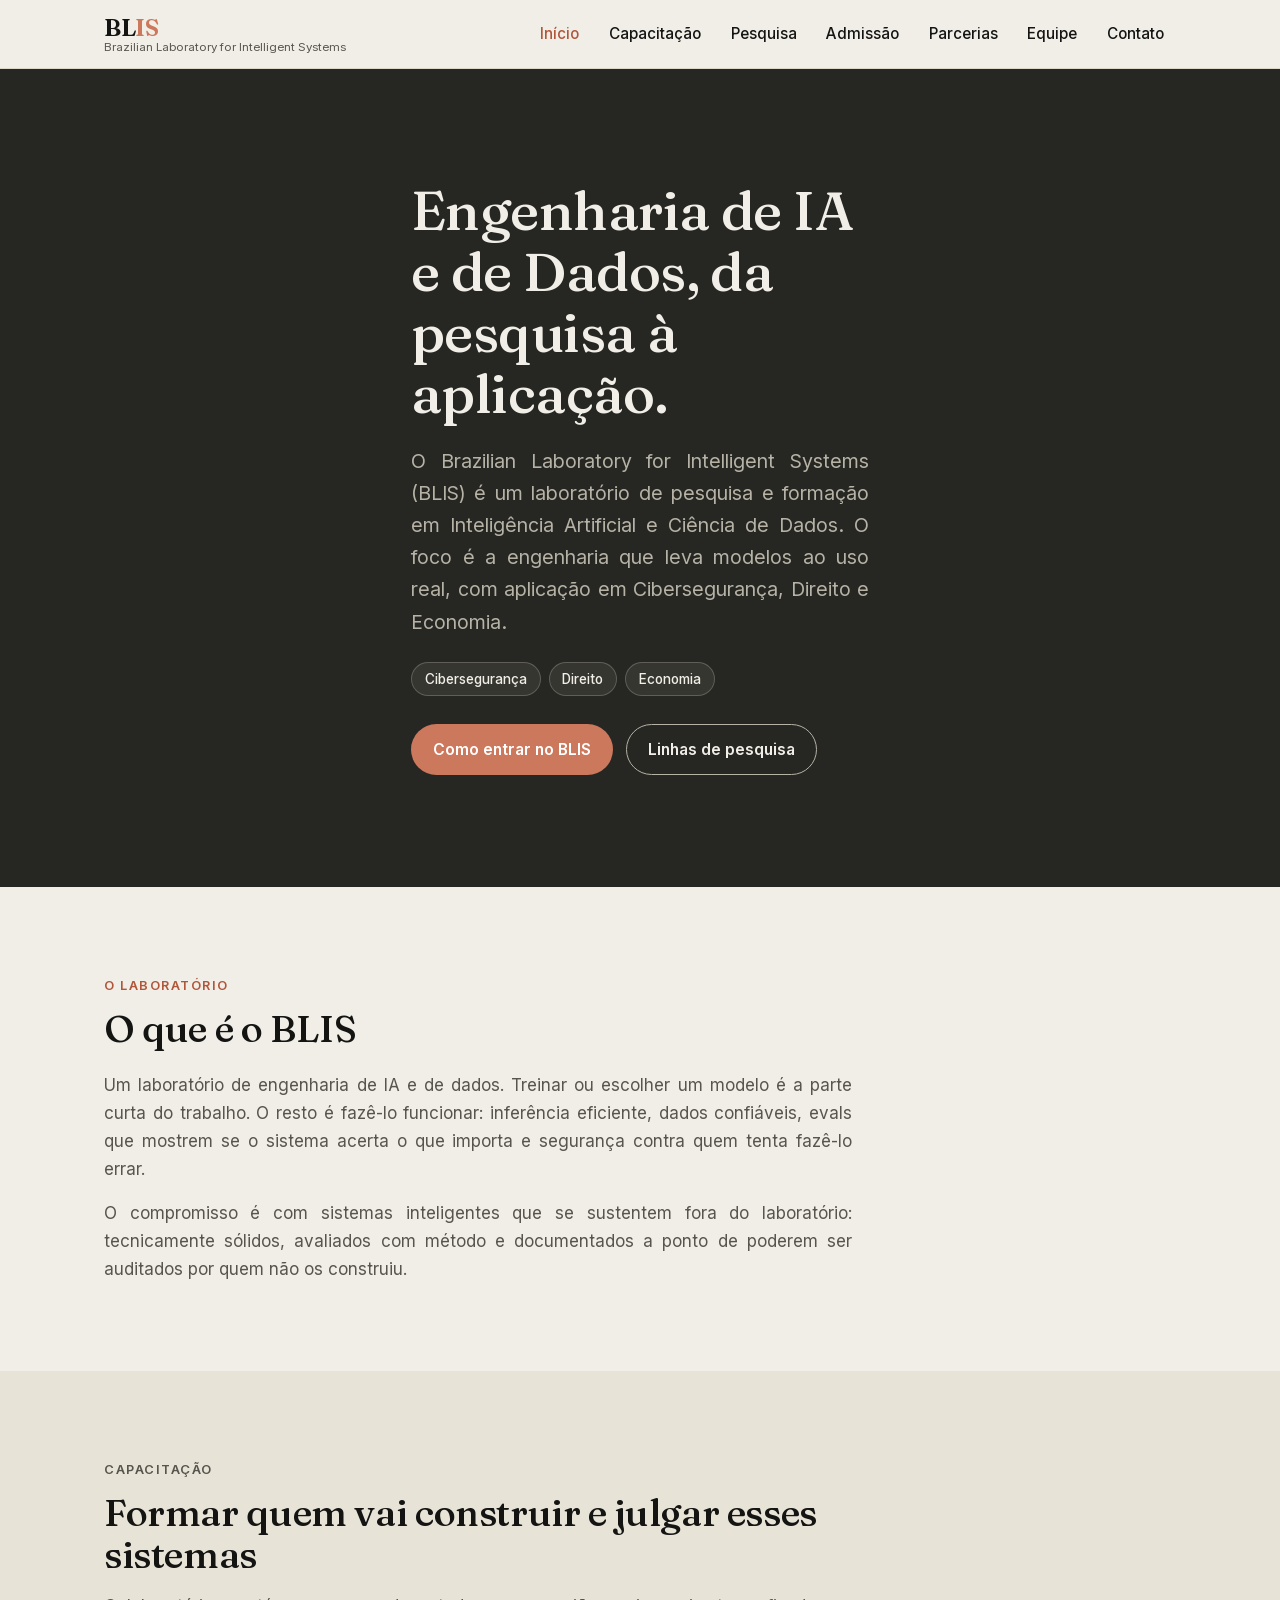
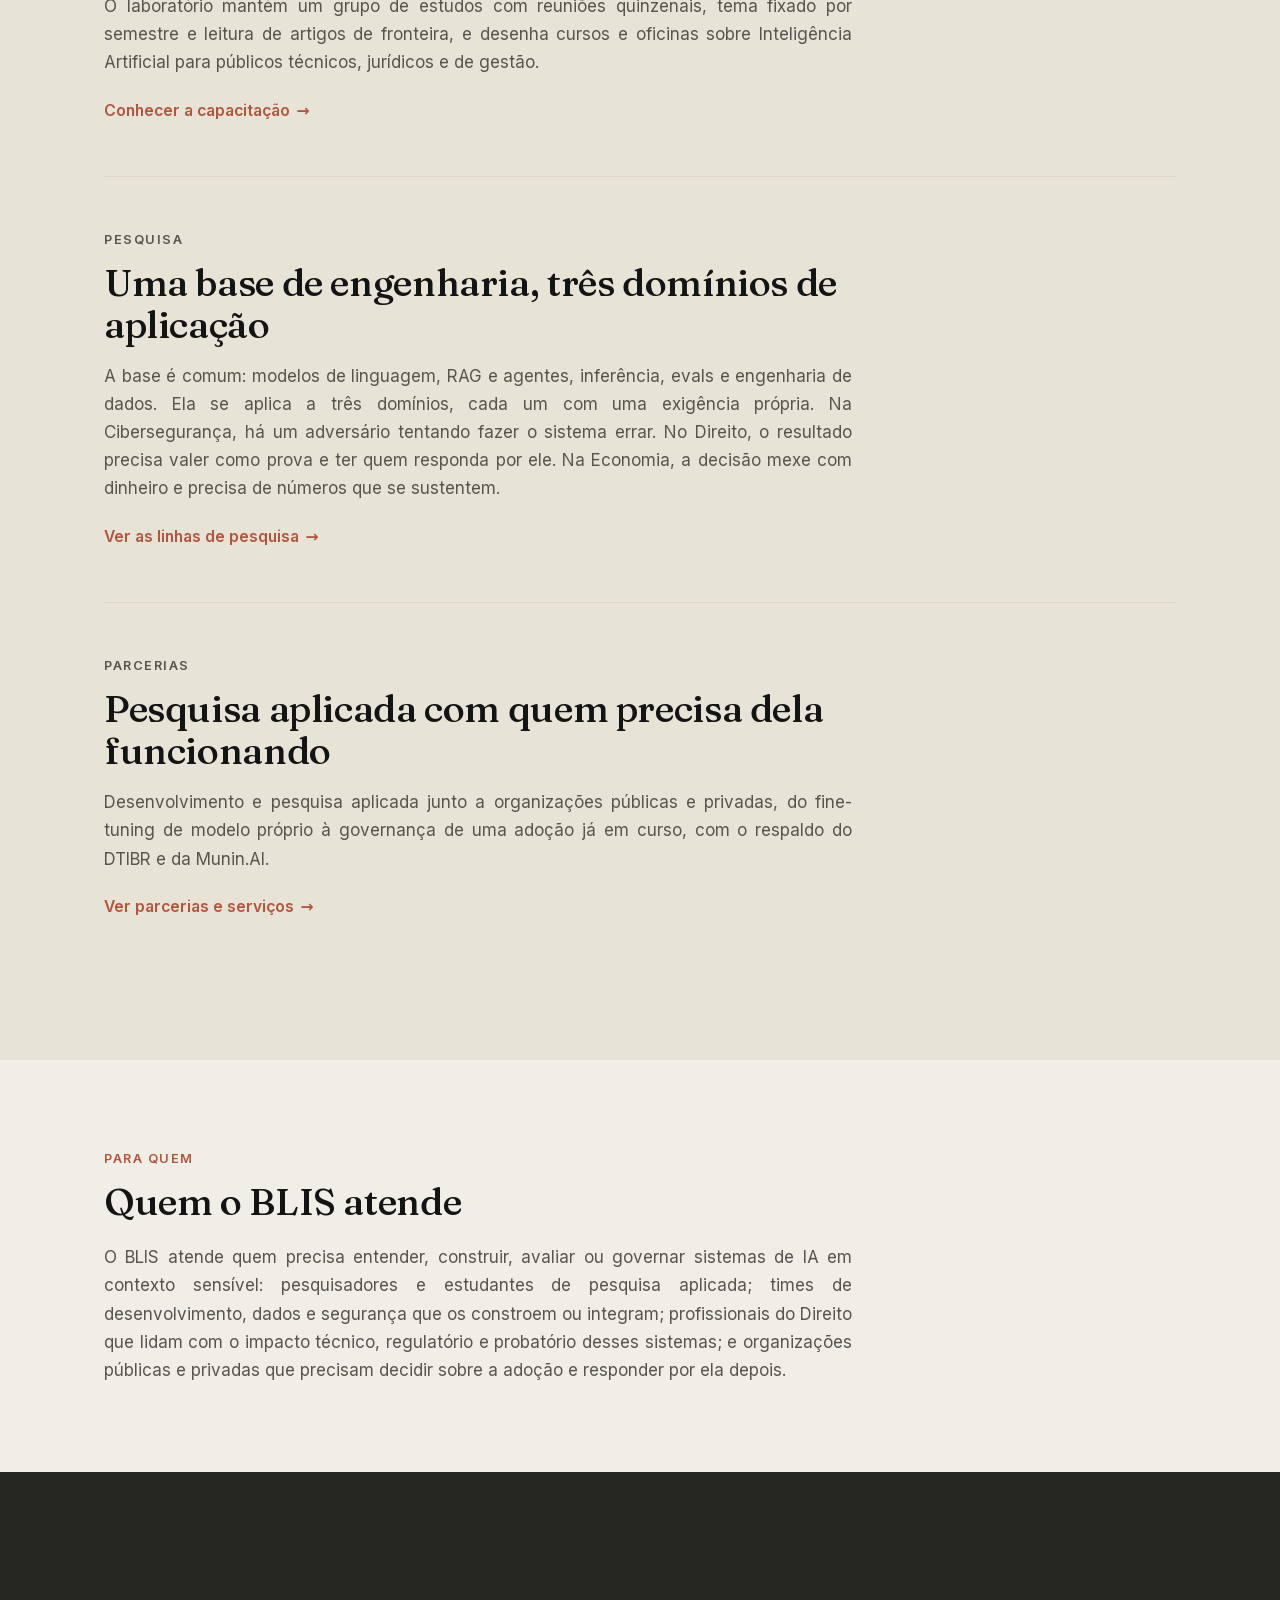
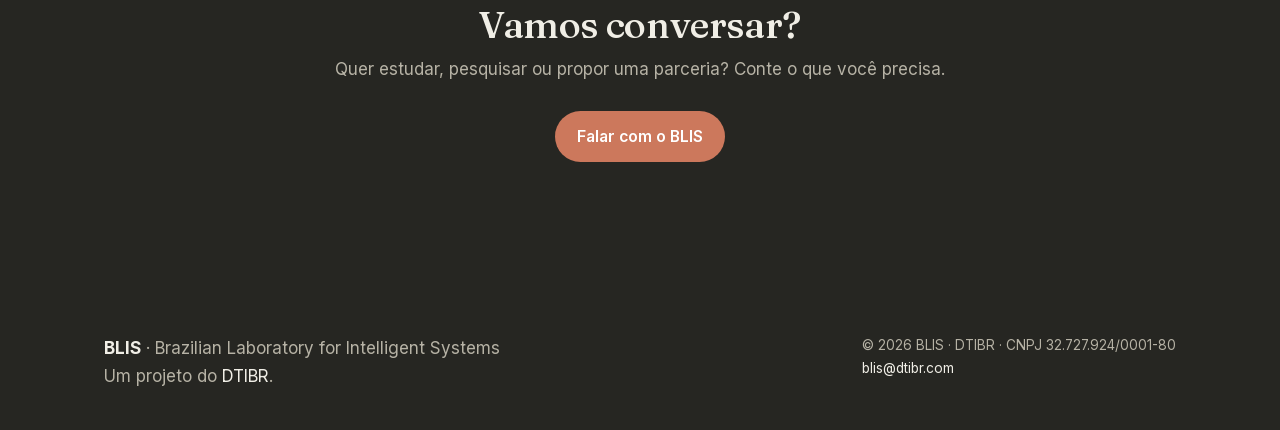
==== commit d7ed4e53: "Publica o site (origem 73fef56)" ====
--- a/index.html
+++ b/index.html
@@ -1 +1 @@
-<!DOCTYPE html><!--MMOrcHQmI8K74X1GmWxqM--><html lang="pt-BR" class="__variable_d8ebd1 __variable_dfbb42"><head><meta charSet="utf-8"/><meta name="viewport" content="width=device-width, initial-scale=1"/><link rel="preload" href="/_next/static/media/af4bf8399d1aacdf-s.p.woff2" as="font" crossorigin="" type="font/woff2"/><link rel="preload" href="/_next/static/media/e4af272ccee01ff0-s.p.woff2" as="font" crossorigin="" type="font/woff2"/><link rel="stylesheet" href="/_next/static/css/9e7c9679f3b67138.css" data-precedence="next"/><link rel="preload" as="script" fetchPriority="low" href="/_next/static/chunks/webpack-a8f1c39429e2d2f2.js"/><script src="/_next/static/chunks/4bd1b696-c023c6e3521b1417.js" async=""></script><script src="/_next/static/chunks/493-e9bfdf98757276c8.js" async=""></script><script src="/_next/static/chunks/main-app-e6e5c3b4a1be13d9.js" async=""></script><script src="/_next/static/chunks/619-ba102abea3e3d0e4.js" async=""></script><script src="/_next/static/chunks/app/layout-e0d198ee7846eac4.js" async=""></script><script src="/_next/static/chunks/app/page-d41753941651f31f.js" async=""></script><meta name="next-size-adjust" content=""/><title>BLIS · Brazilian Laboratory for Intelligent Systems</title><meta name="description" content="Laboratório interdisciplinar de pesquisa, formação e desenvolvimento aplicado na fronteira entre Inteligência Artificial, Direito, Segurança da Informação e Economia."/><meta name="keywords" content="laboratório de inteligência artificial,IA e Direito,IA e Cibersegurança,governança de IA,benchmarks jurídicos,dados sintéticos em cibersegurança,capacitação em IA,IA e economia,parcerias e serviços em IA"/><meta name="robots" content="index, follow"/><meta name="googlebot" content="index, follow"/><meta property="og:title" content="BLIS · Brazilian Laboratory for Intelligent Systems"/><meta property="og:description" content="Laboratório interdisciplinar de pesquisa, formação e desenvolvimento aplicado na fronteira entre Inteligência Artificial, Direito, Segurança da Informação e Economia."/><meta property="og:url" content="https://blis.org.br/"/><meta property="og:site_name" content="BLIS"/><meta property="og:locale" content="pt_BR"/><meta property="og:type" content="website"/><meta name="twitter:card" content="summary_large_image"/><meta name="twitter:title" content="BLIS · Brazilian Laboratory for Intelligent Systems"/><meta name="twitter:description" content="Laboratório interdisciplinar de pesquisa, formação e desenvolvimento aplicado na fronteira entre Inteligência Artificial, Direito, Segurança da Informação e Economia."/><script src="/_next/static/chunks/polyfills-42372ed130431b0a.js" noModule=""></script></head><body><div hidden=""><!--$--><!--/$--></div><a class="skip-link" href="#main">Pular para o conteúdo</a><header class="site-header"><div class="container site-header__inner"><a class="brand" aria-label="BLIS, início" href="/"><span class="brand__mark">BL<span>IS</span></span><span class="brand__full">Brazilian Laboratory for Intelligent Systems</span></a><button class="nav-toggle" aria-expanded="false" aria-controls="nav-menu">Menu</button><nav id="nav-menu" class="nav" data-open="false" aria-label="Navegação principal"><a class="nav__link" aria-current="page" href="/">Início</a><a class="nav__link" href="/capacitacao/">Capacitação</a><a class="nav__link" href="/pesquisa/">Pesquisa</a><a class="nav__link" href="/admissao/">Admissão</a><a class="nav__link" href="/parcerias/">Parcerias</a><a class="nav__link" href="/equipe/">Equipe</a><a class="nav__link" href="/contato/">Contato</a></nav></div></header><main id="main"><section class="section--dark hero"><div class="container hero__inner"><h1>Inteligência Artificial com rigor jurídico, técnico e ético.</h1><p class="hero__sub">O BLIS, <!-- -->Brazilian Laboratory for Intelligent Systems<!-- -->, é um laboratório interdisciplinar dedicado à educação e à pesquisa de ponta na fronteira entre Inteligência Artificial, Direito, Segurança da Informação e Economia.</p><div class="tags"><span class="tag">IA e Direito</span><span class="tag">IA e Segurança da Informação</span><span class="tag">IA e Economia</span></div><div class="btn-row"><a class="btn btn--primary" href="/admissao/">Como entrar no BLIS</a><a class="btn btn--secondary" href="/pesquisa/">Linhas de pesquisa</a></div></div></section><section class="section"><div class="container"><p class="section__eyebrow">O laboratório</p><h2>O que é o BLIS</h2><div class="feature__body"><p>Um laboratório de pesquisa e formação que conecta áreas que costumam andar separadas. Quem escreve a norma raramente treina o modelo, e quem treina o modelo raramente lê a norma. O BLIS existe para ocupar esse vão.</p><p>O compromisso é com sistemas inteligentes que se sustentem nos três planos ao mesmo tempo: tecnicamente sólidos, juridicamente seguros e documentados a ponto de poderem ser auditados por quem não os construiu.</p></div></div></section><section class="section section--alt"><div class="container"><div class="feature"><div class="feature__body"><p class="section__eyebrow">Capacitação</p><h2>Formar quem vai construir e julgar esses sistemas</h2><p>O laboratório mantém um grupo de estudos com reuniões quinzenais, tema fixado por semestre e leitura de artigos de fronteira, e desenha cursos e oficinas sobre Inteligência Artificial para públicos técnicos, jurídicos e de gestão.</p><a class="link-cta" href="/capacitacao/">Conhecer a capacitação</a></div><figure class="figure"><div class="figure__frame"><span class="figure__placeholder" aria-hidden="true">Imagem</span></div><figcaption class="figure__caption">Reunião do Grupo de Estudos do BLIS.</figcaption></figure></div><div class="feature"><div class="feature__body"><p class="section__eyebrow">Pesquisa</p><h2>Três campos onde a IA já mudou o problema</h2><p>Direito, Segurança da Informação e Economia. Em cada um, a pergunta não é se a Inteligência Artificial se aplica, e sim o que ela quebra, o que ela resolve e o que passa a exigir prova. O BLIS trabalha nessa fronteira, com método e com resultado publicável.</p><a class="link-cta" href="/pesquisa/">Ver as linhas de pesquisa</a></div><figure class="figure"><div class="figure__frame"><span class="figure__placeholder" aria-hidden="true">Imagem</span></div><figcaption class="figure__caption">Trabalho de pesquisa nas três linhas do laboratório.</figcaption></figure></div><div class="feature"><div class="feature__body"><p class="section__eyebrow">Parcerias</p><h2>Pesquisa aplicada com quem precisa dela funcionando</h2><p>Desenvolvimento e pesquisa aplicada junto a organizações públicas e privadas, do fine-tuning de modelo próprio à governança de uma adoção já em curso, com o respaldo do DTIBR e da Munin.AI.</p><a class="link-cta" href="/parcerias/">Ver parcerias e serviços</a></div><figure class="figure"><div class="figure__frame"><span class="figure__placeholder" aria-hidden="true">Imagem</span></div><figcaption class="figure__caption">Projetos conduzidos em parceria com instituições públicas e privadas.</figcaption></figure></div></div></section><section class="section"><div class="container"><p class="section__eyebrow">Para quem</p><h2>Quem o BLIS atende</h2><div class="feature__body"><p>O BLIS atende quem precisa entender, construir, avaliar ou governar sistemas de IA em contexto sensível: pesquisadores e estudantes de pesquisa aplicada; profissionais do Direito que lidam com o impacto técnico, regulatório e probatório desses sistemas; times de desenvolvimento, dados e segurança que os constroem ou integram; e organizações públicas e privadas que precisam decidir sobre a adoção e responder por ela depois.</p></div></div></section><section class="section section--dark"><div class="container"><div class="callout callout--bare"><h2>Vamos conversar?</h2><p>Quer estudar, pesquisar ou propor uma parceria? Conte o que você precisa.</p><div class="btn-row btn-row--center"><a class="btn btn--primary" href="/contato/">Falar com o BLIS</a></div></div></div></section><!--$--><!--/$--></main><footer class="site-footer"><div class="container site-footer__inner"><div><strong>BLIS</strong> · <!-- -->Brazilian Laboratory for Intelligent Systems<br/>Um projeto do<!-- --> <a href="https://www.dtibr.com/" target="_blank" rel="noopener noreferrer">DTIBR</a>.</div><div class="site-footer__meta">© <!-- -->2026<!-- --> <!-- -->BLIS<!-- --> · DTIBR · CNPJ <!-- -->32.727.924/0001-80<br/><a href="mailto:blis@dtibr.com">blis@dtibr.com</a></div></div></footer><script src="/_next/static/chunks/webpack-a8f1c39429e2d2f2.js" id="_R_" async=""></script><script>(self.__next_f=self.__next_f||[]).push([0])</script><script>self.__next_f.push([1,"1:\"$Sreact.fragment\"\n2:I[4537,[\"619\",\"static/chunks/619-ba102abea3e3d0e4.js\",\"177\",\"static/chunks/app/layout-e0d198ee7846eac4.js\"],\"Header\"]\n3:I[9766,[],\"\"]\n4:I[8924,[],\"\"]\n5:I[2619,[\"619\",\"static/chunks/619-ba102abea3e3d0e4.js\",\"974\",\"static/chunks/app/page-d41753941651f31f.js\"],\"\"]\ne:I[7150,[],\"\"]\n:HL[\"/_next/static/media/af4bf8399d1aacdf-s.p.woff2\",\"font\",{\"crossOrigin\":\"\",\"type\":\"font/woff2\"}]\n:HL[\"/_next/static/media/e4af272ccee01ff0-s.p.woff2\",\"font\",{\"crossOrigin\":\"\",\"type\":\"font/woff2\"}]\n:HL[\"/_next/static/css/9e7c9679f3b67138.css\",\"style\"]\n"])</script><script>self.__next_f.push([1,"0:{\"P\":null,\"b\":\"MMOrcHQmI8K74X1GmWxqM\",\"p\":\"\",\"c\":[\"\",\"\"],\"i\":false,\"f\":[[[\"\",{\"children\":[\"__PAGE__\",{}]},\"$undefined\",\"$undefined\",true],[\"\",[\"$\",\"$1\",\"c\",{\"children\":[[[\"$\",\"link\",\"0\",{\"rel\":\"stylesheet\",\"href\":\"/_next/static/css/9e7c9679f3b67138.css\",\"precedence\":\"next\",\"crossOrigin\":\"$undefined\",\"nonce\":\"$undefined\"}]],[\"$\",\"html\",null,{\"lang\":\"pt-BR\",\"className\":\"__variable_d8ebd1 __variable_dfbb42\",\"children\":[\"$\",\"body\",null,{\"children\":[[\"$\",\"a\",null,{\"className\":\"skip-link\",\"href\":\"#main\",\"children\":\"Pular para o conteúdo\"}],[\"$\",\"$L2\",null,{}],[\"$\",\"main\",null,{\"id\":\"main\",\"children\":[\"$\",\"$L3\",null,{\"parallelRouterKey\":\"children\",\"error\":\"$undefined\",\"errorStyles\":\"$undefined\",\"errorScripts\":\"$undefined\",\"template\":[\"$\",\"$L4\",null,{}],\"templateStyles\":\"$undefined\",\"templateScripts\":\"$undefined\",\"notFound\":[[\"$\",\"section\",null,{\"className\":\"section\",\"children\":[\"$\",\"div\",null,{\"className\":\"container notfound\",\"children\":[[\"$\",\"p\",null,{\"className\":\"notfound__code\",\"children\":\"404\"}],[\"$\",\"h1\",null,{\"children\":\"Página não encontrada\"}],[\"$\",\"p\",null,{\"className\":\"section__intro\",\"style\":{\"marginInline\":\"auto\"},\"children\":\"O endereço que você tentou acessar não existe ou foi movido.\"}],[\"$\",\"div\",null,{\"className\":\"btn-row btn-row--center\",\"children\":[\"$\",\"$L5\",null,{\"className\":\"btn btn--primary\",\"href\":\"/\",\"children\":\"Voltar ao início\"}]}]]}]}],[]],\"forbidden\":\"$undefined\",\"unauthorized\":\"$undefined\"}]}],[\"$\",\"footer\",null,{\"className\":\"site-footer\",\"children\":[\"$\",\"div\",null,{\"className\":\"container site-footer__inner\",\"children\":[[\"$\",\"div\",null,{\"children\":[[\"$\",\"strong\",null,{\"children\":\"BLIS\"}],\" · \",\"Brazilian Laboratory for Intelligent Systems\",[\"$\",\"br\",null,{}],\"Um projeto do\",\" \",[\"$\",\"a\",null,{\"href\":\"https://www.dtibr.com/\",\"target\":\"_blank\",\"rel\":\"noopener noreferrer\",\"children\":\"DTIBR\"}],\".\"]}],[\"$\",\"div\",null,{\"className\":\"site-footer__meta\",\"children\":[\"© \",2026,\" \",\"BLIS\",\" · DTIBR · CNPJ \",\"32.727.924/0001-80\",[\"$\",\"br\",null,{}],[\"$\",\"a\",null,{\"href\":\"mailto:blis@dtibr.com\",\"children\":\"blis@dtibr.com\"}]]}]]}]}]]}]}]]}],{\"children\":[\"__PAGE__\",[\"$\",\"$1\",\"c\",{\"children\":[[[\"$\",\"section\",null,{\"className\":\"section--dark hero\",\"children\":[\"$\",\"div\",null,{\"className\":\"container hero__inner\",\"children\":[[\"$\",\"h1\",null,{\"children\":\"Inteligência Artificial com rigor jurídico, técnico e ético.\"}],[\"$\",\"p\",null,{\"className\":\"hero__sub\",\"children\":[\"O BLIS, \",\"Brazilian Laboratory for Intelligent Systems\",\", é um laboratório interdisciplinar dedicado à educação e à pesquisa de ponta na fronteira entre Inteligência Artificial, Direito, Segurança da Informação e Economia.\"]}],[\"$\",\"div\",null,{\"className\":\"tags\",\"children\":[[\"$\",\"span\",null,{\"className\":\"tag\",\"children\":\"IA e Direito\"}],[\"$\",\"span\",null,{\"className\":\"tag\",\"children\":\"IA e Segurança da Informação\"}],[\"$\",\"span\",null,{\"className\":\"tag\",\"children\":\"IA e Economia\"}]]}],[\"$\",\"div\",null,{\"className\":\"btn-row\",\"children\":[[\"$\",\"$L5\",null,{\"className\":\"btn btn--primary\",\"href\":\"/admissao/\",\"children\":\"Como entrar no BLIS\"}],[\"$\",\"$L5\",null,{\"className\":\"btn btn--secondary\",\"href\":\"/pesquisa/\",\"children\":\"Linhas de pesquisa\"}]]}]]}]}],[\"$\",\"section\",null,{\"className\":\"section\",\"children\":[\"$\",\"div\",null,{\"className\":\"container\",\"children\":[[\"$\",\"p\",null,{\"className\":\"section__eyebrow\",\"children\":\"O laboratório\"}],[\"$\",\"h2\",null,{\"children\":\"O que é o BLIS\"}],[\"$\",\"div\",null,{\"className\":\"feature__body\",\"children\":[[\"$\",\"p\",null,{\"children\":\"Um laboratório de pesquisa e formação que conecta áreas que costumam andar separadas. Quem escreve a norma raramente treina o modelo, e quem treina o modelo raramente lê a norma. O BLIS existe para ocupar esse vão.\"}],[\"$\",\"p\",null,{\"children\":\"O compromisso é com sistemas inteligentes que se sustentem nos três planos ao mesmo tempo: tecnicamente sólidos, juridicamente seguros e documentados a ponto de poderem ser auditados por quem não os construiu.\"}]]}]]}]}],[\"$\",\"section\",null,{\"className\":\"section section--alt\",\"children\":[\"$\",\"div\",null,{\"className\":\"container\",\"children\":[[\"$\",\"div\",\"/capacitacao/\",{\"className\":\"feature\",\"children\":[[\"$\",\"div\",null,{\"className\":\"feature__body\",\"children\":[[\"$\",\"p\",null,{\"className\":\"section__eyebrow\",\"children\":\"Capacitação\"}],[\"$\",\"h2\",null,{\"children\":\"Formar quem vai construir e julgar esses sistemas\"}],[\"$\",\"p\",null,{\"children\":\"O laboratório mantém um grupo de estudos com reuniões quinzenais, tema fixado por semestre e leitura de artigos de fronteira, e desenha cursos e oficinas sobre Inteligência Artificial para públicos técnicos, jurídicos e de gestão.\"}],\"$L6\"]}],\"$L7\"]}],\"$L8\",\"$L9\"]}]}],\"$La\",\"$Lb\"],null,\"$Lc\"]}],{},null,false]},null,false],\"$Ld\",false]],\"m\":\"$undefined\",\"G\":[\"$e\",[]],\"s\":false,\"S\":true}\n"])</script><script>self.__next_f.push([1,"f:I[4431,[],\"OutletBoundary\"]\n11:I[5278,[],\"AsyncMetadataOutlet\"]\n13:I[4431,[],\"ViewportBoundary\"]\n15:I[4431,[],\"MetadataBoundary\"]\n16:\"$Sreact.suspense\"\n6:[\"$\",\"$L5\",null,{\"className\":\"link-cta\",\"href\":\"/capacitacao/\",\"children\":\"Conhecer a capacitação\"}]\n7:[\"$\",\"figure\",null,{\"className\":\"figure\",\"children\":[[\"$\",\"div\",null,{\"className\":\"figure__frame\",\"children\":[\"$\",\"span\",null,{\"className\":\"figure__placeholder\",\"aria-hidden\":\"true\",\"children\":\"Imagem\"}]}],[\"$\",\"figcaption\",null,{\"className\":\"figure__caption\",\"children\":\"Reunião do Grupo de Estudos do BLIS.\"}]]}]\n"])</script><script>self.__next_f.push([1,"8:[\"$\",\"div\",\"/pesquisa/\",{\"className\":\"feature\",\"children\":[[\"$\",\"div\",null,{\"className\":\"feature__body\",\"children\":[[\"$\",\"p\",null,{\"className\":\"section__eyebrow\",\"children\":\"Pesquisa\"}],[\"$\",\"h2\",null,{\"children\":\"Três campos onde a IA já mudou o problema\"}],[\"$\",\"p\",null,{\"children\":\"Direito, Segurança da Informação e Economia. Em cada um, a pergunta não é se a Inteligência Artificial se aplica, e sim o que ela quebra, o que ela resolve e o que passa a exigir prova. O BLIS trabalha nessa fronteira, com método e com resultado publicável.\"}],[\"$\",\"$L5\",null,{\"className\":\"link-cta\",\"href\":\"/pesquisa/\",\"children\":\"Ver as linhas de pesquisa\"}]]}],[\"$\",\"figure\",null,{\"className\":\"figure\",\"children\":[[\"$\",\"div\",null,{\"className\":\"figure__frame\",\"children\":[\"$\",\"span\",null,{\"className\":\"figure__placeholder\",\"aria-hidden\":\"true\",\"children\":\"Imagem\"}]}],[\"$\",\"figcaption\",null,{\"className\":\"figure__caption\",\"children\":\"Trabalho de pesquisa nas três linhas do laboratório.\"}]]}]]}]\n"])</script><script>self.__next_f.push([1,"9:[\"$\",\"div\",\"/parcerias/\",{\"className\":\"feature\",\"children\":[[\"$\",\"div\",null,{\"className\":\"feature__body\",\"children\":[[\"$\",\"p\",null,{\"className\":\"section__eyebrow\",\"children\":\"Parcerias\"}],[\"$\",\"h2\",null,{\"children\":\"Pesquisa aplicada com quem precisa dela funcionando\"}],[\"$\",\"p\",null,{\"children\":\"Desenvolvimento e pesquisa aplicada junto a organizações públicas e privadas, do fine-tuning de modelo próprio à governança de uma adoção já em curso, com o respaldo do DTIBR e da Munin.AI.\"}],[\"$\",\"$L5\",null,{\"className\":\"link-cta\",\"href\":\"/parcerias/\",\"children\":\"Ver parcerias e serviços\"}]]}],[\"$\",\"figure\",null,{\"className\":\"figure\",\"children\":[[\"$\",\"div\",null,{\"className\":\"figure__frame\",\"children\":[\"$\",\"span\",null,{\"className\":\"figure__placeholder\",\"aria-hidden\":\"true\",\"children\":\"Imagem\"}]}],[\"$\",\"figcaption\",null,{\"className\":\"figure__caption\",\"children\":\"Projetos conduzidos em parceria com instituições públicas e privadas.\"}]]}]]}]\n"])</script><script>self.__next_f.push([1,"a:[\"$\",\"section\",null,{\"className\":\"section\",\"children\":[\"$\",\"div\",null,{\"className\":\"container\",\"children\":[[\"$\",\"p\",null,{\"className\":\"section__eyebrow\",\"children\":\"Para quem\"}],[\"$\",\"h2\",null,{\"children\":\"Quem o BLIS atende\"}],[\"$\",\"div\",null,{\"className\":\"feature__body\",\"children\":[\"$\",\"p\",null,{\"children\":\"O BLIS atende quem precisa entender, construir, avaliar ou governar sistemas de IA em contexto sensível: pesquisadores e estudantes de pesquisa aplicada; profissionais do Direito que lidam com o impacto técnico, regulatório e probatório desses sistemas; times de desenvolvimento, dados e segurança que os constroem ou integram; e organizações públicas e privadas que precisam decidir sobre a adoção e responder por ela depois.\"}]}]]}]}]\n"])</script><script>self.__next_f.push([1,"b:[\"$\",\"section\",null,{\"className\":\"section section--dark\",\"children\":[\"$\",\"div\",null,{\"className\":\"container\",\"children\":[\"$\",\"div\",null,{\"className\":\"callout callout--bare\",\"children\":[[\"$\",\"h2\",null,{\"children\":\"Vamos conversar?\"}],[\"$\",\"p\",null,{\"children\":\"Quer estudar, pesquisar ou propor uma parceria? Conte o que você precisa.\"}],[\"$\",\"div\",null,{\"className\":\"btn-row btn-row--center\",\"children\":[\"$\",\"$L5\",null,{\"className\":\"btn btn--primary\",\"href\":\"/contato/\",\"children\":\"Falar com o BLIS\"}]}]]}]}]}]\nc:[\"$\",\"$Lf\",null,{\"children\":[\"$L10\",[\"$\",\"$L11\",null,{\"promise\":\"$@12\"}]]}]\nd:[\"$\",\"$1\",\"h\",{\"children\":[null,[[\"$\",\"$L13\",null,{\"children\":\"$L14\"}],[\"$\",\"meta\",null,{\"name\":\"next-size-adjust\",\"content\":\"\"}]],[\"$\",\"$L15\",null,{\"children\":[\"$\",\"div\",null,{\"hidden\":true,\"children\":[\"$\",\"$16\",null,{\"fallback\":null,\"children\":\"$L17\"}]}]}]]}]\n"])</script><script>self.__next_f.push([1,"14:[[\"$\",\"meta\",\"0\",{\"charSet\":\"utf-8\"}],[\"$\",\"meta\",\"1\",{\"name\":\"viewport\",\"content\":\"width=device-width, initial-scale=1\"}]]\n10:null\n"])</script><script>self.__next_f.push([1,"12:{\"metadata\":[[\"$\",\"title\",\"0\",{\"children\":\"BLIS · Brazilian Laboratory for Intelligent Systems\"}],[\"$\",\"meta\",\"1\",{\"name\":\"description\",\"content\":\"Laboratório interdisciplinar de pesquisa, formação e desenvolvimento aplicado na fronteira entre Inteligência Artificial, Direito, Segurança da Informação e Economia.\"}],[\"$\",\"meta\",\"2\",{\"name\":\"keywords\",\"content\":\"laboratório de inteligência artificial,IA e Direito,IA e Cibersegurança,governança de IA,benchmarks jurídicos,dados sintéticos em cibersegurança,capacitação em IA,IA e economia,parcerias e serviços em IA\"}],[\"$\",\"meta\",\"3\",{\"name\":\"robots\",\"content\":\"index, follow\"}],[\"$\",\"meta\",\"4\",{\"name\":\"googlebot\",\"content\":\"index, follow\"}],[\"$\",\"meta\",\"5\",{\"property\":\"og:title\",\"content\":\"BLIS · Brazilian Laboratory for Intelligent Systems\"}],[\"$\",\"meta\",\"6\",{\"property\":\"og:description\",\"content\":\"Laboratório interdisciplinar de pesquisa, formação e desenvolvimento aplicado na fronteira entre Inteligência Artificial, Direito, Segurança da Informação e Economia.\"}],[\"$\",\"meta\",\"7\",{\"property\":\"og:url\",\"content\":\"https://blis.org.br/\"}],[\"$\",\"meta\",\"8\",{\"property\":\"og:site_name\",\"content\":\"BLIS\"}],[\"$\",\"meta\",\"9\",{\"property\":\"og:locale\",\"content\":\"pt_BR\"}],[\"$\",\"meta\",\"10\",{\"property\":\"og:type\",\"content\":\"website\"}],[\"$\",\"meta\",\"11\",{\"name\":\"twitter:card\",\"content\":\"summary_large_image\"}],[\"$\",\"meta\",\"12\",{\"name\":\"twitter:title\",\"content\":\"BLIS · Brazilian Laboratory for Intelligent Systems\"}],[\"$\",\"meta\",\"13\",{\"name\":\"twitter:description\",\"content\":\"Laboratório interdisciplinar de pesquisa, formação e desenvolvimento aplicado na fronteira entre Inteligência Artificial, Direito, Segurança da Informação e Economia.\"}]],\"error\":null,\"digest\":\"$undefined\"}\n"])</script><script>self.__next_f.push([1,"17:\"$12:metadata\"\n"])</script></body></html>+<!DOCTYPE html><!--InP3K_XvSzGVeUH6N9G5v--><html lang="pt-BR" class="__variable_d8ebd1 __variable_dfbb42"><head><meta charSet="utf-8"/><meta name="viewport" content="width=device-width, initial-scale=1"/><link rel="preload" href="/_next/static/media/af4bf8399d1aacdf-s.p.woff2" as="font" crossorigin="" type="font/woff2"/><link rel="preload" href="/_next/static/media/e4af272ccee01ff0-s.p.woff2" as="font" crossorigin="" type="font/woff2"/><link rel="stylesheet" href="/_next/static/css/ea8e1727cd3ea5cb.css" data-precedence="next"/><link rel="preload" as="script" fetchPriority="low" href="/_next/static/chunks/webpack-a8f1c39429e2d2f2.js"/><script src="/_next/static/chunks/4bd1b696-c023c6e3521b1417.js" async=""></script><script src="/_next/static/chunks/493-e9bfdf98757276c8.js" async=""></script><script src="/_next/static/chunks/main-app-e6e5c3b4a1be13d9.js" async=""></script><script src="/_next/static/chunks/619-ba102abea3e3d0e4.js" async=""></script><script src="/_next/static/chunks/app/layout-e0d198ee7846eac4.js" async=""></script><script src="/_next/static/chunks/app/page-d41753941651f31f.js" async=""></script><meta name="next-size-adjust" content=""/><title>BLIS · Brazilian Laboratory for Intelligent Systems</title><meta name="description" content="Laboratório de pesquisa, formação e desenvolvimento em Inteligência Artificial e Ciência de Dados, com foco em Engenharia de IA e de Dados aplicada a Cibersegurança, Direito e Economia."/><meta name="keywords" content="laboratório de inteligência artificial,IA e Direito,IA e Cibersegurança,governança de IA,benchmarks jurídicos,dados sintéticos em cibersegurança,capacitação em IA,IA e economia,parcerias e serviços em IA"/><meta name="robots" content="index, follow"/><meta name="googlebot" content="index, follow"/><meta property="og:title" content="BLIS · Brazilian Laboratory for Intelligent Systems"/><meta property="og:description" content="Laboratório de pesquisa, formação e desenvolvimento em Inteligência Artificial e Ciência de Dados, com foco em Engenharia de IA e de Dados aplicada a Cibersegurança, Direito e Economia."/><meta property="og:url" content="https://blis.org.br/"/><meta property="og:site_name" content="BLIS"/><meta property="og:locale" content="pt_BR"/><meta property="og:type" content="website"/><meta name="twitter:card" content="summary_large_image"/><meta name="twitter:title" content="BLIS · Brazilian Laboratory for Intelligent Systems"/><meta name="twitter:description" content="Laboratório de pesquisa, formação e desenvolvimento em Inteligência Artificial e Ciência de Dados, com foco em Engenharia de IA e de Dados aplicada a Cibersegurança, Direito e Economia."/><script src="/_next/static/chunks/polyfills-42372ed130431b0a.js" noModule=""></script></head><body><div hidden=""><!--$--><!--/$--></div><a class="skip-link" href="#main">Pular para o conteúdo</a><header class="site-header"><div class="container site-header__inner"><a class="brand" aria-label="BLIS, início" href="/"><span class="brand__mark">BL<span>IS</span></span><span class="brand__full">Brazilian Laboratory for Intelligent Systems</span></a><button class="nav-toggle" aria-expanded="false" aria-controls="nav-menu">Menu</button><nav id="nav-menu" class="nav" data-open="false" aria-label="Navegação principal"><a class="nav__link" aria-current="page" href="/">Início</a><a class="nav__link" href="/capacitacao/">Capacitação</a><a class="nav__link" href="/pesquisa/">Pesquisa</a><a class="nav__link" href="/admissao/">Admissão</a><a class="nav__link" href="/parcerias/">Parcerias</a><a class="nav__link" href="/equipe/">Equipe</a><a class="nav__link" href="/contato/">Contato</a></nav></div></header><main id="main"><section class="section--dark hero"><div class="container hero__inner"><h1>Engenharia de IA e de Dados, da pesquisa à aplicação.</h1><p class="hero__sub">O <!-- -->Brazilian Laboratory for Intelligent Systems<!-- --> (BLIS) é um laboratório de pesquisa e formação em Inteligência Artificial e Ciência de Dados. O foco é a engenharia que leva modelos ao uso real, com aplicação em Cibersegurança, Direito e Economia.</p><div class="tags"><span class="tag">Cibersegurança</span><span class="tag">Direito</span><span class="tag">Economia</span></div><div class="btn-row"><a class="btn btn--primary" href="/admissao/">Como entrar no BLIS</a><a class="btn btn--secondary" href="/pesquisa/">Linhas de pesquisa</a></div></div></section><section class="section"><div class="container"><p class="section__eyebrow">O laboratório</p><h2>O que é o BLIS</h2><div class="feature__body"><p>Um laboratório de engenharia de IA e de dados. Treinar ou escolher um modelo é a parte curta do trabalho. O resto é fazê-lo funcionar: inferência eficiente, dados confiáveis, evals que mostrem se o sistema acerta o que importa e segurança contra quem tenta fazê-lo errar.</p><p>O compromisso é com sistemas inteligentes que se sustentem fora do laboratório: tecnicamente sólidos, avaliados com método e documentados a ponto de poderem ser auditados por quem não os construiu.</p></div></div></section><section class="section section--alt"><div class="container"><div class="feature"><div class="feature__body"><p class="section__eyebrow">Capacitação</p><h2>Formar quem vai construir e julgar esses sistemas</h2><p>O laboratório mantém um grupo de estudos com reuniões quinzenais, tema fixado por semestre e leitura de artigos de fronteira, e desenha cursos e oficinas sobre Inteligência Artificial para públicos técnicos, jurídicos e de gestão.</p><a class="link-cta" href="/capacitacao/">Conhecer a capacitação</a></div></div><div class="feature"><div class="feature__body"><p class="section__eyebrow">Pesquisa</p><h2>Uma base de engenharia, três domínios de aplicação</h2><p>A base é comum: modelos de linguagem, RAG e agentes, inferência, evals e engenharia de dados. Ela se aplica a três domínios, cada um com uma exigência própria. Na Cibersegurança, há um adversário tentando fazer o sistema errar. No Direito, o resultado precisa valer como prova e ter quem responda por ele. Na Economia, a decisão mexe com dinheiro e precisa de números que se sustentem.</p><a class="link-cta" href="/pesquisa/">Ver as linhas de pesquisa</a></div></div><div class="feature"><div class="feature__body"><p class="section__eyebrow">Parcerias</p><h2>Pesquisa aplicada com quem precisa dela funcionando</h2><p>Desenvolvimento e pesquisa aplicada junto a organizações públicas e privadas, do fine-tuning de modelo próprio à governança de uma adoção já em curso, com o respaldo do DTIBR e da Munin.AI.</p><a class="link-cta" href="/parcerias/">Ver parcerias e serviços</a></div></div></div></section><section class="section"><div class="container"><p class="section__eyebrow">Para quem</p><h2>Quem o BLIS atende</h2><div class="feature__body"><p>O BLIS atende quem precisa entender, construir, avaliar ou governar sistemas de IA em contexto sensível: pesquisadores e estudantes de pesquisa aplicada; times de desenvolvimento, dados e segurança que os constroem ou integram; profissionais do Direito que lidam com o impacto técnico, regulatório e probatório desses sistemas; e organizações públicas e privadas que precisam decidir sobre a adoção e responder por ela depois.</p></div></div></section><section class="section section--dark"><div class="container"><div class="callout callout--bare"><h2>Vamos conversar?</h2><p>Quer estudar, pesquisar ou propor uma parceria? Conte o que você precisa.</p><div class="btn-row btn-row--center"><a class="btn btn--primary" href="/contato/">Falar com o BLIS</a></div></div></div></section><!--$--><!--/$--></main><footer class="site-footer"><div class="container site-footer__inner"><div><strong>BLIS</strong> · <!-- -->Brazilian Laboratory for Intelligent Systems<br/>Um projeto do<!-- --> <a href="https://www.dtibr.com/" target="_blank" rel="noopener noreferrer">DTIBR</a>.</div><div class="site-footer__meta">© <!-- -->2026<!-- --> <!-- -->BLIS<!-- --> · DTIBR · CNPJ <!-- -->32.727.924/0001-80<br/><a href="mailto:blis@dtibr.com">blis@dtibr.com</a></div></div></footer><script src="/_next/static/chunks/webpack-a8f1c39429e2d2f2.js" id="_R_" async=""></script><script>(self.__next_f=self.__next_f||[]).push([0])</script><script>self.__next_f.push([1,"1:\"$Sreact.fragment\"\n2:I[4537,[\"619\",\"static/chunks/619-ba102abea3e3d0e4.js\",\"177\",\"static/chunks/app/layout-e0d198ee7846eac4.js\"],\"Header\"]\n3:I[9766,[],\"\"]\n4:I[8924,[],\"\"]\n5:I[2619,[\"619\",\"static/chunks/619-ba102abea3e3d0e4.js\",\"974\",\"static/chunks/app/page-d41753941651f31f.js\"],\"\"]\ne:I[7150,[],\"\"]\n:HL[\"/_next/static/media/af4bf8399d1aacdf-s.p.woff2\",\"font\",{\"crossOrigin\":\"\",\"type\":\"font/woff2\"}]\n:HL[\"/_next/static/media/e4af272ccee01ff0-s.p.woff2\",\"font\",{\"crossOrigin\":\"\",\"type\":\"font/woff2\"}]\n:HL[\"/_next/static/css/ea8e1727cd3ea5cb.css\",\"style\"]\n"])</script><script>self.__next_f.push([1,"0:{\"P\":null,\"b\":\"InP3K_XvSzGVeUH6N9G5v\",\"p\":\"\",\"c\":[\"\",\"\"],\"i\":false,\"f\":[[[\"\",{\"children\":[\"__PAGE__\",{}]},\"$undefined\",\"$undefined\",true],[\"\",[\"$\",\"$1\",\"c\",{\"children\":[[[\"$\",\"link\",\"0\",{\"rel\":\"stylesheet\",\"href\":\"/_next/static/css/ea8e1727cd3ea5cb.css\",\"precedence\":\"next\",\"crossOrigin\":\"$undefined\",\"nonce\":\"$undefined\"}]],[\"$\",\"html\",null,{\"lang\":\"pt-BR\",\"className\":\"__variable_d8ebd1 __variable_dfbb42\",\"children\":[\"$\",\"body\",null,{\"children\":[[\"$\",\"a\",null,{\"className\":\"skip-link\",\"href\":\"#main\",\"children\":\"Pular para o conteúdo\"}],[\"$\",\"$L2\",null,{}],[\"$\",\"main\",null,{\"id\":\"main\",\"children\":[\"$\",\"$L3\",null,{\"parallelRouterKey\":\"children\",\"error\":\"$undefined\",\"errorStyles\":\"$undefined\",\"errorScripts\":\"$undefined\",\"template\":[\"$\",\"$L4\",null,{}],\"templateStyles\":\"$undefined\",\"templateScripts\":\"$undefined\",\"notFound\":[[\"$\",\"section\",null,{\"className\":\"section\",\"children\":[\"$\",\"div\",null,{\"className\":\"container notfound\",\"children\":[[\"$\",\"p\",null,{\"className\":\"notfound__code\",\"children\":\"404\"}],[\"$\",\"h1\",null,{\"children\":\"Página não encontrada\"}],[\"$\",\"p\",null,{\"className\":\"section__intro\",\"style\":{\"marginInline\":\"auto\"},\"children\":\"O endereço que você tentou acessar não existe ou foi movido.\"}],[\"$\",\"div\",null,{\"className\":\"btn-row btn-row--center\",\"children\":[\"$\",\"$L5\",null,{\"className\":\"btn btn--primary\",\"href\":\"/\",\"children\":\"Voltar ao início\"}]}]]}]}],[]],\"forbidden\":\"$undefined\",\"unauthorized\":\"$undefined\"}]}],[\"$\",\"footer\",null,{\"className\":\"site-footer\",\"children\":[\"$\",\"div\",null,{\"className\":\"container site-footer__inner\",\"children\":[[\"$\",\"div\",null,{\"children\":[[\"$\",\"strong\",null,{\"children\":\"BLIS\"}],\" · \",\"Brazilian Laboratory for Intelligent Systems\",[\"$\",\"br\",null,{}],\"Um projeto do\",\" \",[\"$\",\"a\",null,{\"href\":\"https://www.dtibr.com/\",\"target\":\"_blank\",\"rel\":\"noopener noreferrer\",\"children\":\"DTIBR\"}],\".\"]}],[\"$\",\"div\",null,{\"className\":\"site-footer__meta\",\"children\":[\"© \",2026,\" \",\"BLIS\",\" · DTIBR · CNPJ \",\"32.727.924/0001-80\",[\"$\",\"br\",null,{}],[\"$\",\"a\",null,{\"href\":\"mailto:blis@dtibr.com\",\"children\":\"blis@dtibr.com\"}]]}]]}]}]]}]}]]}],{\"children\":[\"__PAGE__\",[\"$\",\"$1\",\"c\",{\"children\":[[[\"$\",\"section\",null,{\"className\":\"section--dark hero\",\"children\":[\"$\",\"div\",null,{\"className\":\"container hero__inner\",\"children\":[[\"$\",\"h1\",null,{\"children\":\"Engenharia de IA e de Dados, da pesquisa à aplicação.\"}],[\"$\",\"p\",null,{\"className\":\"hero__sub\",\"children\":[\"O \",\"Brazilian Laboratory for Intelligent Systems\",\" (BLIS) é um laboratório de pesquisa e formação em Inteligência Artificial e Ciência de Dados. O foco é a engenharia que leva modelos ao uso real, com aplicação em Cibersegurança, Direito e Economia.\"]}],[\"$\",\"div\",null,{\"className\":\"tags\",\"children\":[[\"$\",\"span\",null,{\"className\":\"tag\",\"children\":\"Cibersegurança\"}],[\"$\",\"span\",null,{\"className\":\"tag\",\"children\":\"Direito\"}],[\"$\",\"span\",null,{\"className\":\"tag\",\"children\":\"Economia\"}]]}],[\"$\",\"div\",null,{\"className\":\"btn-row\",\"children\":[[\"$\",\"$L5\",null,{\"className\":\"btn btn--primary\",\"href\":\"/admissao/\",\"children\":\"Como entrar no BLIS\"}],[\"$\",\"$L5\",null,{\"className\":\"btn btn--secondary\",\"href\":\"/pesquisa/\",\"children\":\"Linhas de pesquisa\"}]]}]]}]}],[\"$\",\"section\",null,{\"className\":\"section\",\"children\":[\"$\",\"div\",null,{\"className\":\"container\",\"children\":[[\"$\",\"p\",null,{\"className\":\"section__eyebrow\",\"children\":\"O laboratório\"}],[\"$\",\"h2\",null,{\"children\":\"O que é o BLIS\"}],[\"$\",\"div\",null,{\"className\":\"feature__body\",\"children\":[[\"$\",\"p\",null,{\"children\":\"Um laboratório de engenharia de IA e de dados. Treinar ou escolher um modelo é a parte curta do trabalho. O resto é fazê-lo funcionar: inferência eficiente, dados confiáveis, evals que mostrem se o sistema acerta o que importa e segurança contra quem tenta fazê-lo errar.\"}],[\"$\",\"p\",null,{\"children\":\"O compromisso é com sistemas inteligentes que se sustentem fora do laboratório: tecnicamente sólidos, avaliados com método e documentados a ponto de poderem ser auditados por quem não os construiu.\"}]]}]]}]}],[\"$\",\"section\",null,{\"className\":\"section section--alt\",\"children\":[\"$\",\"div\",null,{\"className\":\"container\",\"children\":[[\"$\",\"div\",\"/capacitacao/\",{\"className\":\"feature\",\"children\":[[\"$\",\"div\",null,{\"className\":\"feature__body\",\"children\":[[\"$\",\"p\",null,{\"className\":\"section__eyebrow\",\"children\":\"Capacitação\"}],[\"$\",\"h2\",null,{\"children\":\"Formar quem vai construir e julgar esses sistemas\"}],[\"$\",\"p\",null,{\"children\":\"O laboratório mantém um grupo de estudos com reuniões quinzenais, tema fixado por semestre e leitura de artigos de fronteira, e desenha cursos e oficinas sobre Inteligência Artificial para públicos técnicos, jurídicos e de gestão.\"}],\"$L6\"]}],\"$L7\"]}],\"$L8\",\"$L9\"]}]}],\"$La\",\"$Lb\"],null,\"$Lc\"]}],{},null,false]},null,false],\"$Ld\",false]],\"m\":\"$undefined\",\"G\":[\"$e\",[]],\"s\":false,\"S\":true}\n"])</script><script>self.__next_f.push([1,"f:I[4431,[],\"OutletBoundary\"]\n11:I[5278,[],\"AsyncMetadataOutlet\"]\n13:I[4431,[],\"ViewportBoundary\"]\n15:I[4431,[],\"MetadataBoundary\"]\n16:\"$Sreact.suspense\"\n6:[\"$\",\"$L5\",null,{\"className\":\"link-cta\",\"href\":\"/capacitacao/\",\"children\":\"Conhecer a capacitação\"}]\n7:null\n"])</script><script>self.__next_f.push([1,"8:[\"$\",\"div\",\"/pesquisa/\",{\"className\":\"feature\",\"children\":[[\"$\",\"div\",null,{\"className\":\"feature__body\",\"children\":[[\"$\",\"p\",null,{\"className\":\"section__eyebrow\",\"children\":\"Pesquisa\"}],[\"$\",\"h2\",null,{\"children\":\"Uma base de engenharia, três domínios de aplicação\"}],[\"$\",\"p\",null,{\"children\":\"A base é comum: modelos de linguagem, RAG e agentes, inferência, evals e engenharia de dados. Ela se aplica a três domínios, cada um com uma exigência própria. Na Cibersegurança, há um adversário tentando fazer o sistema errar. No Direito, o resultado precisa valer como prova e ter quem responda por ele. Na Economia, a decisão mexe com dinheiro e precisa de números que se sustentem.\"}],[\"$\",\"$L5\",null,{\"className\":\"link-cta\",\"href\":\"/pesquisa/\",\"children\":\"Ver as linhas de pesquisa\"}]]}],null]}]\n"])</script><script>self.__next_f.push([1,"9:[\"$\",\"div\",\"/parcerias/\",{\"className\":\"feature\",\"children\":[[\"$\",\"div\",null,{\"className\":\"feature__body\",\"children\":[[\"$\",\"p\",null,{\"className\":\"section__eyebrow\",\"children\":\"Parcerias\"}],[\"$\",\"h2\",null,{\"children\":\"Pesquisa aplicada com quem precisa dela funcionando\"}],[\"$\",\"p\",null,{\"children\":\"Desenvolvimento e pesquisa aplicada junto a organizações públicas e privadas, do fine-tuning de modelo próprio à governança de uma adoção já em curso, com o respaldo do DTIBR e da Munin.AI.\"}],[\"$\",\"$L5\",null,{\"className\":\"link-cta\",\"href\":\"/parcerias/\",\"children\":\"Ver parcerias e serviços\"}]]}],null]}]\n"])</script><script>self.__next_f.push([1,"a:[\"$\",\"section\",null,{\"className\":\"section\",\"children\":[\"$\",\"div\",null,{\"className\":\"container\",\"children\":[[\"$\",\"p\",null,{\"className\":\"section__eyebrow\",\"children\":\"Para quem\"}],[\"$\",\"h2\",null,{\"children\":\"Quem o BLIS atende\"}],[\"$\",\"div\",null,{\"className\":\"feature__body\",\"children\":[\"$\",\"p\",null,{\"children\":\"O BLIS atende quem precisa entender, construir, avaliar ou governar sistemas de IA em contexto sensível: pesquisadores e estudantes de pesquisa aplicada; times de desenvolvimento, dados e segurança que os constroem ou integram; profissionais do Direito que lidam com o impacto técnico, regulatório e probatório desses sistemas; e organizações públicas e privadas que precisam decidir sobre a adoção e responder por ela depois.\"}]}]]}]}]\n"])</script><script>self.__next_f.push([1,"b:[\"$\",\"section\",null,{\"className\":\"section section--dark\",\"children\":[\"$\",\"div\",null,{\"className\":\"container\",\"children\":[\"$\",\"div\",null,{\"className\":\"callout callout--bare\",\"children\":[[\"$\",\"h2\",null,{\"children\":\"Vamos conversar?\"}],[\"$\",\"p\",null,{\"children\":\"Quer estudar, pesquisar ou propor uma parceria? Conte o que você precisa.\"}],[\"$\",\"div\",null,{\"className\":\"btn-row btn-row--center\",\"children\":[\"$\",\"$L5\",null,{\"className\":\"btn btn--primary\",\"href\":\"/contato/\",\"children\":\"Falar com o BLIS\"}]}]]}]}]}]\nc:[\"$\",\"$Lf\",null,{\"children\":[\"$L10\",[\"$\",\"$L11\",null,{\"promise\":\"$@12\"}]]}]\nd:[\"$\",\"$1\",\"h\",{\"children\":[null,[[\"$\",\"$L13\",null,{\"children\":\"$L14\"}],[\"$\",\"meta\",null,{\"name\":\"next-size-adjust\",\"content\":\"\"}]],[\"$\",\"$L15\",null,{\"children\":[\"$\",\"div\",null,{\"hidden\":true,\"children\":[\"$\",\"$16\",null,{\"fallback\":null,\"children\":\"$L17\"}]}]}]]}]\n"])</script><script>self.__next_f.push([1,"14:[[\"$\",\"meta\",\"0\",{\"charSet\":\"utf-8\"}],[\"$\",\"meta\",\"1\",{\"name\":\"viewport\",\"content\":\"width=device-width, initial-scale=1\"}]]\n10:null\n"])</script><script>self.__next_f.push([1,"12:{\"metadata\":[[\"$\",\"title\",\"0\",{\"children\":\"BLIS · Brazilian Laboratory for Intelligent Systems\"}],[\"$\",\"meta\",\"1\",{\"name\":\"description\",\"content\":\"Laboratório de pesquisa, formação e desenvolvimento em Inteligência Artificial e Ciência de Dados, com foco em Engenharia de IA e de Dados aplicada a Cibersegurança, Direito e Economia.\"}],[\"$\",\"meta\",\"2\",{\"name\":\"keywords\",\"content\":\"laboratório de inteligência artificial,IA e Direito,IA e Cibersegurança,governança de IA,benchmarks jurídicos,dados sintéticos em cibersegurança,capacitação em IA,IA e economia,parcerias e serviços em IA\"}],[\"$\",\"meta\",\"3\",{\"name\":\"robots\",\"content\":\"index, follow\"}],[\"$\",\"meta\",\"4\",{\"name\":\"googlebot\",\"content\":\"index, follow\"}],[\"$\",\"meta\",\"5\",{\"property\":\"og:title\",\"content\":\"BLIS · Brazilian Laboratory for Intelligent Systems\"}],[\"$\",\"meta\",\"6\",{\"property\":\"og:description\",\"content\":\"Laboratório de pesquisa, formação e desenvolvimento em Inteligência Artificial e Ciência de Dados, com foco em Engenharia de IA e de Dados aplicada a Cibersegurança, Direito e Economia.\"}],[\"$\",\"meta\",\"7\",{\"property\":\"og:url\",\"content\":\"https://blis.org.br/\"}],[\"$\",\"meta\",\"8\",{\"property\":\"og:site_name\",\"content\":\"BLIS\"}],[\"$\",\"meta\",\"9\",{\"property\":\"og:locale\",\"content\":\"pt_BR\"}],[\"$\",\"meta\",\"10\",{\"property\":\"og:type\",\"content\":\"website\"}],[\"$\",\"meta\",\"11\",{\"name\":\"twitter:card\",\"content\":\"summary_large_image\"}],[\"$\",\"meta\",\"12\",{\"name\":\"twitter:title\",\"content\":\"BLIS · Brazilian Laboratory for Intelligent Systems\"}],[\"$\",\"meta\",\"13\",{\"name\":\"twitter:description\",\"content\":\"Laboratório de pesquisa, formação e desenvolvimento em Inteligência Artificial e Ciência de Dados, com foco em Engenharia de IA e de Dados aplicada a Cibersegurança, Direito e Economia.\"}]],\"error\":null,\"digest\":\"$undefined\"}\n"])</script><script>self.__next_f.push([1,"17:\"$12:metadata\"\n"])</script></body></html>
--- a/_next/static/css/ea8e1727cd3ea5cb.css
+++ b/_next/static/css/ea8e1727cd3ea5cb.css
@@ -0,0 +1 @@
+@font-face{font-family:Inter;font-style:normal;font-weight:100 900;font-display:swap;src:url(/_next/static/media/ba9851c3c22cd980-s.woff2) format("woff2");unicode-range:u+0460-052f,u+1c80-1c8a,u+20b4,u+2de0-2dff,u+a640-a69f,u+fe2e-fe2f}@font-face{font-family:Inter;font-style:normal;font-weight:100 900;font-display:swap;src:url(/_next/static/media/21350d82a1f187e9-s.woff2) format("woff2");unicode-range:u+0301,u+0400-045f,u+0490-0491,u+04b0-04b1,u+2116}@font-face{font-family:Inter;font-style:normal;font-weight:100 900;font-display:swap;src:url(/_next/static/media/c5fe6dc8356a8c31-s.woff2) format("woff2");unicode-range:u+1f??}@font-face{font-family:Inter;font-style:normal;font-weight:100 900;font-display:swap;src:url(/_next/static/media/19cfc7226ec3afaa-s.woff2) format("woff2");unicode-range:u+0370-0377,u+037a-037f,u+0384-038a,u+038c,u+038e-03a1,u+03a3-03ff}@font-face{font-family:Inter;font-style:normal;font-weight:100 900;font-display:swap;src:url(/_next/static/media/df0a9ae256c0569c-s.woff2) format("woff2");unicode-range:u+0102-0103,u+0110-0111,u+0128-0129,u+0168-0169,u+01a0-01a1,u+01af-01b0,u+0300-0301,u+0303-0304,u+0308-0309,u+0323,u+0329,u+1ea0-1ef9,u+20ab}@font-face{font-family:Inter;font-style:normal;font-weight:100 900;font-display:swap;src:url(/_next/static/media/8e9860b6e62d6359-s.woff2) format("woff2");unicode-range:u+0100-02ba,u+02bd-02c5,u+02c7-02cc,u+02ce-02d7,u+02dd-02ff,u+0304,u+0308,u+0329,u+1d00-1dbf,u+1e00-1e9f,u+1ef2-1eff,u+2020,u+20a0-20ab,u+20ad-20c4,u+2113,u+2c60-2c7f,u+a720-a7ff}@font-face{font-family:Inter;font-style:normal;font-weight:100 900;font-display:swap;src:url(/_next/static/media/e4af272ccee01ff0-s.p.woff2) format("woff2");unicode-range:u+00??,u+0131,u+0152-0153,u+02bb-02bc,u+02c6,u+02da,u+02dc,u+0304,u+0308,u+0329,u+2000-206f,u+20ac,u+2122,u+2191,u+2193,u+2212,u+2215,u+feff,u+fffd}@font-face{font-family:Inter Fallback;src:local("Arial");ascent-override:90.44%;descent-override:22.52%;line-gap-override:0.00%;size-adjust:107.12%}.__className_d8ebd1{font-family:Inter,Inter Fallback;font-style:normal}.__variable_d8ebd1{--font-inter:"Inter","Inter Fallback"}@font-face{font-family:Fraunces;font-style:normal;font-weight:400;font-display:swap;src:url(/_next/static/media/fb526027db1fc1ae-s.woff2) format("woff2");unicode-range:u+0102-0103,u+0110-0111,u+0128-0129,u+0168-0169,u+01a0-01a1,u+01af-01b0,u+0300-0301,u+0303-0304,u+0308-0309,u+0323,u+0329,u+1ea0-1ef9,u+20ab}@font-face{font-family:Fraunces;font-style:normal;font-weight:400;font-display:swap;src:url(/_next/static/media/4da3161b738b07dd-s.woff2) format("woff2");unicode-range:u+0100-02ba,u+02bd-02c5,u+02c7-02cc,u+02ce-02d7,u+02dd-02ff,u+0304,u+0308,u+0329,u+1d00-1dbf,u+1e00-1e9f,u+1ef2-1eff,u+2020,u+20a0-20ab,u+20ad-20c4,u+2113,u+2c60-2c7f,u+a720-a7ff}@font-face{font-family:Fraunces;font-style:normal;font-weight:400;font-display:swap;src:url(/_next/static/media/af4bf8399d1aacdf-s.p.woff2) format("woff2");unicode-range:u+00??,u+0131,u+0152-0153,u+02bb-02bc,u+02c6,u+02da,u+02dc,u+0304,u+0308,u+0329,u+2000-206f,u+20ac,u+2122,u+2191,u+2193,u+2212,u+2215,u+feff,u+fffd}@font-face{font-family:Fraunces;font-style:normal;font-weight:500;font-display:swap;src:url(/_next/static/media/fb526027db1fc1ae-s.woff2) format("woff2");unicode-range:u+0102-0103,u+0110-0111,u+0128-0129,u+0168-0169,u+01a0-01a1,u+01af-01b0,u+0300-0301,u+0303-0304,u+0308-0309,u+0323,u+0329,u+1ea0-1ef9,u+20ab}@font-face{font-family:Fraunces;font-style:normal;font-weight:500;font-display:swap;src:url(/_next/static/media/4da3161b738b07dd-s.woff2) format("woff2");unicode-range:u+0100-02ba,u+02bd-02c5,u+02c7-02cc,u+02ce-02d7,u+02dd-02ff,u+0304,u+0308,u+0329,u+1d00-1dbf,u+1e00-1e9f,u+1ef2-1eff,u+2020,u+20a0-20ab,u+20ad-20c4,u+2113,u+2c60-2c7f,u+a720-a7ff}@font-face{font-family:Fraunces;font-style:normal;font-weight:500;font-display:swap;src:url(/_next/static/media/af4bf8399d1aacdf-s.p.woff2) format("woff2");unicode-range:u+00??,u+0131,u+0152-0153,u+02bb-02bc,u+02c6,u+02da,u+02dc,u+0304,u+0308,u+0329,u+2000-206f,u+20ac,u+2122,u+2191,u+2193,u+2212,u+2215,u+feff,u+fffd}@font-face{font-family:Fraunces;font-style:normal;font-weight:600;font-display:swap;src:url(/_next/static/media/fb526027db1fc1ae-s.woff2) format("woff2");unicode-range:u+0102-0103,u+0110-0111,u+0128-0129,u+0168-0169,u+01a0-01a1,u+01af-01b0,u+0300-0301,u+0303-0304,u+0308-0309,u+0323,u+0329,u+1ea0-1ef9,u+20ab}@font-face{font-family:Fraunces;font-style:normal;font-weight:600;font-display:swap;src:url(/_next/static/media/4da3161b738b07dd-s.woff2) format("woff2");unicode-range:u+0100-02ba,u+02bd-02c5,u+02c7-02cc,u+02ce-02d7,u+02dd-02ff,u+0304,u+0308,u+0329,u+1d00-1dbf,u+1e00-1e9f,u+1ef2-1eff,u+2020,u+20a0-20ab,u+20ad-20c4,u+2113,u+2c60-2c7f,u+a720-a7ff}@font-face{font-family:Fraunces;font-style:normal;font-weight:600;font-display:swap;src:url(/_next/static/media/af4bf8399d1aacdf-s.p.woff2) format("woff2");unicode-range:u+00??,u+0131,u+0152-0153,u+02bb-02bc,u+02c6,u+02da,u+02dc,u+0304,u+0308,u+0329,u+2000-206f,u+20ac,u+2122,u+2191,u+2193,u+2212,u+2215,u+feff,u+fffd}@font-face{font-family:Fraunces Fallback;src:local("Times New Roman");ascent-override:84.71%;descent-override:22.09%;line-gap-override:0.00%;size-adjust:115.45%}.__className_dfbb42{font-family:Fraunces,Fraunces Fallback;font-style:normal}.__variable_dfbb42{--font-fraunces:"Fraunces","Fraunces Fallback"}:root{--bg:#f0eee6;--bg-alt:#e7e3d7;--surface:#fbfaf6;--ink:#141413;--ink-soft:#57554e;--accent:#cc785c;--accent-strong:#b1563b;--border:#dbd6c7;--dark:#262622;--dark-ink:#f0eee6;--dark-soft:#b6b2a5;--focus:#cc785c;--font-sans:var(--font-inter),system-ui,-apple-system,"Segoe UI",Roboto,sans-serif;--font-serif:var(--font-fraunces),Georgia,"Times New Roman",serif;--maxw:1120px;--gutter:24px;--radius:14px;--radius-sm:10px}*{box-sizing:border-box}html{scroll-behavior:smooth}body{background:var(--bg);font-family:var(--font-sans);font-size:17px;line-height:1.65;-webkit-font-smoothing:antialiased;text-rendering:optimizeLegibility}body,h1,h2,h3{margin:0;color:var(--ink)}h1,h2,h3{font-family:var(--font-serif);font-weight:500;line-height:1.12;letter-spacing:-.01em}h1{font-size:clamp(2.1rem,4.6vw,3.4rem)}h2{font-size:clamp(1.7rem,3vw,2.35rem)}h3{font-size:1.28rem;letter-spacing:-.005em}p{margin:0 0 1rem}p:last-child{margin-bottom:0}main li,main p{text-align:justify;-webkit-hyphens:auto;hyphens:auto}main .card p,main .person p,main article p,main li{text-align:left}@media (max-width:680px){main li,main p{text-align:left}}.callout p,.notfound p{text-align:inherit}.person__role{text-align:left}a{color:var(--accent-strong);text-decoration:none}a:hover{text-decoration:underline}:focus-visible{outline:3px solid var(--focus);outline-offset:2px;border-radius:3px}.container{width:100%;max-width:var(--maxw);margin-inline:auto;padding-inline:var(--gutter)}.section{padding-block:clamp(3rem,7vw,5.5rem)}[id]{scroll-margin-top:88px}.feature{padding-block:clamp(2.25rem,5vw,3.25rem);border-top:1px solid var(--border)}.feature:first-child{border-top:none;padding-top:0}.feature__head{display:flex;align-items:center;gap:.85rem;margin-bottom:.9rem}.feature__head .card__icon{margin-bottom:0;flex:none}.feature__body{max-width:68ch}.feature__body p{color:var(--ink-soft)}.feature__body h2+p,.feature__body h3+p{margin-top:1rem}h2+.feature__body,h3+.feature__body{margin-top:1.25rem}.feature__body .link-cta{margin-top:.35rem}.section--dark .feature__body p{color:var(--dark-soft)}.section--dark .feature{border-top-color:color-mix(in srgb,var(--dark-ink) 18%,transparent)}.figure{margin:1.75rem 0 0}.figure__frame{width:100%;aspect-ratio:16/9;border-radius:var(--radius);border:1px solid var(--border);background:linear-gradient(135deg,var(--bg-alt),color-mix(in srgb,var(--accent) 12%,var(--bg-alt)));overflow:hidden;display:grid;place-items:center}.figure__frame img{width:100%;height:100%;object-fit:cover;display:block}.figure__caption{margin-top:.7rem;font-size:.9rem;color:var(--ink-soft);max-width:68ch}.section--dark .figure__caption{color:var(--dark-soft)}.link-cta{display:inline-flex;align-items:center;gap:.4rem;font-weight:600;font-size:.98rem;color:var(--accent-strong)}.link-cta:after{content:"→";transition:transform .15s ease}.link-cta:hover:after{transform:translateX(3px)}.section--dark .link-cta{color:var(--accent)}.section--alt{background:var(--bg-alt)}.section--dark{background:var(--dark)}.section--dark,.section--dark h1,.section--dark h2,.section--dark h3{color:var(--dark-ink)}.section__eyebrow{font-family:var(--font-sans);font-size:.8rem;font-weight:600;letter-spacing:.12em;text-transform:uppercase;color:var(--accent-strong);margin:0 0 .75rem}.section--dark .section__eyebrow{color:var(--accent)}.section__intro{font-size:1.15rem;color:var(--ink-soft);max-width:62ch;margin-top:1rem}.section--dark .section__intro{color:var(--dark-soft)}.skip-link{position:absolute;left:-999px;top:0;background:var(--ink);color:var(--bg);padding:10px 16px;border-radius:0 0 8px 0;z-index:100}.skip-link:focus{left:0;text-decoration:none}.site-header{position:-webkit-sticky;position:sticky;top:0;z-index:50;background:color-mix(in srgb,var(--bg) 88%,transparent);-webkit-backdrop-filter:saturate(140%) blur(8px);backdrop-filter:saturate(140%) blur(8px);border-bottom:1px solid var(--border)}.site-header__inner{display:flex;align-items:center;justify-content:space-between;gap:1rem;min-height:68px}.brand{display:flex;flex-direction:column;line-height:1.05}.brand__mark{font-family:var(--font-serif);font-weight:600;font-size:1.5rem;letter-spacing:-.02em;color:var(--ink)}.brand__mark span{color:var(--accent)}.brand__full{font-size:.72rem;color:var(--ink-soft)}.brand:hover{text-decoration:none}.nav{display:flex;align-items:center;gap:.35rem}.nav a{color:var(--ink);font-size:.95rem;font-weight:500;padding:.5rem .75rem;border-radius:8px}.nav a:hover{background:var(--bg-alt);text-decoration:none}.nav a[aria-current=page]{color:var(--accent-strong)}.nav-toggle{display:none;background:none;border:1px solid var(--border);border-radius:8px;padding:.4rem .6rem;font-size:.9rem;color:var(--ink);cursor:pointer}.btn{display:inline-flex;align-items:center;gap:.5rem;font-family:var(--font-sans);font-weight:600;font-size:.98rem;padding:.72rem 1.3rem;border-radius:999px;border:1px solid transparent;cursor:pointer;transition:transform .05s ease,background .15s ease,border-color .15s ease}.btn:hover{text-decoration:none}.btn:active{transform:translateY(1px)}.btn--primary{background:var(--accent);color:#fff}.btn--primary:hover{background:var(--accent-strong)}.btn--secondary{background:transparent;color:var(--ink);border-color:var(--ink)}.btn--secondary:hover{background:var(--ink);color:var(--bg)}.section--dark .btn--secondary{color:var(--dark-ink);border-color:var(--dark-soft)}.section--dark .btn--secondary:hover{background:var(--dark-ink);color:var(--dark)}.btn-row{display:flex;flex-wrap:wrap;gap:.85rem;margin-top:1.75rem}.btn-row--center{justify-content:center}.hero{padding-block:clamp(3.5rem,9vw,7rem)}.hero__inner{max-width:46ch}.hero h1{margin-bottom:1.25rem}.hero__sub{font-size:1.22rem;color:var(--ink-soft);max-width:54ch}.section--dark .hero__sub{color:var(--dark-soft)}.tags{display:flex;flex-wrap:wrap;gap:.5rem;margin-top:1.5rem}.tag{font-size:.85rem;font-weight:500;padding:.32rem .8rem;border-radius:999px;border:1px solid var(--border);background:var(--surface);color:var(--ink-soft)}.section--dark .tag{background:color-mix(in srgb,var(--dark-ink) 8%,transparent);border-color:color-mix(in srgb,var(--dark-ink) 22%,transparent);color:var(--dark-ink)}.grid{display:grid;grid-gap:1.25rem;gap:1.25rem;margin-top:2.25rem}.grid--2{grid-template-columns:repeat(2,1fr)}.grid--3{grid-template-columns:repeat(3,1fr)}.grid--4{grid-template-columns:repeat(4,1fr)}.card{background:var(--surface);border:1px solid var(--border);border-radius:var(--radius);padding:1.6rem}.card h3{margin-bottom:.55rem}.card p{color:var(--ink-soft);font-size:.98rem}.card__icon{width:44px;height:44px;display:grid;place-items:center;border-radius:10px;background:color-mix(in srgb,var(--accent) 16%,var(--surface));color:var(--accent-strong);margin-bottom:1rem}.card__icon svg{width:22px;height:22px}.badge{display:inline-block;font-size:.75rem;font-weight:600;letter-spacing:.02em;padding:.2rem .6rem;border-radius:999px;background:color-mix(in srgb,var(--accent) 18%,var(--surface));color:var(--accent-strong);margin-bottom:.6rem}.check-list{list-style:none;padding:0;margin:1.25rem 0 0;display:grid;grid-gap:.7rem;gap:.7rem}.check-list li{position:relative;padding-left:1.9rem;color:var(--ink-soft)}.check-list li:before{content:"";position:absolute;left:0;top:.5em;width:12px;height:7px;border-left:2px solid var(--accent);border-bottom:2px solid var(--accent);transform:rotate(-45deg)}.chips{display:flex;flex-wrap:wrap;gap:.6rem;margin-top:1.75rem}.chip{padding:.55rem 1rem;border-radius:999px;border:1px solid var(--border);background:var(--surface);font-weight:500;font-size:.95rem}.person{text-align:left}.person__photo{width:100%;aspect-ratio:1/1;border-radius:var(--radius-sm);background:linear-gradient(135deg,var(--bg-alt),color-mix(in srgb,var(--accent) 12%,var(--bg-alt)));display:grid;place-items:center;margin-bottom:1rem;overflow:hidden;border:1px solid var(--border)}.person__photo img{width:100%;height:100%;object-fit:cover}.person__initials{font-family:var(--font-serif);font-size:2rem;color:var(--accent-strong)}.person__name{margin-bottom:.2rem}.person__role{color:var(--accent-strong);font-weight:600;font-size:.9rem;margin-bottom:.5rem}.person__nuclei{display:flex;flex-wrap:wrap;gap:.35rem;margin-bottom:.75rem}.person__nucleus{font-size:.72rem;padding:.15rem .5rem;border-radius:6px;background:var(--bg-alt);color:var(--ink-soft)}.person__bio{font-size:.92rem;color:var(--ink-soft)}.person__bio--stub{font-style:italic;color:color-mix(in srgb,var(--ink-soft) 75%,transparent)}.person__links{margin-top:.5rem;display:flex;gap:.75rem;font-size:.85rem;font-weight:500}.callout{background:var(--surface);border:1px solid var(--border);border-radius:var(--radius);padding:clamp(1.75rem,4vw,2.75rem);text-align:center}.callout p{color:var(--ink-soft);margin-top:.6rem}.callout--bare{background:transparent;border:none}.callout--left{text-align:left}.section--dark .callout p{color:var(--dark-soft)}.semester{background:var(--surface);border:1px solid var(--border);border-radius:var(--radius);margin-top:1rem}.semester>summary{cursor:pointer;list-style:none;padding:1.15rem 1.5rem;display:flex;align-items:baseline;gap:.85rem;flex-wrap:wrap;font-family:var(--font-serif);font-size:1.28rem;border-radius:var(--radius)}.semester>summary::-webkit-details-marker{display:none}.semester>summary:after{content:"+";margin-left:auto;font-family:var(--font-sans);font-size:1.35rem;line-height:1;color:var(--accent-strong)}.semester[open]>summary:after{content:"–"}.semester>summary:hover{background:var(--bg-alt)}.semester__topic{font-family:var(--font-sans);font-size:.8rem;font-weight:600;letter-spacing:.1em;text-transform:uppercase;color:var(--accent-strong)}.semester__body{padding:0 1.5rem 1.5rem}.semester__base{font-size:.92rem;color:var(--ink-soft);margin-bottom:1.25rem;padding-bottom:1.25rem;border-bottom:1px solid var(--border)}.meeting{padding-block:1.15rem;border-top:1px solid var(--border)}.meeting:first-of-type{border-top:none;padding-top:0}.meeting__head{display:flex;align-items:baseline;gap:.65rem;flex-wrap:wrap}.meeting__n{font-size:1.05rem;color:var(--accent-strong)}.meeting__n,.meeting__theme{font-family:var(--font-serif)}.meeting__theme{font-size:1.12rem;margin:0}.meeting__date{font-size:.82rem;color:var(--ink-soft)}.meeting__note{margin-top:.6rem;font-size:.92rem;color:var(--ink-soft)}.paper-list{list-style:none;padding:0;margin:.8rem 0 0;display:grid;grid-gap:.5rem;gap:.5rem}.paper-list li{position:relative;padding-left:1.15rem;font-size:.92rem;color:var(--ink-soft)}.paper-list li:before{content:"";position:absolute;left:0;top:.62em;width:6px;height:6px;border-radius:50%;background:var(--border)}.paper-list li.paper--required:before{background:var(--accent)}.paper__title{color:var(--ink)}.paper__flag{font-size:.7rem;font-weight:600;letter-spacing:.08em;text-transform:uppercase;color:var(--accent-strong);margin-left:.4rem}.contact-grid{display:grid;grid-template-columns:1fr 1fr;grid-gap:2rem;gap:2rem;margin-top:2.25rem}.contact-info dt{font-weight:600;margin-top:1rem}.contact-info dd{margin:.15rem 0 0;color:var(--ink-soft)}.brands{display:grid;grid-template-columns:1fr 1fr;grid-gap:1.25rem;gap:1.25rem;margin-top:2.25rem}.site-footer{background:var(--dark);color:var(--dark-soft);padding-block:2.5rem}.site-footer a{color:var(--dark-ink)}.site-footer__inner{display:flex;flex-wrap:wrap;justify-content:space-between;gap:1.5rem}.site-footer strong{color:var(--dark-ink)}.site-footer__meta{font-size:.85rem}.notfound{text-align:center;padding-block:clamp(4rem,12vw,8rem)}.notfound__code{font-family:var(--font-serif);font-size:clamp(4rem,14vw,7rem);color:var(--accent);line-height:1}@media (max-width:900px){.nav{display:none;position:absolute;top:68px;left:0;right:0;flex-direction:column;align-items:stretch;gap:0;background:var(--bg);border-bottom:1px solid var(--border);padding:.5rem var(--gutter) 1rem}.nav[data-open=true]{display:flex}.nav a{padding:.75rem .5rem;border-radius:6px}.nav-toggle{display:inline-flex}}@media (max-width:860px){.grid--3,.grid--4{grid-template-columns:repeat(2,1fr)}}@media (max-width:680px){body{font-size:16px}.brands,.contact-grid,.grid--2,.grid--3,.grid--4{grid-template-columns:1fr}.semester>summary{padding:1rem 1.15rem;font-size:1.15rem}.semester__body{padding:0 1.15rem 1.15rem}}@media (prefers-reduced-motion:reduce){*{scroll-behavior:auto!important;transition:none!important}}
